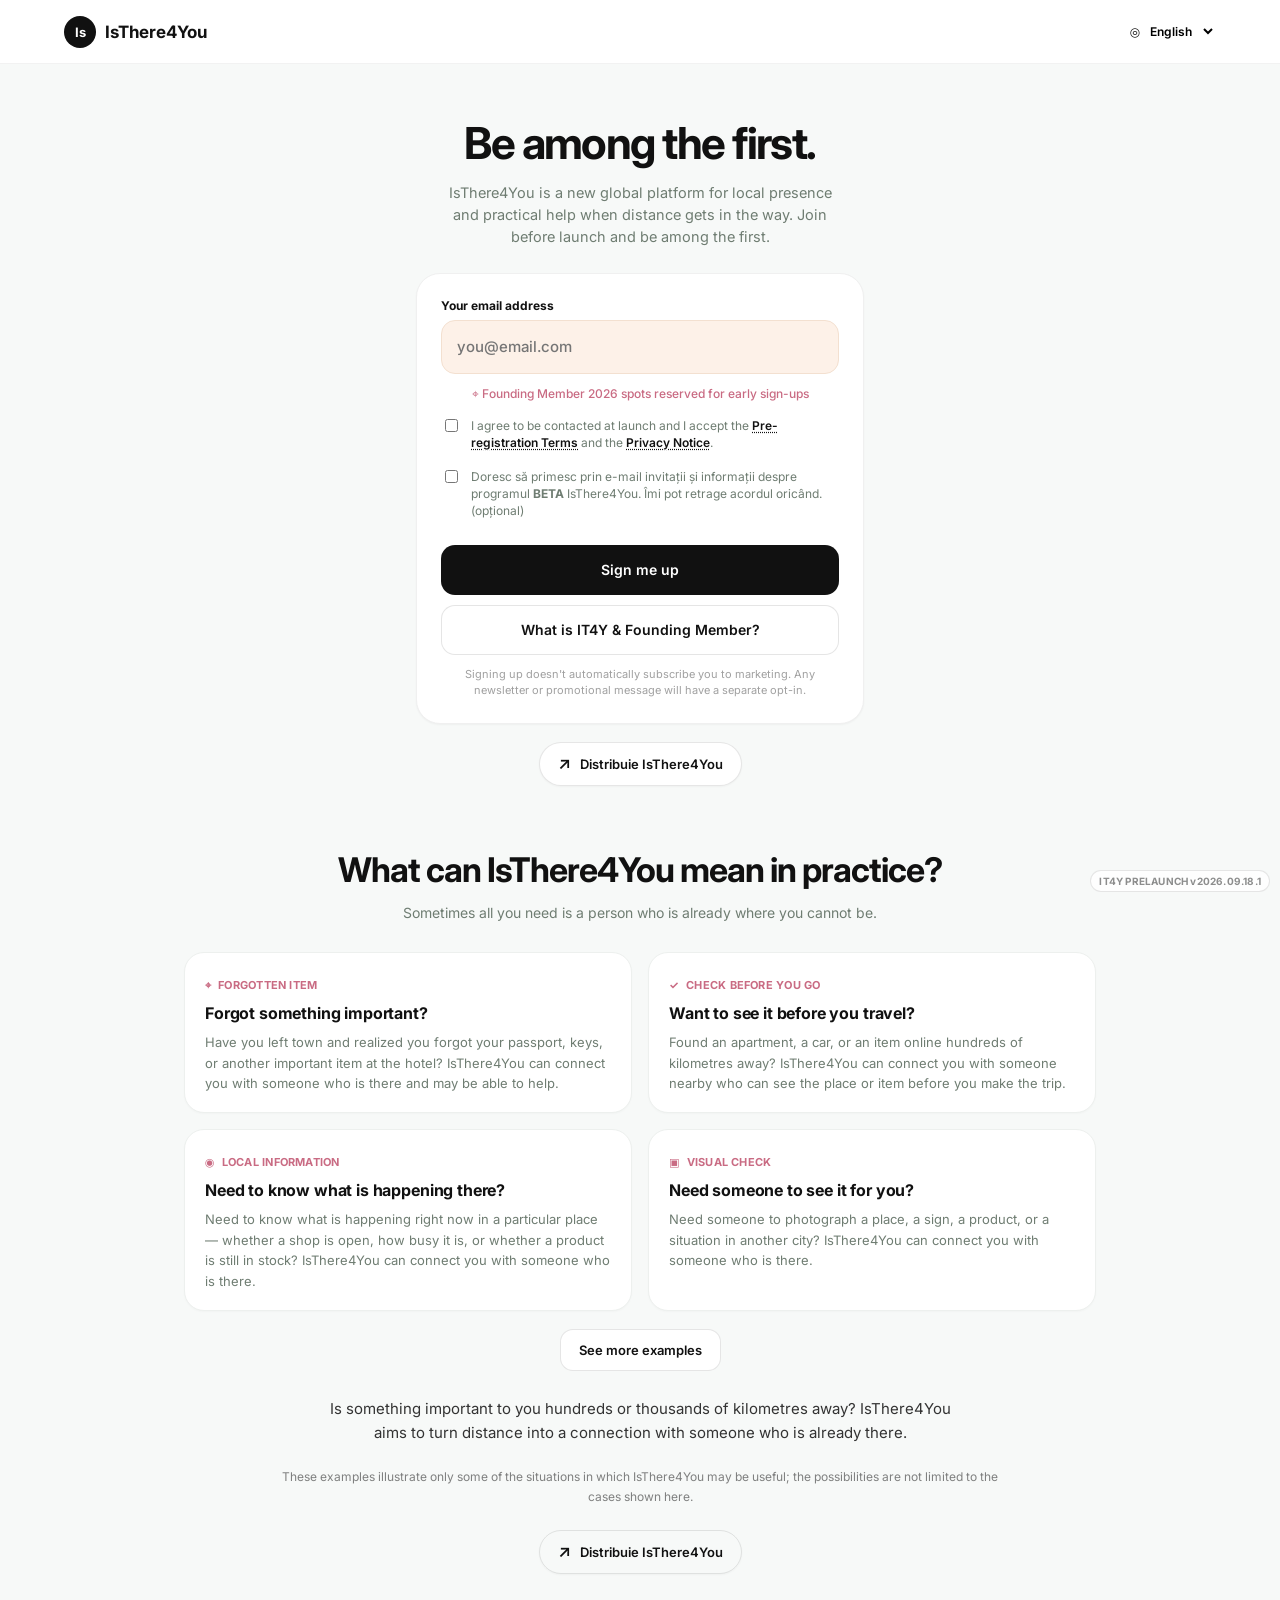
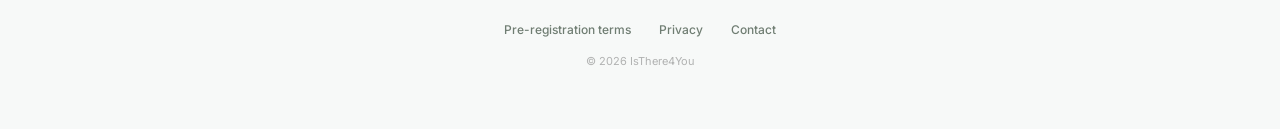
==== index.html @ 4cda3892 "finalize prelaunch share buttons" ====
<!doctype html>
<html lang="en">
<head>
  <meta charset="utf-8">
  <meta name="viewport" content="width=device-width,initial-scale=1">
  <title>IsThere4You — Local presence and practical help | Pre-launch</title>
  <meta name="description" content="IsThere4You connects distance with local presence and practical help — from checking a place or product to getting help with something left behind. Join the pre-launch.">
  <meta name="robots" content="index,follow,max-snippet:-1,max-image-preview:large,max-video-preview:-1">
  <meta name="googlebot" content="index,follow,max-snippet:-1,max-image-preview:large,max-video-preview:-1">
  <meta name="bingbot" content="index,follow,max-snippet:-1,max-image-preview:large,max-video-preview:-1">
  <meta name="application-name" content="IsThere4You">
  <meta name="theme-color" content="#f7f9f8">
  <link rel="canonical" href="https://isthere4you.com/">
  <link rel="sitemap" type="application/xml" href="https://isthere4you.com/sitemap.xml">

  <meta property="og:type" content="website">
  <meta property="og:site_name" content="IsThere4You">
  <meta property="og:title" content="IsThere4You — Local presence when distance gets in the way">
  <meta property="og:description" content="A new global platform for local presence and practical help — including forgotten items, local checks and real-world information from another place.">
  <meta property="og:url" content="https://isthere4you.com/">
  <meta property="og:locale" content="en_US">
  <meta property="og:locale:alternate" content="ro_RO">

  <meta name="twitter:card" content="summary">
  <meta name="twitter:title" content="IsThere4You — Local presence when distance gets in the way">
  <meta name="twitter:description" content="Local presence and practical help when you cannot be there yourself. Join the IsThere4You pre-launch.">

  <script type="application/ld+json">
  {
    "@context": "https://schema.org",
    "@graph": [
      {
        "@type": "Organization",
        "@id": "https://isthere4you.com/#organization",
        "name": "IsThere4You",
        "url": "https://isthere4you.com/",
        "description": "A new global platform for connecting people with local presence and practical help when distance gets in the way."
      },
      {
        "@type": "WebSite",
        "@id": "https://isthere4you.com/#website",
        "url": "https://isthere4you.com/",
        "name": "IsThere4You",
        "description": "A new global platform for connecting people with local presence and practical help when distance gets in the way.",
        "publisher": { "@id": "https://isthere4you.com/#organization" },
        "inLanguage": ["en", "ro", "de", "fr", "es", "ru", "zh-CN"]
      },
      {
        "@type": "WebPage",
        "@id": "https://isthere4you.com/#webpage",
        "url": "https://isthere4you.com/",
        "name": "IsThere4You — Local presence and practical help",
        "description": "Join the IsThere4You pre-launch and discover practical ways local presence can help when distance gets in the way.",
        "isPartOf": { "@id": "https://isthere4you.com/#website" },
        "about": { "@id": "https://isthere4you.com/#organization" },
        "inLanguage": "en"
      }
    ]
  }
  </script>

  <link rel="preconnect" href="https://fonts.googleapis.com">
  <link href="https://fonts.googleapis.com/css2?family=Inter:wght@400;500;600;700;800&display=swap" rel="stylesheet">
  <link rel="stylesheet" href="assets/style.css?v=20260918-final-share-buttons">
</head>
<body>
<header><a class="brand" href="/"><b>Is</b><strong>IsThere4You</strong></a><label class="lang"><span>◎</span><select id="lang" aria-label="Language"></select></label></header>
<main>
<section class="hero"><h1 id="tag">Be among the first.</h1><p id="heroBody">A new way to connect with people who can be there when distance gets in the way. Join the pre-launch and be among the first.</p></section>
<section class="card" id="signupCard"><div id="signupForm"><label class="fieldLabel" id="emailLabel"></label><input id="email" type="email" maxlength="254" autocomplete="email"><input id="website" class="hp" tabindex="-1" autocomplete="off"><div class="info">⌖ <span id="infoLine"></span></div><label class="consent"><input id="consent" type="checkbox"><span id="consentText"></span></label><label class="consent" id="betaConsentWrap"><input id="betaConsent" type="checkbox"><span id="betaConsentText"></span></label><div id="signupTurnstile" class="captcha"></div><p id="signupErr" class="err"></p><button id="signupBtn" class="primary"></button><button id="it4yBtn" class="secondary"></button><p id="disclaimer" class="small"></p></div><div id="signupSuccess" class="success hidden"><div class="check">✓</div><h2 id="successTitle"></h2><p><span id="successBody"></span><strong id="successEmail"></strong><span id="successBody2"></span></p><div class="founding">✦ <span id="founding"></span></div><p id="reservedNote"></p><div id="referralPanel" class="referral-panel hidden">
  <strong id="referralTitle">Invite someone</strong>
  <p id="referralBody">Share your invitation directly.</p>
  <button id="shareReferralBtn" class="share-button referral-share" type="button" data-share-isthere4you aria-label="Share your invite"><span class="share-icon" aria-hidden="true">↗</span><span class="share-label">Share your invite</span></button>
  <div class="share-platforms" aria-label="Share options">
    <button type="button" data-share-target="whatsapp">WhatsApp</button>
    <button type="button" data-share-target="facebook">Facebook</button>
    <button type="button" data-share-target="x">X</button>
    <button type="button" data-share-target="telegram">Telegram</button>
    <button type="button" data-share-target="email">Email</button>
    <button type="button" data-share-target="copy">Copy link</button>
  </div>
  <div class="referral-stats" aria-live="polite">
    <span><b id="referralClicks">0</b><small id="referralClicksLabel">link opens</small></span>
    <span><b id="referralSignups">0</b><small id="referralSignupsLabel">signups</small></span>
  </div>
</div><button id="it4yBtn2" class="secondary"></button></div></section>

<div class="share-primary-wrap">
  <button class="share-button" type="button" data-share-isthere4you aria-label="Share IsThere4You"><span class="share-icon" aria-hidden="true">↗</span><span class="share-label">Share IsThere4You</span></button>
</div>

<section class="usecases" aria-labelledby="useTitle">
  <div class="usecases-head">
    <h2 id="useTitle">What can IsThere4You mean in practice?</h2>
    <p id="useIntro">Sometimes all you need is a person who is already where you cannot be.</p>
  </div>
  <div class="usecase-grid">
    <article class="usecase">
      <div class="eyebrow">⌖ <span id="useCard1Label">FORGOTTEN ITEM</span></div>
      <h3 id="useCard1Title">Forgot something important?</h3>
      <p id="useCard1Text">Have you left town and realized you forgot your passport, keys, or another important item at the hotel? IsThere4You can connect you with someone who is there and may be able to help.</p>
    </article>
    <article class="usecase">
      <div class="eyebrow">✓ <span id="useCard2Label">CHECK BEFORE YOU GO</span></div>
      <h3 id="useCard2Title">Want to see it before you travel?</h3>
      <p id="useCard2Text">Found an apartment, a car, or an item online hundreds of kilometres away? IsThere4You can connect you with someone nearby who can see the place or item before you make the trip.</p>
    </article>
    <article class="usecase">
      <div class="eyebrow">◉ <span id="useCard3Label">LOCAL INFORMATION</span></div>
      <h3 id="useCard3Title">Need to know what is happening there?</h3>
      <p id="useCard3Text">Need to know what is happening right now in a particular place — whether a shop is open, how busy it is, or whether a product is still in stock? IsThere4You can connect you with someone who is there.</p>
    </article>
    <article class="usecase">
      <div class="eyebrow">▣ <span id="useCard4Label">VISUAL CHECK</span></div>
      <h3 id="useCard4Title">Need someone to see it for you?</h3>
      <p id="useCard4Text">Need someone to photograph a place, a sign, a product, or a situation in another city? IsThere4You can connect you with someone who is there.</p>
    </article>
  </div>
  <details class="more-wrap">
    <summary id="useMoreBtn">See more examples</summary>
    <div class="more-list">
      <p id="useMore1">Want to buy something in another city but do not know whether the product really exists or looks like the listing? IsThere4You can connect you with someone in the area who can check it for you.</p>
      <p id="useMore2">Left luggage, a parcel, or a personal item somewhere you cannot easily return to? IsThere4You can help you find someone nearby.</p>
      <p id="useMore3">Want to check an address, a location, or a situation before setting off? IsThere4You can connect you with someone who is already in the area.</p>
    </div>
  </details>
  <p class="closing" id="useClosing">Is something important to you hundreds or thousands of kilometres away? IsThere4You aims to turn distance into a connection with someone who is already there.</p>
  <p class="usecases-note" id="useNote">These examples illustrate only some of the situations in which IsThere4You may be useful; the possibilities are not limited to the cases shown here.</p>
  <div class="share-bottom-wrap">
    <button class="share-button share-button-bottom" type="button" data-share-isthere4you aria-label="Share IsThere4You"><span class="share-icon" aria-hidden="true">↗</span><span class="share-label">Share IsThere4You</span></button>
  </div>
</section>
</main>
<footer><button data-modal="terms" id="footerTerms"></button><button data-modal="privacy" id="footerPrivacy"></button><button data-modal="contact" id="footerContact"></button><p id="copyright"></p></footer>
<div id="legalModal" class="overlay hidden"><div class="modal"><div class="modalHead"><h3 id="legalTitle"></h3><button class="x" data-close>×</button></div><div id="legalBody" class="modalBody"></div><div class="modalFoot"><button class="secondary" data-close id="closeLegal"></button></div></div></div>
<div id="contactModal" class="overlay hidden"><div class="modal contact"><div class="modalHead"><h3 id="contactTitle"></h3><button class="x" data-close-contact>×</button></div><div id="contactForm"><p id="contactBody" class="muted"></p><label id="nameLabel"></label><input id="contactName" maxlength="120"><label id="contactEmailLabel"></label><input id="contactEmail" type="email" maxlength="254"><label id="subjectLabel"></label><input id="contactSubject" maxlength="200"><label id="messageLabel"></label><textarea id="contactMessage" maxlength="500"></textarea><div id="contactCount" style="text-align:right;font-size:11px;color:rgba(17,17,17,.45);margin-top:5px">0 / 500</div><input id="contactWebsite" class="hp" tabindex="-1" autocomplete="off"><label class="consent"><input id="contactConsent" type="checkbox"><span id="contactConsentText"></span></label><div id="contactTurnstile" class="captcha"></div><p id="contactErr" class="err"></p><button id="contactSubmit" class="primary"></button></div><div id="contactSuccess" class="success hidden"><div class="check">✓</div><h2 id="contactSuccessTitle"></h2><p id="contactSuccessBody"></p><button id="contactAgain" class="primary"></button></div></div></div>
<script src="assets/language-detect.js"></script><script src="assets/contact-limit.js" defer></script><script src="assets/beta-consent.js?v=20260917-1542" defer></script><script src="assets/share.js?v=20260918-final-share-buttons" defer></script><script src="assets/app.js?v=20260918-referral-v1" defer></script><div id="buildVersion" aria-label="Build version" style="position:fixed;right:10px;bottom:8px;z-index:9999;padding:4px 8px;border:1px solid rgba(17,17,17,.10);border-radius:999px;background:rgba(255,255,255,.80);backdrop-filter:blur(8px);color:rgba(17,17,17,.48);font:700 10px/1.2 Inter,Arial,sans-serif;letter-spacing:.02em;pointer-events:none;user-select:none">IT4Y PRELAUNCH v2026.09.18.1</div></body></html>
---- assets/style.css ----
:root{--bg:#f7f9f8;--ink:#111;--muted:#6f7d72;--pink:#c96b83;--line:#ecefed}*{box-sizing:border-box}body{margin:0;background:var(--bg);color:var(--ink);font-family:Inter,system-ui,sans-serif}header{height:64px;background:#fff;border-bottom:1px solid rgba(0,0,0,.05);display:flex;align-items:center;justify-content:space-between;padding:0 max(24px,calc((100% - 1152px)/2));position:sticky;top:0;z-index:20}.brand{display:flex;align-items:center;gap:9px;color:#111;text-decoration:none}.brand b{width:32px;height:32px;border-radius:50%;display:grid;place-items:center;background:#111;color:#fff;font-size:13px}.brand strong{font-size:17px}.lang{display:flex;align-items:center;gap:6px;font-size:12px}.lang select{border:0;background:transparent;font:600 12px Inter;outline:0;cursor:pointer}.hero{text-align:center;max-width:540px;margin:0 auto;padding:56px 24px 24px}.hero h1{font-size:clamp(34px,6vw,44px);line-height:1.08;letter-spacing:-.035em;margin:0}.hero p{max-width:390px;margin:14px auto 0;color:var(--muted);font-size:14.5px;line-height:1.55}.card{width:min(448px,calc(100% - 40px));margin:0 auto;background:#fff;border:1px solid #f0f0f0;border-radius:24px;padding:24px;box-shadow:0 1px 2px rgba(0,0,0,.04)}.fieldLabel,.contact label:not(.consent){display:block;font-size:12px;font-weight:700;margin:0 0 7px}.card input[type=email]{width:100%;height:54px;padding:0 15px;border-radius:14px;border:1px solid #f3e0d0;background:#fdf1e8;font:500 15px Inter;outline:0}.card input[type=email]:focus{border-color:#e0b98f}.info{text-align:center;color:var(--pink);font-size:12px;font-weight:500;margin:12px 0 0}.consent{display:flex!important;align-items:flex-start;gap:10px;margin-top:16px;font-size:12px!important;font-weight:400!important;color:var(--muted);line-height:1.45}.consent input{margin-top:2px;accent-color:#111}.link{color:#111;font-weight:600;text-decoration:underline dotted;text-underline-offset:2px;cursor:pointer}.primary,.secondary{width:100%;height:50px;border-radius:14px;font:600 14px Inter;cursor:pointer}.primary{background:#111;color:#fff;border:0;margin-top:14px}.primary:disabled{opacity:.55}.secondary{background:#fff;color:#111;border:1px solid rgba(0,0,0,.1);margin-top:10px}.small{font-size:11px;line-height:1.45;text-align:center;color:rgba(17,17,17,.4);margin:12px 0 0}.err{display:none;color:#c62828;font-size:12px;font-weight:500;margin:10px 0 0}.err.show{display:block}.captcha{display:flex;justify-content:center;min-height:1px;margin-top:10px}.success{text-align:center;padding:6px 2px}.check{width:56px;height:56px;border-radius:50%;background:#dcfce7;color:#16845f;display:grid;place-items:center;font-size:28px;margin:0 auto}.success h2{font-size:19px;margin:14px 0 7px}.success p{font-size:13px;color:var(--muted);line-height:1.5}.founding{display:inline-flex;align-items:center;gap:6px;color:var(--pink);font-size:12px;font-weight:700;margin-top:5px}.share-primary-wrap{display:flex;justify-content:center;padding:18px 20px 0}.share-button{appearance:none;border:1px solid rgba(17,17,17,.1);background:#fff;color:#111;border-radius:999px;min-height:44px;padding:0 18px;display:inline-flex;align-items:center;justify-content:center;gap:9px;font:600 13px Inter,system-ui,sans-serif;box-shadow:0 1px 2px rgba(0,0,0,.035);cursor:pointer;transition:transform .16s ease,box-shadow .16s ease,background .16s ease;max-width:100%}.share-button:hover{background:#fbfcfb;box-shadow:0 5px 18px rgba(0,0,0,.06);transform:translateY(-1px)}.share-button:active{transform:translateY(0)}.share-button:focus-visible{outline:2px solid #111;outline-offset:3px}.share-icon{font-size:17px;line-height:1}.share-label{overflow-wrap:anywhere}.share-bottom-wrap{text-align:center;margin:24px auto 0}.share-button-bottom{background:transparent}.usecases{max-width:960px;margin:64px auto 0;padding:0 24px}.usecases-head{text-align:center;max-width:650px;margin:0 auto 28px}.usecases-head h2{font-size:clamp(26px,4vw,34px);letter-spacing:-.03em;line-height:1.15;margin:0}.usecases-head p{margin:12px auto 0;color:var(--muted);font-size:14px;line-height:1.65;max-width:620px}.usecase-grid{display:grid;grid-template-columns:repeat(2,minmax(0,1fr));gap:16px}.usecase{background:#fff;border:1px solid #edf0ee;border-radius:20px;padding:20px 20px 18px;box-shadow:0 1px 2px rgba(0,0,0,.025);min-width:0}.usecase .eyebrow{display:inline-flex;align-items:center;gap:7px;font-size:11px;font-weight:700;letter-spacing:.02em;color:var(--pink);margin-bottom:10px;line-height:1.35}.usecase h3{font-size:16px;line-height:1.35;margin:0 0 8px;letter-spacing:-.01em;overflow-wrap:anywhere}.usecase p{font-size:13px;line-height:1.58;color:var(--muted);margin:0;overflow-wrap:anywhere}.more-wrap{text-align:center;margin-top:18px}.more-wrap summary{list-style:none;display:inline-block;cursor:pointer;border:1px solid rgba(0,0,0,.1);background:#fff;border-radius:13px;padding:12px 18px;font-size:13px;font-weight:600;line-height:1.3}.more-wrap summary::-webkit-details-marker{display:none}.more-wrap[open] summary{background:#f1f4f2}.more-list{margin:18px auto 0;max-width:760px;text-align:left;background:#fff;border:1px solid #edf0ee;border-radius:18px;padding:18px 20px}.more-list p{font-size:13px;line-height:1.6;color:var(--muted);margin:0 0 14px;overflow-wrap:anywhere}.more-list p:last-child{margin-bottom:0}.closing{text-align:center;max-width:650px;margin:26px auto 0;font-size:15px;line-height:1.6;color:#333}.usecases-note{text-align:center;max-width:720px;margin:22px auto 0;font-size:12px;line-height:1.6;color:rgba(17,17,17,.52)}footer{text-align:center;padding:44px 24px 50px}footer button{border:0;background:transparent;color:var(--muted);font:500 12px Inter;margin:0 8px;cursor:pointer}footer p{font-size:11px;color:rgba(17,17,17,.3);margin-top:16px}.hidden{display:none!important}.hp{position:absolute!important;left:-9999px!important;width:1px!important;height:1px!important}.overlay{position:fixed;inset:0;background:rgba(0,0,0,.5);backdrop-filter:blur(2px);z-index:50;display:flex;align-items:center;justify-content:center;padding:16px;overflow-y:auto;-webkit-overflow-scrolling:touch}.modal{background:#fff;width:min(480px,100%);max-height:calc(100vh - 32px);max-height:calc(100dvh - 32px);border-radius:24px;box-shadow:0 20px 60px rgba(0,0,0,.28);display:flex;flex-direction:column;overflow:hidden}.modalHead{display:flex;align-items:center;padding:20px 22px;border-bottom:1px solid rgba(0,0,0,.06);flex:0 0 auto}.modalHead h3{font-size:16px;margin:0}.x{margin-left:auto;border:0;background:#f5f6f7;width:32px;height:32px;border-radius:50%;font-size:20px;cursor:pointer}.modalBody{overflow:auto;padding:18px 22px;-webkit-overflow-scrolling:touch;min-height:0}.legalBlock{margin-bottom:16px}.legalBlock h4{font-size:13px;margin:0 0 5px}.legalBlock p,.muted{font-size:13px;line-height:1.55;color:rgba(17,17,17,.68);margin:0}.legalNotice{background:#fff8e8;border:1px solid #f2e2b8;color:#765d22;border-radius:12px;padding:10px 12px;font-size:11px;line-height:1.45;margin-bottom:15px}.modalFoot{padding:12px 18px;border-top:1px solid rgba(0,0,0,.06)}.modalFoot .secondary{margin:0;height:44px;background:#f5f6f7}.contact{padding-bottom:0}.contact .modalHead{margin-bottom:14px}.contact>#contactForm,.contact>#contactSuccess{padding:0 22px calc(22px + env(safe-area-inset-bottom));overflow-y:auto;-webkit-overflow-scrolling:touch;min-height:0;flex:1}.contact label:not(.consent){margin-top:12px;color:rgba(17,17,17,.55);font-size:11px;text-transform:uppercase;letter-spacing:.04em}.contact input:not([type=checkbox]),.contact textarea{width:100%;border:1px solid rgba(0,0,0,.06);background:#f7f9f8;border-radius:12px;padding:11px 13px;font:13px Inter;outline:0}.contact textarea{min-height:96px;resize:vertical}.contact .consent{text-transform:none!important;letter-spacing:0!important;color:rgba(17,17,17,.7)!important}.contact .success{padding:18px 22px calc(22px + env(safe-area-inset-bottom))}@media(max-width:760px){.usecases{margin-top:52px;padding:0 18px}.usecase-grid{grid-template-columns:1fr}.usecase{padding:18px}.usecases-head{margin-bottom:22px}.closing{font-size:14px}.more-list{padding:17px 18px}.share-primary-wrap{padding-top:16px}.share-button{min-height:46px;padding:0 17px}}@media(max-width:520px){header{padding:0 18px}.hero{padding-top:42px}.card{width:calc(100% - 28px);padding:20px}.lang select{max-width:130px}.share-primary-wrap{padding:15px 14px 0}.share-button{width:min(100%,320px);font-size:12.8px}.usecases{padding:0 14px;margin-top:46px}.usecases-head h2{font-size:27px}.usecases-head p{font-size:13.5px}.usecase{border-radius:18px;padding:17px}.usecase .eyebrow{font-size:10px}.usecase h3{font-size:15px}.usecase p,.more-list p{font-size:12.8px}.more-wrap summary{width:min(100%,280px);padding:12px 14px}.more-list{border-radius:16px}.usecases-note{font-size:11.5px}.overlay{padding:10px;align-items:flex-start}.modal{max-height:calc(100vh - 20px);max-height:calc(100dvh - 20px);margin:auto 0;border-radius:18px}.contact>#contactForm,.contact>#contactSuccess{padding-left:18px;padding-right:18px}.contact textarea{min-height:120px}}

.referral-panel{margin:18px auto 6px;padding:16px;border:1px solid #e5e8e6;border-radius:16px;background:#fbfcfb;text-align:left;max-width:460px}.referral-panel>strong{display:block;font-size:14px;margin-bottom:5px}.referral-panel>p{margin:0 0 11px!important;font-size:12px!important}.referral-link-row{display:grid;grid-template-columns:minmax(0,1fr) auto;gap:8px}.referral-link-row input{width:100%;height:42px;border:1px solid #dfe4e1;border-radius:11px;padding:0 11px;background:#fff;color:#333;font:500 12px Inter,system-ui,sans-serif;min-width:0}.referral-copy{height:42px;border:1px solid rgba(17,17,17,.1);border-radius:11px;background:#fff;padding:0 13px;font:600 12px Inter,system-ui,sans-serif;cursor:pointer}.referral-stats{display:grid;grid-template-columns:repeat(2,minmax(0,1fr));gap:8px;margin-top:11px}.referral-stats span{display:flex;align-items:baseline;gap:6px;padding:9px 10px;border-radius:11px;background:#fff;border:1px solid #edf0ee}.referral-stats b{font-size:16px}.referral-stats small{color:var(--muted);font-size:11px}.referral-share{width:100%;margin-top:11px}.referral-panel .share-button{background:#fff}@media(max-width:520px){.referral-link-row{grid-template-columns:1fr}.referral-copy{width:100%}.referral-stats{grid-template-columns:1fr 1fr}}
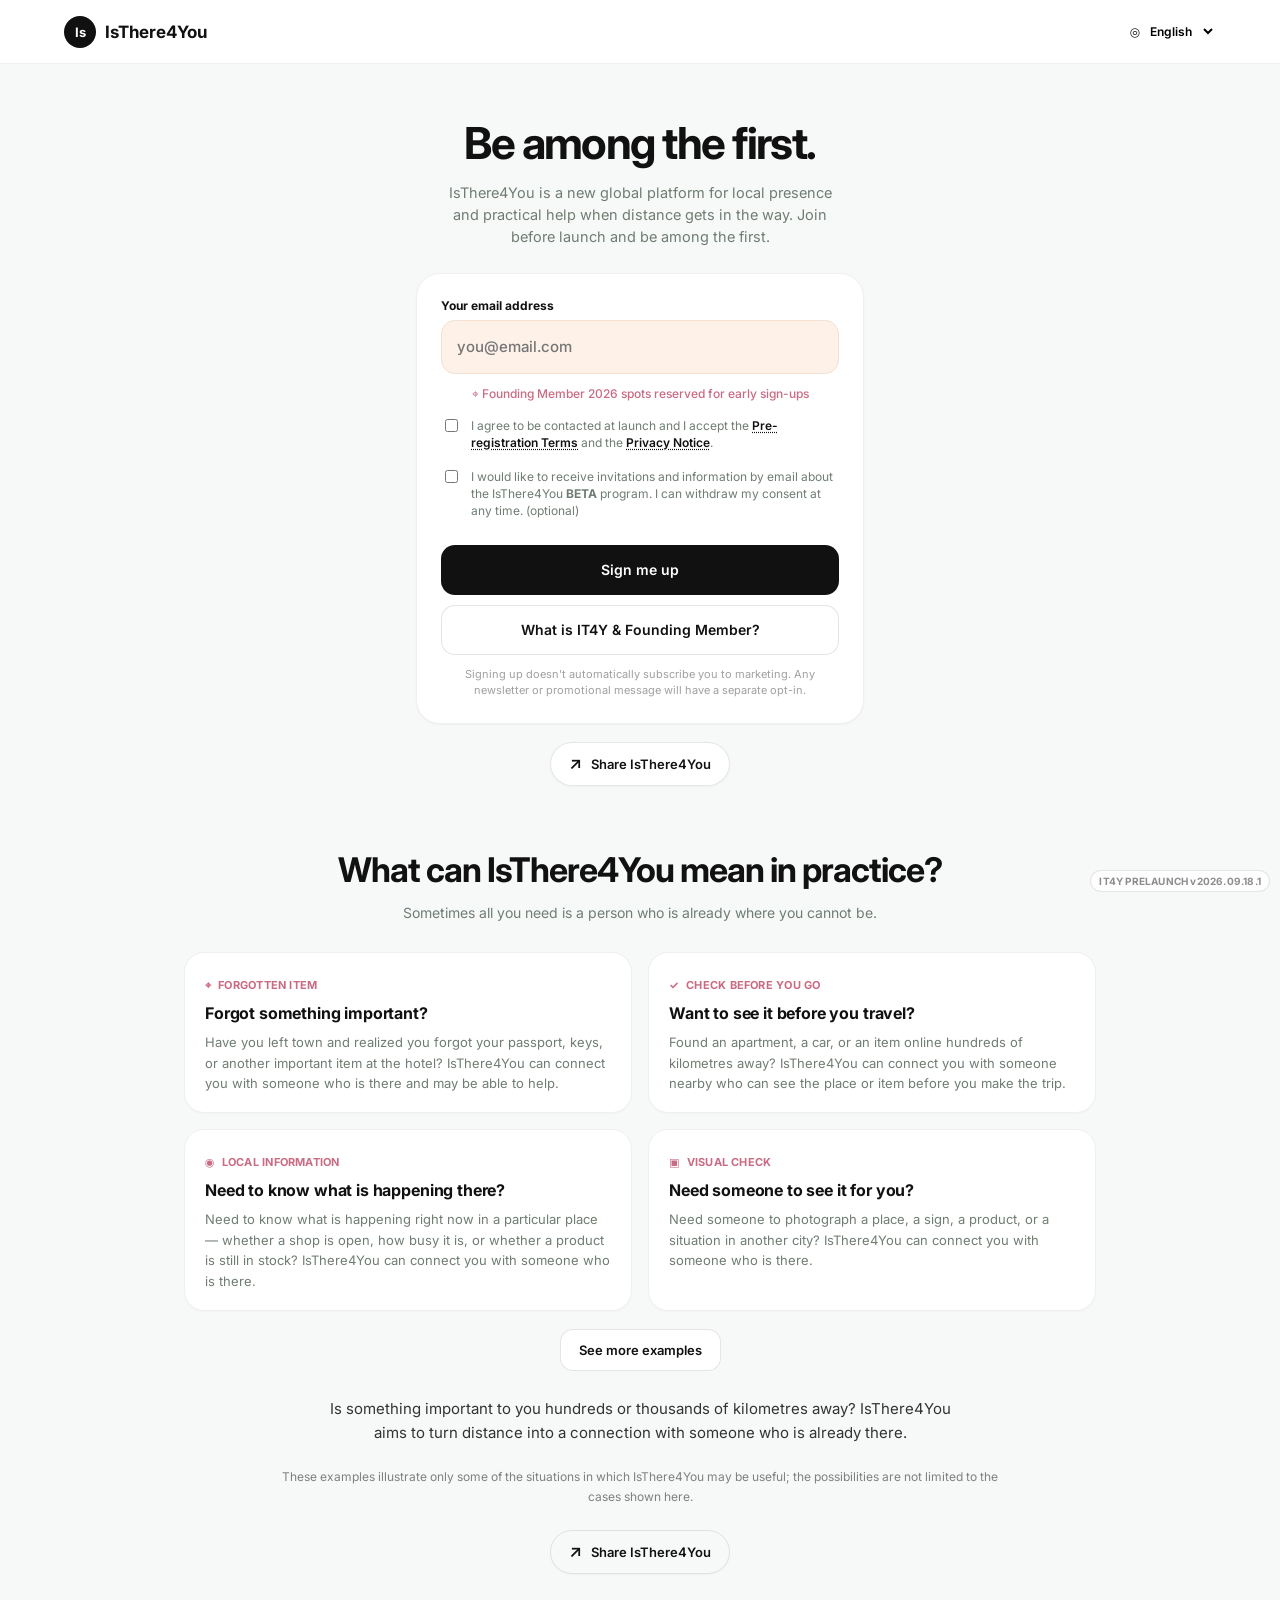
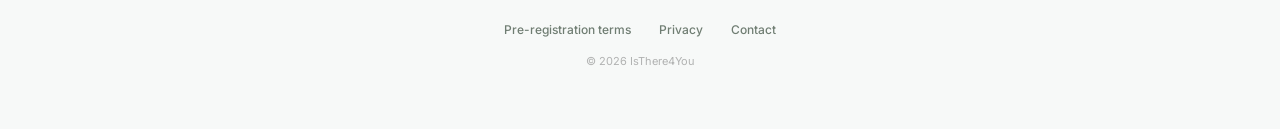
==== commit 7a5f5bde: "feat: add IsThere4You pin favicon" ====
--- a/index.html
+++ b/index.html
@@ -10,6 +10,10 @@
   <meta name="bingbot" content="index,follow,max-snippet:-1,max-image-preview:large,max-video-preview:-1">
   <meta name="application-name" content="IsThere4You">
   <meta name="theme-color" content="#f7f9f8">
+  <link rel="icon" href="/favicon.ico" sizes="any">
+  <link rel="shortcut icon" href="/favicon.ico">
+  <link rel="icon" type="image/png" sizes="32x32" href="/favicon-32x32.png">
+  <link rel="icon" type="image/png" sizes="16x16" href="/favicon-16x16.png">
   <link rel="canonical" href="https://isthere4you.com/">
   <link rel="sitemap" type="application/xml" href="https://isthere4you.com/sitemap.xml">
 
@@ -61,29 +65,13 @@
 
   <link rel="preconnect" href="https://fonts.googleapis.com">
   <link href="https://fonts.googleapis.com/css2?family=Inter:wght@400;500;600;700;800&display=swap" rel="stylesheet">
-  <link rel="stylesheet" href="assets/style.css?v=20260918-final-share-buttons">
+  <link rel="stylesheet" href="assets/style.css?v=20260917-share">
 </head>
 <body>
 <header><a class="brand" href="/"><b>Is</b><strong>IsThere4You</strong></a><label class="lang"><span>◎</span><select id="lang" aria-label="Language"></select></label></header>
 <main>
 <section class="hero"><h1 id="tag">Be among the first.</h1><p id="heroBody">A new way to connect with people who can be there when distance gets in the way. Join the pre-launch and be among the first.</p></section>
-<section class="card" id="signupCard"><div id="signupForm"><label class="fieldLabel" id="emailLabel"></label><input id="email" type="email" maxlength="254" autocomplete="email"><input id="website" class="hp" tabindex="-1" autocomplete="off"><div class="info">⌖ <span id="infoLine"></span></div><label class="consent"><input id="consent" type="checkbox"><span id="consentText"></span></label><label class="consent" id="betaConsentWrap"><input id="betaConsent" type="checkbox"><span id="betaConsentText"></span></label><div id="signupTurnstile" class="captcha"></div><p id="signupErr" class="err"></p><button id="signupBtn" class="primary"></button><button id="it4yBtn" class="secondary"></button><p id="disclaimer" class="small"></p></div><div id="signupSuccess" class="success hidden"><div class="check">✓</div><h2 id="successTitle"></h2><p><span id="successBody"></span><strong id="successEmail"></strong><span id="successBody2"></span></p><div class="founding">✦ <span id="founding"></span></div><p id="reservedNote"></p><div id="referralPanel" class="referral-panel hidden">
-  <strong id="referralTitle">Invite someone</strong>
-  <p id="referralBody">Share your invitation directly.</p>
-  <button id="shareReferralBtn" class="share-button referral-share" type="button" data-share-isthere4you aria-label="Share your invite"><span class="share-icon" aria-hidden="true">↗</span><span class="share-label">Share your invite</span></button>
-  <div class="share-platforms" aria-label="Share options">
-    <button type="button" data-share-target="whatsapp">WhatsApp</button>
-    <button type="button" data-share-target="facebook">Facebook</button>
-    <button type="button" data-share-target="x">X</button>
-    <button type="button" data-share-target="telegram">Telegram</button>
-    <button type="button" data-share-target="email">Email</button>
-    <button type="button" data-share-target="copy">Copy link</button>
-  </div>
-  <div class="referral-stats" aria-live="polite">
-    <span><b id="referralClicks">0</b><small id="referralClicksLabel">link opens</small></span>
-    <span><b id="referralSignups">0</b><small id="referralSignupsLabel">signups</small></span>
-  </div>
-</div><button id="it4yBtn2" class="secondary"></button></div></section>
+<section class="card" id="signupCard"><div id="signupForm"><label class="fieldLabel" id="emailLabel"></label><input id="email" type="email" maxlength="254" autocomplete="email"><input id="website" class="hp" tabindex="-1" autocomplete="off"><div class="info">⌖ <span id="infoLine"></span></div><label class="consent"><input id="consent" type="checkbox"><span id="consentText"></span></label><label class="consent" id="betaConsentWrap"><input id="betaConsent" type="checkbox"><span id="betaConsentText"></span></label><div id="signupTurnstile" class="captcha"></div><p id="signupErr" class="err"></p><button id="signupBtn" class="primary"></button><button id="it4yBtn" class="secondary"></button><p id="disclaimer" class="small"></p></div><div id="signupSuccess" class="success hidden"><div class="check">✓</div><h2 id="successTitle"></h2><p><span id="successBody"></span><strong id="successEmail"></strong><span id="successBody2"></span></p><div class="founding">✦ <span id="founding"></span></div><p id="reservedNote"></p><button id="it4yBtn2" class="secondary"></button></div></section>
 
 <div class="share-primary-wrap">
   <button class="share-button" type="button" data-share-isthere4you aria-label="Share IsThere4You"><span class="share-icon" aria-hidden="true">↗</span><span class="share-label">Share IsThere4You</span></button>
@@ -134,4 +122,4 @@
 <footer><button data-modal="terms" id="footerTerms"></button><button data-modal="privacy" id="footerPrivacy"></button><button data-modal="contact" id="footerContact"></button><p id="copyright"></p></footer>
 <div id="legalModal" class="overlay hidden"><div class="modal"><div class="modalHead"><h3 id="legalTitle"></h3><button class="x" data-close>×</button></div><div id="legalBody" class="modalBody"></div><div class="modalFoot"><button class="secondary" data-close id="closeLegal"></button></div></div></div>
 <div id="contactModal" class="overlay hidden"><div class="modal contact"><div class="modalHead"><h3 id="contactTitle"></h3><button class="x" data-close-contact>×</button></div><div id="contactForm"><p id="contactBody" class="muted"></p><label id="nameLabel"></label><input id="contactName" maxlength="120"><label id="contactEmailLabel"></label><input id="contactEmail" type="email" maxlength="254"><label id="subjectLabel"></label><input id="contactSubject" maxlength="200"><label id="messageLabel"></label><textarea id="contactMessage" maxlength="500"></textarea><div id="contactCount" style="text-align:right;font-size:11px;color:rgba(17,17,17,.45);margin-top:5px">0 / 500</div><input id="contactWebsite" class="hp" tabindex="-1" autocomplete="off"><label class="consent"><input id="contactConsent" type="checkbox"><span id="contactConsentText"></span></label><div id="contactTurnstile" class="captcha"></div><p id="contactErr" class="err"></p><button id="contactSubmit" class="primary"></button></div><div id="contactSuccess" class="success hidden"><div class="check">✓</div><h2 id="contactSuccessTitle"></h2><p id="contactSuccessBody"></p><button id="contactAgain" class="primary"></button></div></div></div>
-<script src="assets/language-detect.js"></script><script src="assets/contact-limit.js" defer></script><script src="assets/beta-consent.js?v=20260917-1542" defer></script><script src="assets/share.js?v=20260918-final-share-buttons" defer></script><script src="assets/app.js?v=20260918-referral-v1" defer></script><div id="buildVersion" aria-label="Build version" style="position:fixed;right:10px;bottom:8px;z-index:9999;padding:4px 8px;border:1px solid rgba(17,17,17,.10);border-radius:999px;background:rgba(255,255,255,.80);backdrop-filter:blur(8px);color:rgba(17,17,17,.48);font:700 10px/1.2 Inter,Arial,sans-serif;letter-spacing:.02em;pointer-events:none;user-select:none">IT4Y PRELAUNCH v2026.09.18.1</div></body></html>+<script src="assets/language-detect.js"></script><script src="assets/contact-limit.js" defer></script><script src="assets/beta-consent.js?v=20260917-1542" defer></script><script src="assets/share.js?v=20260917-share-v2" defer></script><script src="assets/app.js?v=20260917-usecases" defer></script><div id="buildVersion" aria-label="Build version" style="position:fixed;right:10px;bottom:8px;z-index:9999;padding:4px 8px;border:1px solid rgba(17,17,17,.10);border-radius:999px;background:rgba(255,255,255,.80);backdrop-filter:blur(8px);color:rgba(17,17,17,.48);font:700 10px/1.2 Inter,Arial,sans-serif;letter-spacing:.02em;pointer-events:none;user-select:none">IT4Y PRELAUNCH v2026.09.18.1</div></body></html>
--- a/assets/style.css
+++ b/assets/style.css
@@ -1,3 +1,3 @@
 :root{--bg:#f7f9f8;--ink:#111;--muted:#6f7d72;--pink:#c96b83;--line:#ecefed}*{box-sizing:border-box}body{margin:0;background:var(--bg);color:var(--ink);font-family:Inter,system-ui,sans-serif}header{height:64px;background:#fff;border-bottom:1px solid rgba(0,0,0,.05);display:flex;align-items:center;justify-content:space-between;padding:0 max(24px,calc((100% - 1152px)/2));position:sticky;top:0;z-index:20}.brand{display:flex;align-items:center;gap:9px;color:#111;text-decoration:none}.brand b{width:32px;height:32px;border-radius:50%;display:grid;place-items:center;background:#111;color:#fff;font-size:13px}.brand strong{font-size:17px}.lang{display:flex;align-items:center;gap:6px;font-size:12px}.lang select{border:0;background:transparent;font:600 12px Inter;outline:0;cursor:pointer}.hero{text-align:center;max-width:540px;margin:0 auto;padding:56px 24px 24px}.hero h1{font-size:clamp(34px,6vw,44px);line-height:1.08;letter-spacing:-.035em;margin:0}.hero p{max-width:390px;margin:14px auto 0;color:var(--muted);font-size:14.5px;line-height:1.55}.card{width:min(448px,calc(100% - 40px));margin:0 auto;background:#fff;border:1px solid #f0f0f0;border-radius:24px;padding:24px;box-shadow:0 1px 2px rgba(0,0,0,.04)}.fieldLabel,.contact label:not(.consent){display:block;font-size:12px;font-weight:700;margin:0 0 7px}.card input[type=email]{width:100%;height:54px;padding:0 15px;border-radius:14px;border:1px solid #f3e0d0;background:#fdf1e8;font:500 15px Inter;outline:0}.card input[type=email]:focus{border-color:#e0b98f}.info{text-align:center;color:var(--pink);font-size:12px;font-weight:500;margin:12px 0 0}.consent{display:flex!important;align-items:flex-start;gap:10px;margin-top:16px;font-size:12px!important;font-weight:400!important;color:var(--muted);line-height:1.45}.consent input{margin-top:2px;accent-color:#111}.link{color:#111;font-weight:600;text-decoration:underline dotted;text-underline-offset:2px;cursor:pointer}.primary,.secondary{width:100%;height:50px;border-radius:14px;font:600 14px Inter;cursor:pointer}.primary{background:#111;color:#fff;border:0;margin-top:14px}.primary:disabled{opacity:.55}.secondary{background:#fff;color:#111;border:1px solid rgba(0,0,0,.1);margin-top:10px}.small{font-size:11px;line-height:1.45;text-align:center;color:rgba(17,17,17,.4);margin:12px 0 0}.err{display:none;color:#c62828;font-size:12px;font-weight:500;margin:10px 0 0}.err.show{display:block}.captcha{display:flex;justify-content:center;min-height:1px;margin-top:10px}.success{text-align:center;padding:6px 2px}.check{width:56px;height:56px;border-radius:50%;background:#dcfce7;color:#16845f;display:grid;place-items:center;font-size:28px;margin:0 auto}.success h2{font-size:19px;margin:14px 0 7px}.success p{font-size:13px;color:var(--muted);line-height:1.5}.founding{display:inline-flex;align-items:center;gap:6px;color:var(--pink);font-size:12px;font-weight:700;margin-top:5px}.share-primary-wrap{display:flex;justify-content:center;padding:18px 20px 0}.share-button{appearance:none;border:1px solid rgba(17,17,17,.1);background:#fff;color:#111;border-radius:999px;min-height:44px;padding:0 18px;display:inline-flex;align-items:center;justify-content:center;gap:9px;font:600 13px Inter,system-ui,sans-serif;box-shadow:0 1px 2px rgba(0,0,0,.035);cursor:pointer;transition:transform .16s ease,box-shadow .16s ease,background .16s ease;max-width:100%}.share-button:hover{background:#fbfcfb;box-shadow:0 5px 18px rgba(0,0,0,.06);transform:translateY(-1px)}.share-button:active{transform:translateY(0)}.share-button:focus-visible{outline:2px solid #111;outline-offset:3px}.share-icon{font-size:17px;line-height:1}.share-label{overflow-wrap:anywhere}.share-bottom-wrap{text-align:center;margin:24px auto 0}.share-button-bottom{background:transparent}.usecases{max-width:960px;margin:64px auto 0;padding:0 24px}.usecases-head{text-align:center;max-width:650px;margin:0 auto 28px}.usecases-head h2{font-size:clamp(26px,4vw,34px);letter-spacing:-.03em;line-height:1.15;margin:0}.usecases-head p{margin:12px auto 0;color:var(--muted);font-size:14px;line-height:1.65;max-width:620px}.usecase-grid{display:grid;grid-template-columns:repeat(2,minmax(0,1fr));gap:16px}.usecase{background:#fff;border:1px solid #edf0ee;border-radius:20px;padding:20px 20px 18px;box-shadow:0 1px 2px rgba(0,0,0,.025);min-width:0}.usecase .eyebrow{display:inline-flex;align-items:center;gap:7px;font-size:11px;font-weight:700;letter-spacing:.02em;color:var(--pink);margin-bottom:10px;line-height:1.35}.usecase h3{font-size:16px;line-height:1.35;margin:0 0 8px;letter-spacing:-.01em;overflow-wrap:anywhere}.usecase p{font-size:13px;line-height:1.58;color:var(--muted);margin:0;overflow-wrap:anywhere}.more-wrap{text-align:center;margin-top:18px}.more-wrap summary{list-style:none;display:inline-block;cursor:pointer;border:1px solid rgba(0,0,0,.1);background:#fff;border-radius:13px;padding:12px 18px;font-size:13px;font-weight:600;line-height:1.3}.more-wrap summary::-webkit-details-marker{display:none}.more-wrap[open] summary{background:#f1f4f2}.more-list{margin:18px auto 0;max-width:760px;text-align:left;background:#fff;border:1px solid #edf0ee;border-radius:18px;padding:18px 20px}.more-list p{font-size:13px;line-height:1.6;color:var(--muted);margin:0 0 14px;overflow-wrap:anywhere}.more-list p:last-child{margin-bottom:0}.closing{text-align:center;max-width:650px;margin:26px auto 0;font-size:15px;line-height:1.6;color:#333}.usecases-note{text-align:center;max-width:720px;margin:22px auto 0;font-size:12px;line-height:1.6;color:rgba(17,17,17,.52)}footer{text-align:center;padding:44px 24px 50px}footer button{border:0;background:transparent;color:var(--muted);font:500 12px Inter;margin:0 8px;cursor:pointer}footer p{font-size:11px;color:rgba(17,17,17,.3);margin-top:16px}.hidden{display:none!important}.hp{position:absolute!important;left:-9999px!important;width:1px!important;height:1px!important}.overlay{position:fixed;inset:0;background:rgba(0,0,0,.5);backdrop-filter:blur(2px);z-index:50;display:flex;align-items:center;justify-content:center;padding:16px;overflow-y:auto;-webkit-overflow-scrolling:touch}.modal{background:#fff;width:min(480px,100%);max-height:calc(100vh - 32px);max-height:calc(100dvh - 32px);border-radius:24px;box-shadow:0 20px 60px rgba(0,0,0,.28);display:flex;flex-direction:column;overflow:hidden}.modalHead{display:flex;align-items:center;padding:20px 22px;border-bottom:1px solid rgba(0,0,0,.06);flex:0 0 auto}.modalHead h3{font-size:16px;margin:0}.x{margin-left:auto;border:0;background:#f5f6f7;width:32px;height:32px;border-radius:50%;font-size:20px;cursor:pointer}.modalBody{overflow:auto;padding:18px 22px;-webkit-overflow-scrolling:touch;min-height:0}.legalBlock{margin-bottom:16px}.legalBlock h4{font-size:13px;margin:0 0 5px}.legalBlock p,.muted{font-size:13px;line-height:1.55;color:rgba(17,17,17,.68);margin:0}.legalNotice{background:#fff8e8;border:1px solid #f2e2b8;color:#765d22;border-radius:12px;padding:10px 12px;font-size:11px;line-height:1.45;margin-bottom:15px}.modalFoot{padding:12px 18px;border-top:1px solid rgba(0,0,0,.06)}.modalFoot .secondary{margin:0;height:44px;background:#f5f6f7}.contact{padding-bottom:0}.contact .modalHead{margin-bottom:14px}.contact>#contactForm,.contact>#contactSuccess{padding:0 22px calc(22px + env(safe-area-inset-bottom));overflow-y:auto;-webkit-overflow-scrolling:touch;min-height:0;flex:1}.contact label:not(.consent){margin-top:12px;color:rgba(17,17,17,.55);font-size:11px;text-transform:uppercase;letter-spacing:.04em}.contact input:not([type=checkbox]),.contact textarea{width:100%;border:1px solid rgba(0,0,0,.06);background:#f7f9f8;border-radius:12px;padding:11px 13px;font:13px Inter;outline:0}.contact textarea{min-height:96px;resize:vertical}.contact .consent{text-transform:none!important;letter-spacing:0!important;color:rgba(17,17,17,.7)!important}.contact .success{padding:18px 22px calc(22px + env(safe-area-inset-bottom))}@media(max-width:760px){.usecases{margin-top:52px;padding:0 18px}.usecase-grid{grid-template-columns:1fr}.usecase{padding:18px}.usecases-head{margin-bottom:22px}.closing{font-size:14px}.more-list{padding:17px 18px}.share-primary-wrap{padding-top:16px}.share-button{min-height:46px;padding:0 17px}}@media(max-width:520px){header{padding:0 18px}.hero{padding-top:42px}.card{width:calc(100% - 28px);padding:20px}.lang select{max-width:130px}.share-primary-wrap{padding:15px 14px 0}.share-button{width:min(100%,320px);font-size:12.8px}.usecases{padding:0 14px;margin-top:46px}.usecases-head h2{font-size:27px}.usecases-head p{font-size:13.5px}.usecase{border-radius:18px;padding:17px}.usecase .eyebrow{font-size:10px}.usecase h3{font-size:15px}.usecase p,.more-list p{font-size:12.8px}.more-wrap summary{width:min(100%,280px);padding:12px 14px}.more-list{border-radius:16px}.usecases-note{font-size:11.5px}.overlay{padding:10px;align-items:flex-start}.modal{max-height:calc(100vh - 20px);max-height:calc(100dvh - 20px);margin:auto 0;border-radius:18px}.contact>#contactForm,.contact>#contactSuccess{padding-left:18px;padding-right:18px}.contact textarea{min-height:120px}}
 
-.referral-panel{margin:18px auto 6px;padding:16px;border:1px solid #e5e8e6;border-radius:16px;background:#fbfcfb;text-align:left;max-width:460px}.referral-panel>strong{display:block;font-size:14px;margin-bottom:5px}.referral-panel>p{margin:0 0 11px!important;font-size:12px!important}.referral-link-row{display:grid;grid-template-columns:minmax(0,1fr) auto;gap:8px}.referral-link-row input{width:100%;height:42px;border:1px solid #dfe4e1;border-radius:11px;padding:0 11px;background:#fff;color:#333;font:500 12px Inter,system-ui,sans-serif;min-width:0}.referral-copy{height:42px;border:1px solid rgba(17,17,17,.1);border-radius:11px;background:#fff;padding:0 13px;font:600 12px Inter,system-ui,sans-serif;cursor:pointer}.referral-stats{display:grid;grid-template-columns:repeat(2,minmax(0,1fr));gap:8px;margin-top:11px}.referral-stats span{display:flex;align-items:baseline;gap:6px;padding:9px 10px;border-radius:11px;background:#fff;border:1px solid #edf0ee}.referral-stats b{font-size:16px}.referral-stats small{color:var(--muted);font-size:11px}.referral-share{width:100%;margin-top:11px}.referral-panel .share-button{background:#fff}@media(max-width:520px){.referral-link-row{grid-template-columns:1fr}.referral-copy{width:100%}.referral-stats{grid-template-columns:1fr 1fr}}
+.referral-panel{margin:18px auto 6px;padding:16px;border:1px solid #e5e8e6;border-radius:16px;background:#fbfcfb;text-align:left;max-width:460px}.referral-panel>strong{display:block;font-size:14px;margin-bottom:5px}.referral-panel>p{margin:0 0 11px!important;font-size:12px!important}.referral-stats{display:grid;grid-template-columns:repeat(2,minmax(0,1fr));gap:8px;margin-top:11px}.referral-stats span{display:flex;align-items:baseline;gap:6px;padding:9px 10px;border-radius:11px;background:#fff;border:1px solid #edf0ee}.referral-stats b{font-size:16px}.referral-stats small{color:var(--muted);font-size:11px}.referral-share{width:100%;margin-top:11px}.referral-panel .share-button{background:#fff}.share-platforms{display:grid;grid-template-columns:repeat(3,minmax(0,1fr));gap:8px;margin-top:10px}.share-platforms button{min-height:40px;border:1px solid rgba(17,17,17,.1);border-radius:11px;background:#fff;color:#111;font:600 12px Inter,system-ui,sans-serif;cursor:pointer}.share-platforms button:hover{background:#f6f8f7}@media(max-width:520px){.referral-stats{grid-template-columns:1fr 1fr}.share-platforms{grid-template-columns:repeat(2,minmax(0,1fr))}}
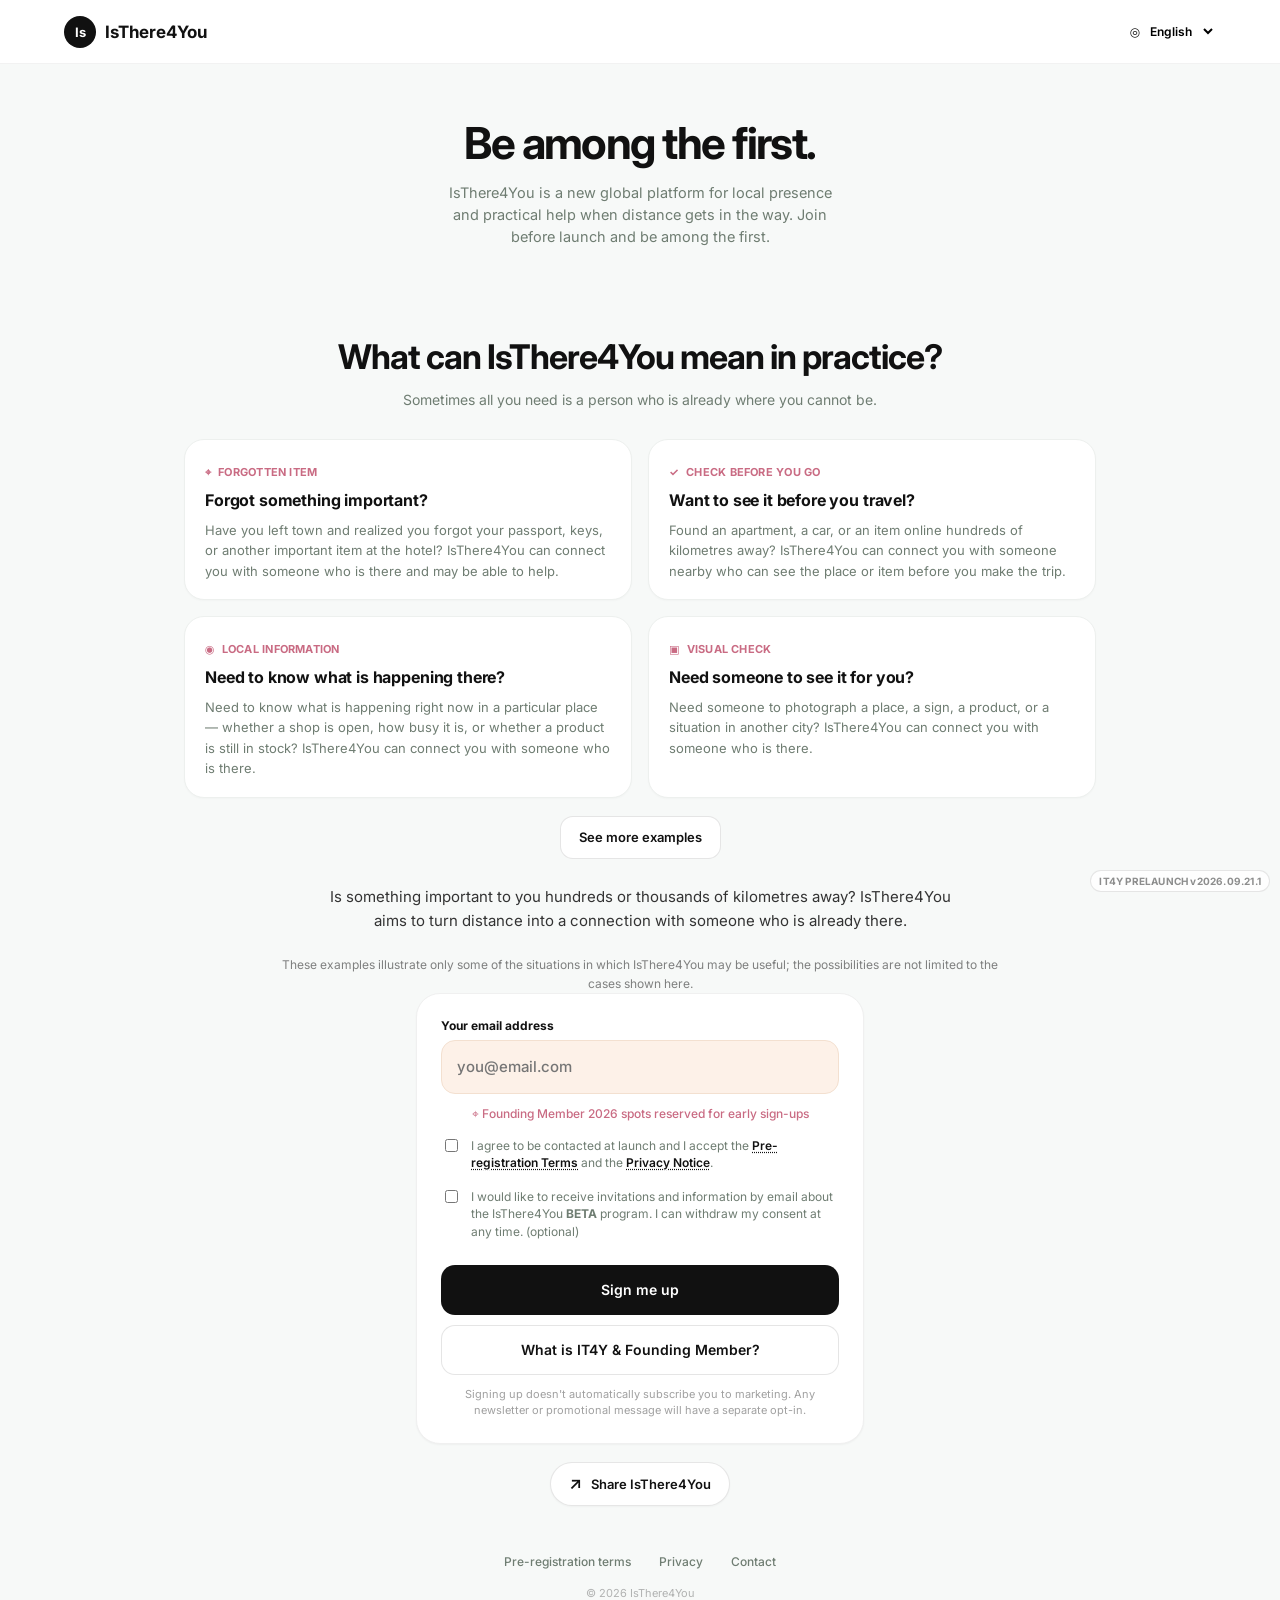
==== commit cd94bbec: "Reorder prelaunch page to explain utility before signup" ====
--- a/index.html
+++ b/index.html
@@ -65,18 +65,12 @@
 
   <link rel="preconnect" href="https://fonts.googleapis.com">
   <link href="https://fonts.googleapis.com/css2?family=Inter:wght@400;500;600;700;800&display=swap" rel="stylesheet">
-  <link rel="stylesheet" href="assets/style.css?v=20260917-share">
+  <link rel="stylesheet" href="assets/style.css?v=20260921-utility-first">
 </head>
 <body>
 <header><a class="brand" href="/"><b>Is</b><strong>IsThere4You</strong></a><label class="lang"><span>◎</span><select id="lang" aria-label="Language"></select></label></header>
 <main>
 <section class="hero"><h1 id="tag">Be among the first.</h1><p id="heroBody">A new way to connect with people who can be there when distance gets in the way. Join the pre-launch and be among the first.</p></section>
-<section class="card" id="signupCard"><div id="signupForm"><label class="fieldLabel" id="emailLabel"></label><input id="email" type="email" maxlength="254" autocomplete="email"><input id="website" class="hp" tabindex="-1" autocomplete="off"><div class="info">⌖ <span id="infoLine"></span></div><label class="consent"><input id="consent" type="checkbox"><span id="consentText"></span></label><label class="consent" id="betaConsentWrap"><input id="betaConsent" type="checkbox"><span id="betaConsentText"></span></label><div id="signupTurnstile" class="captcha"></div><p id="signupErr" class="err"></p><button id="signupBtn" class="primary"></button><button id="it4yBtn" class="secondary"></button><p id="disclaimer" class="small"></p></div><div id="signupSuccess" class="success hidden"><div class="check">✓</div><h2 id="successTitle"></h2><p><span id="successBody"></span><strong id="successEmail"></strong><span id="successBody2"></span></p><div class="founding">✦ <span id="founding"></span></div><p id="reservedNote"></p><button id="it4yBtn2" class="secondary"></button></div></section>
-
-<div class="share-primary-wrap">
-  <button class="share-button" type="button" data-share-isthere4you aria-label="Share IsThere4You"><span class="share-icon" aria-hidden="true">↗</span><span class="share-label">Share IsThere4You</span></button>
-</div>
-
 <section class="usecases" aria-labelledby="useTitle">
   <div class="usecases-head">
     <h2 id="useTitle">What can IsThere4You mean in practice?</h2>
@@ -114,12 +108,17 @@
   </details>
   <p class="closing" id="useClosing">Is something important to you hundreds or thousands of kilometres away? IsThere4You aims to turn distance into a connection with someone who is already there.</p>
   <p class="usecases-note" id="useNote">These examples illustrate only some of the situations in which IsThere4You may be useful; the possibilities are not limited to the cases shown here.</p>
-  <div class="share-bottom-wrap">
-    <button class="share-button share-button-bottom" type="button" data-share-isthere4you aria-label="Share IsThere4You"><span class="share-icon" aria-hidden="true">↗</span><span class="share-label">Share IsThere4You</span></button>
-  </div>
 </section>
+
+<section class="card signup-after-usecases" id="signupCard"><div id="signupForm"><label class="fieldLabel" id="emailLabel"></label><input id="email" type="email" maxlength="254" autocomplete="email"><input id="website" class="hp" tabindex="-1" autocomplete="off"><div class="info">⌖ <span id="infoLine"></span></div><label class="consent"><input id="consent" type="checkbox"><span id="consentText"></span></label><label class="consent" id="betaConsentWrap"><input id="betaConsent" type="checkbox"><span id="betaConsentText"></span></label><div id="signupTurnstile" class="captcha"></div><p id="signupErr" class="err"></p><button id="signupBtn" class="primary"></button><button id="it4yBtn" class="secondary"></button><p id="disclaimer" class="small"></p></div><div id="signupSuccess" class="success hidden"><div class="check">✓</div><h2 id="successTitle"></h2><p><span id="successBody"></span><strong id="successEmail"></strong><span id="successBody2"></span></p><div class="founding">✦ <span id="founding"></span></div><p id="reservedNote"></p><button id="it4yBtn2" class="secondary"></button></div></section>
+
+
+<div class="share-primary-wrap">
+  <button class="share-button" type="button" data-share-isthere4you aria-label="Share IsThere4You"><span class="share-icon" aria-hidden="true">↗</span><span class="share-label">Share IsThere4You</span></button>
+</div>
+
 </main>
 <footer><button data-modal="terms" id="footerTerms"></button><button data-modal="privacy" id="footerPrivacy"></button><button data-modal="contact" id="footerContact"></button><p id="copyright"></p></footer>
 <div id="legalModal" class="overlay hidden"><div class="modal"><div class="modalHead"><h3 id="legalTitle"></h3><button class="x" data-close>×</button></div><div id="legalBody" class="modalBody"></div><div class="modalFoot"><button class="secondary" data-close id="closeLegal"></button></div></div></div>
 <div id="contactModal" class="overlay hidden"><div class="modal contact"><div class="modalHead"><h3 id="contactTitle"></h3><button class="x" data-close-contact>×</button></div><div id="contactForm"><p id="contactBody" class="muted"></p><label id="nameLabel"></label><input id="contactName" maxlength="120"><label id="contactEmailLabel"></label><input id="contactEmail" type="email" maxlength="254"><label id="subjectLabel"></label><input id="contactSubject" maxlength="200"><label id="messageLabel"></label><textarea id="contactMessage" maxlength="500"></textarea><div id="contactCount" style="text-align:right;font-size:11px;color:rgba(17,17,17,.45);margin-top:5px">0 / 500</div><input id="contactWebsite" class="hp" tabindex="-1" autocomplete="off"><label class="consent"><input id="contactConsent" type="checkbox"><span id="contactConsentText"></span></label><div id="contactTurnstile" class="captcha"></div><p id="contactErr" class="err"></p><button id="contactSubmit" class="primary"></button></div><div id="contactSuccess" class="success hidden"><div class="check">✓</div><h2 id="contactSuccessTitle"></h2><p id="contactSuccessBody"></p><button id="contactAgain" class="primary"></button></div></div></div>
-<script src="assets/language-detect.js"></script><script src="assets/contact-limit.js" defer></script><script src="assets/beta-consent.js?v=20260917-1542" defer></script><script src="assets/share.js?v=20260917-share-v2" defer></script><script src="assets/app.js?v=20260917-usecases" defer></script><div id="buildVersion" aria-label="Build version" style="position:fixed;right:10px;bottom:8px;z-index:9999;padding:4px 8px;border:1px solid rgba(17,17,17,.10);border-radius:999px;background:rgba(255,255,255,.80);backdrop-filter:blur(8px);color:rgba(17,17,17,.48);font:700 10px/1.2 Inter,Arial,sans-serif;letter-spacing:.02em;pointer-events:none;user-select:none">IT4Y PRELAUNCH v2026.09.18.1</div></body></html>+<script src="assets/language-detect.js"></script><script src="assets/contact-limit.js" defer></script><script src="assets/beta-consent.js?v=20260917-1542" defer></script><script src="assets/share.js?v=20260917-share-v2" defer></script><script src="assets/app.js?v=20260917-usecases" defer></script><div id="buildVersion" aria-label="Build version" style="position:fixed;right:10px;bottom:8px;z-index:9999;padding:4px 8px;border:1px solid rgba(17,17,17,.10);border-radius:999px;background:rgba(255,255,255,.80);backdrop-filter:blur(8px);color:rgba(17,17,17,.48);font:700 10px/1.2 Inter,Arial,sans-serif;letter-spacing:.02em;pointer-events:none;user-select:none">IT4Y PRELAUNCH v2026.09.21.1</div></body></html>
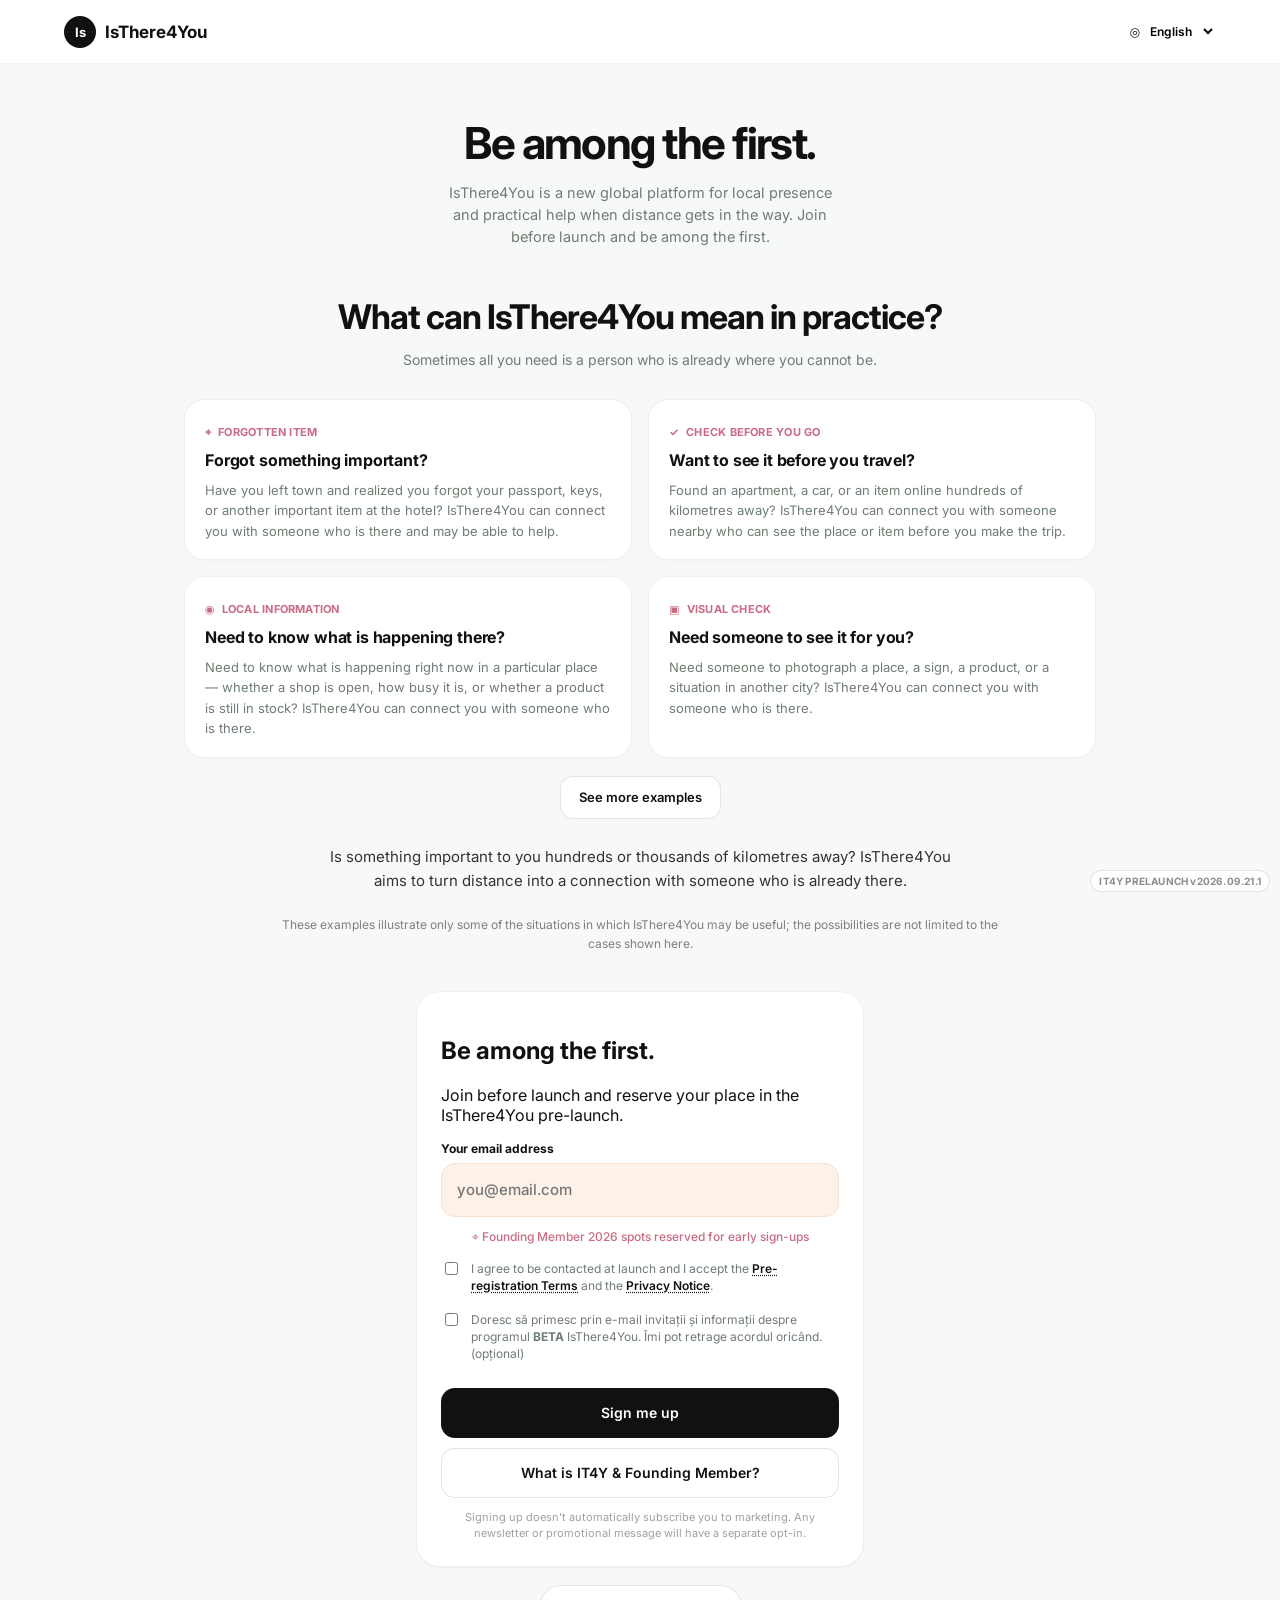
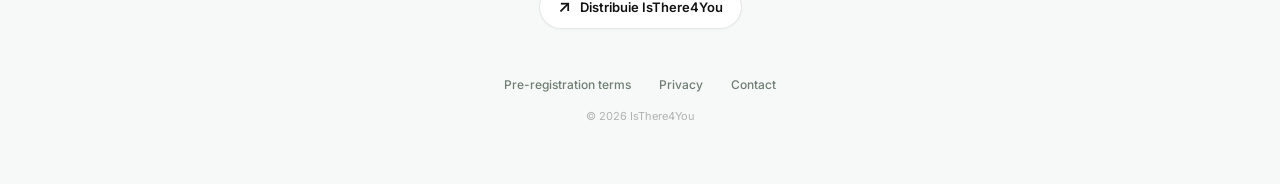
==== commit 14925a31: "Make utility-first layout clearer with signup transition" ====
--- a/index.html
+++ b/index.html
@@ -110,7 +110,7 @@
   <p class="usecases-note" id="useNote">These examples illustrate only some of the situations in which IsThere4You may be useful; the possibilities are not limited to the cases shown here.</p>
 </section>
 
-<section class="card signup-after-usecases" id="signupCard"><div id="signupForm"><label class="fieldLabel" id="emailLabel"></label><input id="email" type="email" maxlength="254" autocomplete="email"><input id="website" class="hp" tabindex="-1" autocomplete="off"><div class="info">⌖ <span id="infoLine"></span></div><label class="consent"><input id="consent" type="checkbox"><span id="consentText"></span></label><label class="consent" id="betaConsentWrap"><input id="betaConsent" type="checkbox"><span id="betaConsentText"></span></label><div id="signupTurnstile" class="captcha"></div><p id="signupErr" class="err"></p><button id="signupBtn" class="primary"></button><button id="it4yBtn" class="secondary"></button><p id="disclaimer" class="small"></p></div><div id="signupSuccess" class="success hidden"><div class="check">✓</div><h2 id="successTitle"></h2><p><span id="successBody"></span><strong id="successEmail"></strong><span id="successBody2"></span></p><div class="founding">✦ <span id="founding"></span></div><p id="reservedNote"></p><button id="it4yBtn2" class="secondary"></button></div></section>
+<section class="card signup-after-usecases" id="signupCard"><div id="signupForm"><div class="signup-intro"><h2 id="signupTitle">Be among the first.</h2><p id="signupIntro">Join before launch and reserve your place in the IsThere4You pre-launch.</p></div><label class="fieldLabel" id="emailLabel"></label><input id="email" type="email" maxlength="254" autocomplete="email"><input id="website" class="hp" tabindex="-1" autocomplete="off"><div class="info">⌖ <span id="infoLine"></span></div><label class="consent"><input id="consent" type="checkbox"><span id="consentText"></span></label><label class="consent" id="betaConsentWrap"><input id="betaConsent" type="checkbox"><span id="betaConsentText"></span></label><div id="signupTurnstile" class="captcha"></div><p id="signupErr" class="err"></p><button id="signupBtn" class="primary"></button><button id="it4yBtn" class="secondary"></button><p id="disclaimer" class="small"></p></div><div id="signupSuccess" class="success hidden"><div class="check">✓</div><h2 id="successTitle"></h2><p><span id="successBody"></span><strong id="successEmail"></strong><span id="successBody2"></span></p><div class="founding">✦ <span id="founding"></span></div><p id="reservedNote"></p><button id="it4yBtn2" class="secondary"></button></div></section>
 
 
 <div class="share-primary-wrap">
@@ -121,4 +121,4 @@
 <footer><button data-modal="terms" id="footerTerms"></button><button data-modal="privacy" id="footerPrivacy"></button><button data-modal="contact" id="footerContact"></button><p id="copyright"></p></footer>
 <div id="legalModal" class="overlay hidden"><div class="modal"><div class="modalHead"><h3 id="legalTitle"></h3><button class="x" data-close>×</button></div><div id="legalBody" class="modalBody"></div><div class="modalFoot"><button class="secondary" data-close id="closeLegal"></button></div></div></div>
 <div id="contactModal" class="overlay hidden"><div class="modal contact"><div class="modalHead"><h3 id="contactTitle"></h3><button class="x" data-close-contact>×</button></div><div id="contactForm"><p id="contactBody" class="muted"></p><label id="nameLabel"></label><input id="contactName" maxlength="120"><label id="contactEmailLabel"></label><input id="contactEmail" type="email" maxlength="254"><label id="subjectLabel"></label><input id="contactSubject" maxlength="200"><label id="messageLabel"></label><textarea id="contactMessage" maxlength="500"></textarea><div id="contactCount" style="text-align:right;font-size:11px;color:rgba(17,17,17,.45);margin-top:5px">0 / 500</div><input id="contactWebsite" class="hp" tabindex="-1" autocomplete="off"><label class="consent"><input id="contactConsent" type="checkbox"><span id="contactConsentText"></span></label><div id="contactTurnstile" class="captcha"></div><p id="contactErr" class="err"></p><button id="contactSubmit" class="primary"></button></div><div id="contactSuccess" class="success hidden"><div class="check">✓</div><h2 id="contactSuccessTitle"></h2><p id="contactSuccessBody"></p><button id="contactAgain" class="primary"></button></div></div></div>
-<script src="assets/language-detect.js"></script><script src="assets/contact-limit.js" defer></script><script src="assets/beta-consent.js?v=20260917-1542" defer></script><script src="assets/share.js?v=20260917-share-v2" defer></script><script src="assets/app.js?v=20260917-usecases" defer></script><div id="buildVersion" aria-label="Build version" style="position:fixed;right:10px;bottom:8px;z-index:9999;padding:4px 8px;border:1px solid rgba(17,17,17,.10);border-radius:999px;background:rgba(255,255,255,.80);backdrop-filter:blur(8px);color:rgba(17,17,17,.48);font:700 10px/1.2 Inter,Arial,sans-serif;letter-spacing:.02em;pointer-events:none;user-select:none">IT4Y PRELAUNCH v2026.09.21.1</div></body></html>+<script src="assets/language-detect.js"></script><script src="assets/contact-limit.js" defer></script><script src="assets/beta-consent.js?v=20260917-1542" defer></script><script src="assets/share.js?v=20260917-share-v2" defer></script><script src="assets/app.js?v=20260921-utility-first" defer></script><div id="buildVersion" aria-label="Build version" style="position:fixed;right:10px;bottom:8px;z-index:9999;padding:4px 8px;border:1px solid rgba(17,17,17,.10);border-radius:999px;background:rgba(255,255,255,.80);backdrop-filter:blur(8px);color:rgba(17,17,17,.48);font:700 10px/1.2 Inter,Arial,sans-serif;letter-spacing:.02em;pointer-events:none;user-select:none">IT4Y PRELAUNCH v2026.09.21.1</div></body></html>
--- a/assets/style.css
+++ b/assets/style.css
@@ -1,3 +1 @@
-:root{--bg:#f7f9f8;--ink:#111;--muted:#6f7d72;--pink:#c96b83;--line:#ecefed}*{box-sizing:border-box}body{margin:0;background:var(--bg);color:var(--ink);font-family:Inter,system-ui,sans-serif}header{height:64px;background:#fff;border-bottom:1px solid rgba(0,0,0,.05);display:flex;align-items:center;justify-content:space-between;padding:0 max(24px,calc((100% - 1152px)/2));position:sticky;top:0;z-index:20}.brand{display:flex;align-items:center;gap:9px;color:#111;text-decoration:none}.brand b{width:32px;height:32px;border-radius:50%;display:grid;place-items:center;background:#111;color:#fff;font-size:13px}.brand strong{font-size:17px}.lang{display:flex;align-items:center;gap:6px;font-size:12px}.lang select{border:0;background:transparent;font:600 12px Inter;outline:0;cursor:pointer}.hero{text-align:center;max-width:540px;margin:0 auto;padding:56px 24px 24px}.hero h1{font-size:clamp(34px,6vw,44px);line-height:1.08;letter-spacing:-.035em;margin:0}.hero p{max-width:390px;margin:14px auto 0;color:var(--muted);font-size:14.5px;line-height:1.55}.card{width:min(448px,calc(100% - 40px));margin:0 auto;background:#fff;border:1px solid #f0f0f0;border-radius:24px;padding:24px;box-shadow:0 1px 2px rgba(0,0,0,.04)}.fieldLabel,.contact label:not(.consent){display:block;font-size:12px;font-weight:700;margin:0 0 7px}.card input[type=email]{width:100%;height:54px;padding:0 15px;border-radius:14px;border:1px solid #f3e0d0;background:#fdf1e8;font:500 15px Inter;outline:0}.card input[type=email]:focus{border-color:#e0b98f}.info{text-align:center;color:var(--pink);font-size:12px;font-weight:500;margin:12px 0 0}.consent{display:flex!important;align-items:flex-start;gap:10px;margin-top:16px;font-size:12px!important;font-weight:400!important;color:var(--muted);line-height:1.45}.consent input{margin-top:2px;accent-color:#111}.link{color:#111;font-weight:600;text-decoration:underline dotted;text-underline-offset:2px;cursor:pointer}.primary,.secondary{width:100%;height:50px;border-radius:14px;font:600 14px Inter;cursor:pointer}.primary{background:#111;color:#fff;border:0;margin-top:14px}.primary:disabled{opacity:.55}.secondary{background:#fff;color:#111;border:1px solid rgba(0,0,0,.1);margin-top:10px}.small{font-size:11px;line-height:1.45;text-align:center;color:rgba(17,17,17,.4);margin:12px 0 0}.err{display:none;color:#c62828;font-size:12px;font-weight:500;margin:10px 0 0}.err.show{display:block}.captcha{display:flex;justify-content:center;min-height:1px;margin-top:10px}.success{text-align:center;padding:6px 2px}.check{width:56px;height:56px;border-radius:50%;background:#dcfce7;color:#16845f;display:grid;place-items:center;font-size:28px;margin:0 auto}.success h2{font-size:19px;margin:14px 0 7px}.success p{font-size:13px;color:var(--muted);line-height:1.5}.founding{display:inline-flex;align-items:center;gap:6px;color:var(--pink);font-size:12px;font-weight:700;margin-top:5px}.share-primary-wrap{display:flex;justify-content:center;padding:18px 20px 0}.share-button{appearance:none;border:1px solid rgba(17,17,17,.1);background:#fff;color:#111;border-radius:999px;min-height:44px;padding:0 18px;display:inline-flex;align-items:center;justify-content:center;gap:9px;font:600 13px Inter,system-ui,sans-serif;box-shadow:0 1px 2px rgba(0,0,0,.035);cursor:pointer;transition:transform .16s ease,box-shadow .16s ease,background .16s ease;max-width:100%}.share-button:hover{background:#fbfcfb;box-shadow:0 5px 18px rgba(0,0,0,.06);transform:translateY(-1px)}.share-button:active{transform:translateY(0)}.share-button:focus-visible{outline:2px solid #111;outline-offset:3px}.share-icon{font-size:17px;line-height:1}.share-label{overflow-wrap:anywhere}.share-bottom-wrap{text-align:center;margin:24px auto 0}.share-button-bottom{background:transparent}.usecases{max-width:960px;margin:64px auto 0;padding:0 24px}.usecases-head{text-align:center;max-width:650px;margin:0 auto 28px}.usecases-head h2{font-size:clamp(26px,4vw,34px);letter-spacing:-.03em;line-height:1.15;margin:0}.usecases-head p{margin:12px auto 0;color:var(--muted);font-size:14px;line-height:1.65;max-width:620px}.usecase-grid{display:grid;grid-template-columns:repeat(2,minmax(0,1fr));gap:16px}.usecase{background:#fff;border:1px solid #edf0ee;border-radius:20px;padding:20px 20px 18px;box-shadow:0 1px 2px rgba(0,0,0,.025);min-width:0}.usecase .eyebrow{display:inline-flex;align-items:center;gap:7px;font-size:11px;font-weight:700;letter-spacing:.02em;color:var(--pink);margin-bottom:10px;line-height:1.35}.usecase h3{font-size:16px;line-height:1.35;margin:0 0 8px;letter-spacing:-.01em;overflow-wrap:anywhere}.usecase p{font-size:13px;line-height:1.58;color:var(--muted);margin:0;overflow-wrap:anywhere}.more-wrap{text-align:center;margin-top:18px}.more-wrap summary{list-style:none;display:inline-block;cursor:pointer;border:1px solid rgba(0,0,0,.1);background:#fff;border-radius:13px;padding:12px 18px;font-size:13px;font-weight:600;line-height:1.3}.more-wrap summary::-webkit-details-marker{display:none}.more-wrap[open] summary{background:#f1f4f2}.more-list{margin:18px auto 0;max-width:760px;text-align:left;background:#fff;border:1px solid #edf0ee;border-radius:18px;padding:18px 20px}.more-list p{font-size:13px;line-height:1.6;color:var(--muted);margin:0 0 14px;overflow-wrap:anywhere}.more-list p:last-child{margin-bottom:0}.closing{text-align:center;max-width:650px;margin:26px auto 0;font-size:15px;line-height:1.6;color:#333}.usecases-note{text-align:center;max-width:720px;margin:22px auto 0;font-size:12px;line-height:1.6;color:rgba(17,17,17,.52)}footer{text-align:center;padding:44px 24px 50px}footer button{border:0;background:transparent;color:var(--muted);font:500 12px Inter;margin:0 8px;cursor:pointer}footer p{font-size:11px;color:rgba(17,17,17,.3);margin-top:16px}.hidden{display:none!important}.hp{position:absolute!important;left:-9999px!important;width:1px!important;height:1px!important}.overlay{position:fixed;inset:0;background:rgba(0,0,0,.5);backdrop-filter:blur(2px);z-index:50;display:flex;align-items:center;justify-content:center;padding:16px;overflow-y:auto;-webkit-overflow-scrolling:touch}.modal{background:#fff;width:min(480px,100%);max-height:calc(100vh - 32px);max-height:calc(100dvh - 32px);border-radius:24px;box-shadow:0 20px 60px rgba(0,0,0,.28);display:flex;flex-direction:column;overflow:hidden}.modalHead{display:flex;align-items:center;padding:20px 22px;border-bottom:1px solid rgba(0,0,0,.06);flex:0 0 auto}.modalHead h3{font-size:16px;margin:0}.x{margin-left:auto;border:0;background:#f5f6f7;width:32px;height:32px;border-radius:50%;font-size:20px;cursor:pointer}.modalBody{overflow:auto;padding:18px 22px;-webkit-overflow-scrolling:touch;min-height:0}.legalBlock{margin-bottom:16px}.legalBlock h4{font-size:13px;margin:0 0 5px}.legalBlock p,.muted{font-size:13px;line-height:1.55;color:rgba(17,17,17,.68);margin:0}.legalNotice{background:#fff8e8;border:1px solid #f2e2b8;color:#765d22;border-radius:12px;padding:10px 12px;font-size:11px;line-height:1.45;margin-bottom:15px}.modalFoot{padding:12px 18px;border-top:1px solid rgba(0,0,0,.06)}.modalFoot .secondary{margin:0;height:44px;background:#f5f6f7}.contact{padding-bottom:0}.contact .modalHead{margin-bottom:14px}.contact>#contactForm,.contact>#contactSuccess{padding:0 22px calc(22px + env(safe-area-inset-bottom));overflow-y:auto;-webkit-overflow-scrolling:touch;min-height:0;flex:1}.contact label:not(.consent){margin-top:12px;color:rgba(17,17,17,.55);font-size:11px;text-transform:uppercase;letter-spacing:.04em}.contact input:not([type=checkbox]),.contact textarea{width:100%;border:1px solid rgba(0,0,0,.06);background:#f7f9f8;border-radius:12px;padding:11px 13px;font:13px Inter;outline:0}.contact textarea{min-height:96px;resize:vertical}.contact .consent{text-transform:none!important;letter-spacing:0!important;color:rgba(17,17,17,.7)!important}.contact .success{padding:18px 22px calc(22px + env(safe-area-inset-bottom))}@media(max-width:760px){.usecases{margin-top:52px;padding:0 18px}.usecase-grid{grid-template-columns:1fr}.usecase{padding:18px}.usecases-head{margin-bottom:22px}.closing{font-size:14px}.more-list{padding:17px 18px}.share-primary-wrap{padding-top:16px}.share-button{min-height:46px;padding:0 17px}}@media(max-width:520px){header{padding:0 18px}.hero{padding-top:42px}.card{width:calc(100% - 28px);padding:20px}.lang select{max-width:130px}.share-primary-wrap{padding:15px 14px 0}.share-button{width:min(100%,320px);font-size:12.8px}.usecases{padding:0 14px;margin-top:46px}.usecases-head h2{font-size:27px}.usecases-head p{font-size:13.5px}.usecase{border-radius:18px;padding:17px}.usecase .eyebrow{font-size:10px}.usecase h3{font-size:15px}.usecase p,.more-list p{font-size:12.8px}.more-wrap summary{width:min(100%,280px);padding:12px 14px}.more-list{border-radius:16px}.usecases-note{font-size:11.5px}.overlay{padding:10px;align-items:flex-start}.modal{max-height:calc(100vh - 20px);max-height:calc(100dvh - 20px);margin:auto 0;border-radius:18px}.contact>#contactForm,.contact>#contactSuccess{padding-left:18px;padding-right:18px}.contact textarea{min-height:120px}}
-
-.referral-panel{margin:18px auto 6px;padding:16px;border:1px solid #e5e8e6;border-radius:16px;background:#fbfcfb;text-align:left;max-width:460px}.referral-panel>strong{display:block;font-size:14px;margin-bottom:5px}.referral-panel>p{margin:0 0 11px!important;font-size:12px!important}.referral-stats{display:grid;grid-template-columns:repeat(2,minmax(0,1fr));gap:8px;margin-top:11px}.referral-stats span{display:flex;align-items:baseline;gap:6px;padding:9px 10px;border-radius:11px;background:#fff;border:1px solid #edf0ee}.referral-stats b{font-size:16px}.referral-stats small{color:var(--muted);font-size:11px}.referral-share{width:100%;margin-top:11px}.referral-panel .share-button{background:#fff}.share-platforms{display:grid;grid-template-columns:repeat(3,minmax(0,1fr));gap:8px;margin-top:10px}.share-platforms button{min-height:40px;border:1px solid rgba(17,17,17,.1);border-radius:11px;background:#fff;color:#111;font:600 12px Inter,system-ui,sans-serif;cursor:pointer}.share-platforms button:hover{background:#f6f8f7}@media(max-width:520px){.referral-stats{grid-template-columns:1fr 1fr}.share-platforms{grid-template-columns:repeat(2,minmax(0,1fr))}}
+:root{--bg:#f7f9f8;--ink:#111;--muted:#6f7d72;--pink:#c96b83;--line:#ecefed}*{box-sizing:border-box}body{margin:0;background:var(--bg);color:var(--ink);font-family:Inter,system-ui,sans-serif}header{height:64px;background:#fff;border-bottom:1px solid rgba(0,0,0,.05);display:flex;align-items:center;justify-content:space-between;padding:0 max(24px,calc((100% - 1152px)/2));position:sticky;top:0;z-index:20}.brand{display:flex;align-items:center;gap:9px;color:#111;text-decoration:none}.brand b{width:32px;height:32px;border-radius:50%;display:grid;place-items:center;background:#111;color:#fff;font-size:13px}.brand strong{font-size:17px}.lang{display:flex;align-items:center;gap:6px;font-size:12px}.lang select{border:0;background:transparent;font:600 12px Inter;outline:0;cursor:pointer}.hero{text-align:center;max-width:540px;margin:0 auto;padding:56px 24px 24px}.hero h1{font-size:clamp(34px,6vw,44px);line-height:1.08;letter-spacing:-.035em;margin:0}.hero p{max-width:390px;margin:14px auto 0;color:var(--muted);font-size:14.5px;line-height:1.55}.card{width:min(448px,calc(100% - 40px));margin:0 auto;background:#fff;border:1px solid #f0f0f0;border-radius:24px;padding:24px;box-shadow:0 1px 2px rgba(0,0,0,.04)}.signup-after-usecases{margin-top:38px}.fieldLabel,.contact label:not(.consent){display:block;font-size:12px;font-weight:700;margin:0 0 7px}.card input[type=email]{width:100%;height:54px;padding:0 15px;border-radius:14px;border:1px solid #f3e0d0;background:#fdf1e8;font:500 15px Inter;outline:0}.card input[type=email]:focus{border-color:#e0b98f}.info{text-align:center;color:var(--pink);font-size:12px;font-weight:500;margin:12px 0 0}.consent{display:flex!important;align-items:flex-start;gap:10px;margin-top:16px;font-size:12px!important;font-weight:400!important;color:var(--muted);line-height:1.45}.consent input{margin-top:2px;accent-color:#111}.link{color:#111;font-weight:600;text-decoration:underline dotted;text-underline-offset:2px;cursor:pointer}.primary,.secondary{width:100%;height:50px;border-radius:14px;font:600 14px Inter;cursor:pointer}.primary{background:#111;color:#fff;border:0;margin-top:14px}.primary:disabled{opacity:.55}.secondary{background:#fff;color:#111;border:1px solid rgba(0,0,0,.1);margin-top:10px}.small{font-size:11px;line-height:1.45;text-align:center;color:rgba(17,17,17,.4);margin:12px 0 0}.err{display:none;color:#c62828;font-size:12px;font-weight:500;margin:10px 0 0}.err.show{display:block}.captcha{display:flex;justify-content:center;min-height:1px;margin-top:10px}.success{text-align:center;padding:6px 2px}.check{width:56px;height:56px;border-radius:50%;background:#dcfce7;color:#16845f;display:grid;place-items:center;font-size:28px;margin:0 auto}.success h2{font-size:19px;margin:14px 0 7px}.success p{font-size:13px;color:var(--muted);line-height:1.5}.founding{display:inline-flex;align-items:center;gap:6px;color:var(--pink);font-size:12px;font-weight:700;margin-top:5px}.share-primary-wrap{display:flex;justify-content:center;padding:18px 20px 0}.share-button{appearance:none;border:1px solid rgba(17,17,17,.1);background:#fff;color:#111;border-radius:999px;min-height:44px;padding:0 18px;display:inline-flex;align-items:center;justify-content:center;gap:9px;font:600 13px Inter,system-ui,sans-serif;box-shadow:0 1px 2px rgba(0,0,0,.035);cursor:pointer;transition:transform .16s ease,box-shadow .16s ease,background .16s ease;max-width:100%}.share-button:hover{background:#fbfcfb;box-shadow:0 5px 18px rgba(0,0,0,.06);transform:translateY(-1px)}.share-button:active{transform:translateY(0)}.share-button:focus-visible{outline:2px solid #111;outline-offset:3px}.share-icon{font-size:17px;line-height:1}.share-label{overflow-wrap:anywhere}.share-bottom-wrap{text-align:center;margin:24px auto 0}.share-button-bottom{background:transparent}.usecases{max-width:960px;margin:24px auto 0;padding:0 24px}.usecases-head{text-align:center;max-width:650px;margin:0 auto 28px}.usecases-head h2{font-size:clamp(26px,4vw,34px);letter-spacing:-.03em;line-height:1.15;margin:0}.usecases-head p{margin:12px auto 0;color:var(--muted);font-size:14px;line-height:1.65;max-width:620px}.usecase-grid{display:grid;grid-template-columns:repeat(2,minmax(0,1fr));gap:16px}.usecase{background:#fff;border:1px solid #edf0ee;border-radius:20px;padding:20px 20px 18px;box-shadow:0 1px 2px rgba(0,0,0,.025);min-width:0}.usecase .eyebrow{display:inline-flex;align-items:center;gap:7px;font-size:11px;font-weight:700;letter-spacing:.02em;color:var(--pink);margin-bottom:10px;line-height:1.35}.usecase h3{font-size:16px;line-height:1.35;margin:0 0 8px;letter-spacing:-.01em;overflow-wrap:anywhere}.usecase p{font-size:13px;line-height:1.58;color:var(--muted);margin:0;overflow-wrap:anywhere}.more-wrap{text-align:center;margin-top:18px}.more-wrap summary{list-style:none;display:inline-block;cursor:pointer;border:1px solid rgba(0,0,0,.1);background:#fff;border-radius:13px;padding:12px 18px;font-size:13px;font-weight:600;line-height:1.3}.more-wrap summary::-webkit-details-marker{display:none}.more-wrap[open] summary{background:#f1f4f2}.more-list{margin:18px auto 0;max-width:760px;text-align:left;background:#fff;border:1px solid #edf0ee;border-radius:18px;padding:18px 20px}.more-list p{font-size:13px;line-height:1.6;color:var(--muted);margin:0 0 14px;overflow-wrap:anywhere}.more-list p:last-child{margin-bottom:0}.closing{text-align:center;max-width:650px;margin:26px auto 0;font-size:15px;line-height:1.6;color:#333}.usecases-note{text-align:center;max-width:720px;margin:22px auto 0;font-size:12px;line-height:1.6;color:rgba(17,17,17,.52)}footer{text-align:center;padding:44px 24px 50px}footer button{border:0;background:transparent;color:var(--muted);font:500 12px Inter;margin:0 8px;cursor:pointer}footer p{font-size:11px;color:rgba(17,17,17,.3);margin-top:16px}.hidden{display:none!important}.hp{position:absolute!important;left:-9999px!important;width:1px!important;height:1px!important}.overlay{position:fixed;inset:0;background:rgba(0,0,0,.5);backdrop-filter:blur(2px);z-index:50;display:flex;align-items:center;justify-content:center;padding:16px;overflow-y:auto;-webkit-overflow-scrolling:touch}.modal{background:#fff;width:min(480px,100%);max-height:calc(100vh - 32px);max-height:calc(100dvh - 32px);border-radius:24px;box-shadow:0 20px 60px rgba(0,0,0,.28);display:flex;flex-direction:column;overflow:hidden}.modalHead{display:flex;align-items:center;padding:20px 22px;border-bottom:1px solid rgba(0,0,0,.06);flex:0 0 auto}.modalHead h3{font-size:16px;margin:0}.x{margin-left:auto;border:0;background:#f5f6f7;width:32px;height:32px;border-radius:50%;font-size:20px;cursor:pointer}.modalBody{overflow:auto;padding:18px 22px;-webkit-overflow-scrolling:touch;min-height:0}.legalBlock{margin-bottom:16px}.legalBlock h4{font-size:13px;margin:0 0 5px}.legalBlock p,.muted{font-size:13px;line-height:1.55;color:rgba(17,17,17,.68);margin:0}.legalNotice{background:#fff8e8;border:1px solid #f2e2b8;color:#765d22;border-radius:12px;padding:10px 12px;font-size:11px;line-height:1.45;margin-bottom:15px}.modalFoot{padding:12px 18px;border-top:1px solid rgba(0,0,0,.06)}.modalFoot .secondary{margin:0;height:44px;background:#f5f6f7}.contact{padding-bottom:0}.contact .modalHead{margin-bottom:14px}.contact>#contactForm,.contact>#contactSuccess{padding:0 22px calc(22px + env(safe-area-inset-bottom));overflow-y:auto;-webkit-overflow-scrolling:touch;min-height:0;flex:1}.contact label:not(.consent){margin-top:12px;color:rgba(17,17,17,.55);font-size:11px;text-transform:uppercase;letter-spacing:.04em}.contact input:not([type=checkbox]),.contact textarea{width:100%;border:1px solid rgba(0,0,0,.06);background:#f7f9f8;border-radius:12px;padding:11px 13px;font:13px Inter;outline:0}.contact textarea{min-height:96px;resize:vertical}.contact .consent{text-transform:none!important;letter-spacing:0!important;color:rgba(17,17,17,.7)!important}.contact .success{padding:18px 22px calc(22px + env(safe-area-inset-bottom))}@media(max-width:760px){.usecases{margin-top:20px;padding:0 18px}.usecase-grid{grid-template-columns:1fr}.usecase{padding:18px}.usecases-head{margin-bottom:22px}.closing{font-size:14px}.more-list{padding:17px 18px}.share-primary-wrap{padding-top:16px}.share-button{min-height:46px;padding:0 17px}}@media(max-width:520px){header{padding:0 18px}.hero{padding-top:42px}.signup-after-usecases{margin-top:28px}.card{width:calc(100% - 28px);padding:20px}.lang select{max-width:130px}.share-primary-wrap{padding:15px 14px 0}.share-button{width:min(100%,320px);font-size:12.8px}.usecases{padding:0 14px;margin-top:18px}.usecases-head h2{font-size:27px}.usecases-head p{font-size:13.5px}.usecase{border-radius:18px;padding:17px}.usecase .eyebrow{font-size:10px}.usecase h3{font-size:15px}.usecase p,.more-list p{font-size:12.8px}.more-wrap summary{width:min(100%,280px);padding:12px 14px}.more-list{border-radius:16px}.usecases-note{font-size:11.5px}.overlay{padding:10px;align-items:flex-start}.modal{max-height:calc(100vh - 20px);max-height:calc(100dvh - 20px);margin:auto 0;border-radius:18px}.contact>#contactForm,.contact>#contactSuccess{padding-left:18px;padding-right:18px}.contact textarea{min-height:120px}}
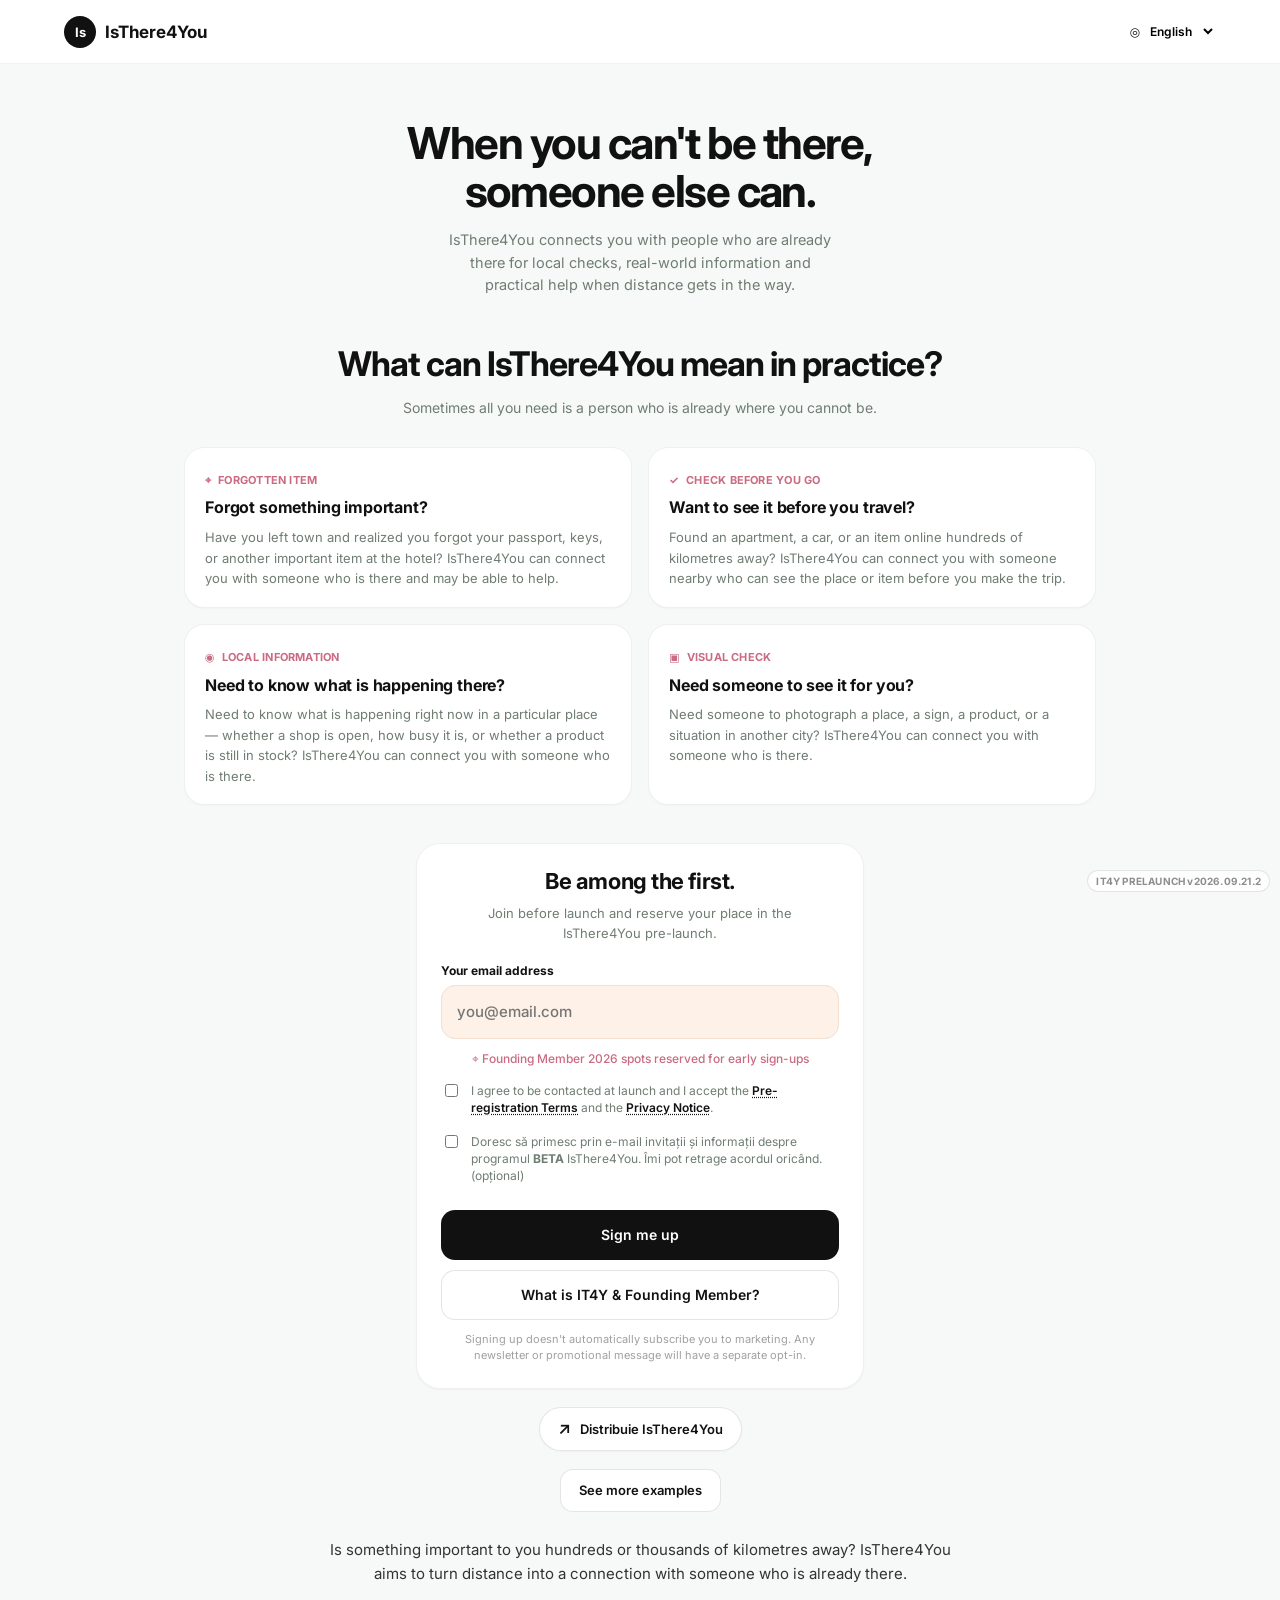
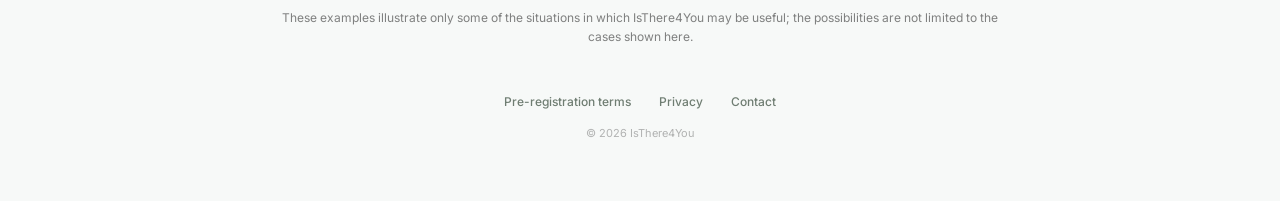
==== commit 63a2bdc4: "Move extra examples below signup to shorten conversion path" ====
--- a/index.html
+++ b/index.html
@@ -65,7 +65,7 @@
 
   <link rel="preconnect" href="https://fonts.googleapis.com">
   <link href="https://fonts.googleapis.com/css2?family=Inter:wght@400;500;600;700;800&display=swap" rel="stylesheet">
-  <link rel="stylesheet" href="assets/style.css?v=20260921-utility-first">
+  <link rel="stylesheet" href="assets/style.css?v=20260921-utility-first-v2">
 </head>
 <body>
 <header><a class="brand" href="/"><b>Is</b><strong>IsThere4You</strong></a><label class="lang"><span>◎</span><select id="lang" aria-label="Language"></select></label></header>
@@ -98,6 +98,17 @@
       <p id="useCard4Text">Need someone to photograph a place, a sign, a product, or a situation in another city? IsThere4You can connect you with someone who is there.</p>
     </article>
   </div>
+</section>
+
+<section class="card signup-after-usecases" id="signupCard"><div id="signupForm"><div class="signup-intro"><h2 id="signupTitle">Be among the first.</h2><p id="signupIntro">Join before launch and reserve your place in the IsThere4You pre-launch.</p></div><label class="fieldLabel" id="emailLabel"></label><input id="email" type="email" maxlength="254" autocomplete="email"><input id="website" class="hp" tabindex="-1" autocomplete="off"><div class="info">⌖ <span id="infoLine"></span></div><label class="consent"><input id="consent" type="checkbox"><span id="consentText"></span></label><label class="consent" id="betaConsentWrap"><input id="betaConsent" type="checkbox"><span id="betaConsentText"></span></label><div id="signupTurnstile" class="captcha"></div><p id="signupErr" class="err"></p><button id="signupBtn" class="primary"></button><button id="it4yBtn" class="secondary"></button><p id="disclaimer" class="small"></p></div><div id="signupSuccess" class="success hidden"><div class="check">✓</div><h2 id="successTitle"></h2><p><span id="successBody"></span><strong id="successEmail"></strong><span id="successBody2"></span></p><div class="founding">✦ <span id="founding"></span></div><p id="reservedNote"></p><button id="it4yBtn2" class="secondary"></button></div></section>
+
+
+<div class="share-primary-wrap">
+  <button class="share-button" type="button" data-share-isthere4you aria-label="Share IsThere4You"><span class="share-icon" aria-hidden="true">↗</span><span class="share-label">Share IsThere4You</span></button>
+</div>
+
+
+<section class="usecases-more" aria-label="More IsThere4You examples">
   <details class="more-wrap">
     <summary id="useMoreBtn">See more examples</summary>
     <div class="more-list">
@@ -108,17 +119,10 @@
   </details>
   <p class="closing" id="useClosing">Is something important to you hundreds or thousands of kilometres away? IsThere4You aims to turn distance into a connection with someone who is already there.</p>
   <p class="usecases-note" id="useNote">These examples illustrate only some of the situations in which IsThere4You may be useful; the possibilities are not limited to the cases shown here.</p>
+
 </section>
-
-<section class="card signup-after-usecases" id="signupCard"><div id="signupForm"><div class="signup-intro"><h2 id="signupTitle">Be among the first.</h2><p id="signupIntro">Join before launch and reserve your place in the IsThere4You pre-launch.</p></div><label class="fieldLabel" id="emailLabel"></label><input id="email" type="email" maxlength="254" autocomplete="email"><input id="website" class="hp" tabindex="-1" autocomplete="off"><div class="info">⌖ <span id="infoLine"></span></div><label class="consent"><input id="consent" type="checkbox"><span id="consentText"></span></label><label class="consent" id="betaConsentWrap"><input id="betaConsent" type="checkbox"><span id="betaConsentText"></span></label><div id="signupTurnstile" class="captcha"></div><p id="signupErr" class="err"></p><button id="signupBtn" class="primary"></button><button id="it4yBtn" class="secondary"></button><p id="disclaimer" class="small"></p></div><div id="signupSuccess" class="success hidden"><div class="check">✓</div><h2 id="successTitle"></h2><p><span id="successBody"></span><strong id="successEmail"></strong><span id="successBody2"></span></p><div class="founding">✦ <span id="founding"></span></div><p id="reservedNote"></p><button id="it4yBtn2" class="secondary"></button></div></section>
-
-
-<div class="share-primary-wrap">
-  <button class="share-button" type="button" data-share-isthere4you aria-label="Share IsThere4You"><span class="share-icon" aria-hidden="true">↗</span><span class="share-label">Share IsThere4You</span></button>
-</div>
-
 </main>
 <footer><button data-modal="terms" id="footerTerms"></button><button data-modal="privacy" id="footerPrivacy"></button><button data-modal="contact" id="footerContact"></button><p id="copyright"></p></footer>
 <div id="legalModal" class="overlay hidden"><div class="modal"><div class="modalHead"><h3 id="legalTitle"></h3><button class="x" data-close>×</button></div><div id="legalBody" class="modalBody"></div><div class="modalFoot"><button class="secondary" data-close id="closeLegal"></button></div></div></div>
 <div id="contactModal" class="overlay hidden"><div class="modal contact"><div class="modalHead"><h3 id="contactTitle"></h3><button class="x" data-close-contact>×</button></div><div id="contactForm"><p id="contactBody" class="muted"></p><label id="nameLabel"></label><input id="contactName" maxlength="120"><label id="contactEmailLabel"></label><input id="contactEmail" type="email" maxlength="254"><label id="subjectLabel"></label><input id="contactSubject" maxlength="200"><label id="messageLabel"></label><textarea id="contactMessage" maxlength="500"></textarea><div id="contactCount" style="text-align:right;font-size:11px;color:rgba(17,17,17,.45);margin-top:5px">0 / 500</div><input id="contactWebsite" class="hp" tabindex="-1" autocomplete="off"><label class="consent"><input id="contactConsent" type="checkbox"><span id="contactConsentText"></span></label><div id="contactTurnstile" class="captcha"></div><p id="contactErr" class="err"></p><button id="contactSubmit" class="primary"></button></div><div id="contactSuccess" class="success hidden"><div class="check">✓</div><h2 id="contactSuccessTitle"></h2><p id="contactSuccessBody"></p><button id="contactAgain" class="primary"></button></div></div></div>
-<script src="assets/language-detect.js"></script><script src="assets/contact-limit.js" defer></script><script src="assets/beta-consent.js?v=20260917-1542" defer></script><script src="assets/share.js?v=20260917-share-v2" defer></script><script src="assets/app.js?v=20260921-utility-first" defer></script><div id="buildVersion" aria-label="Build version" style="position:fixed;right:10px;bottom:8px;z-index:9999;padding:4px 8px;border:1px solid rgba(17,17,17,.10);border-radius:999px;background:rgba(255,255,255,.80);backdrop-filter:blur(8px);color:rgba(17,17,17,.48);font:700 10px/1.2 Inter,Arial,sans-serif;letter-spacing:.02em;pointer-events:none;user-select:none">IT4Y PRELAUNCH v2026.09.21.1</div></body></html>+<script src="assets/language-detect.js"></script><script src="assets/contact-limit.js" defer></script><script src="assets/beta-consent.js?v=20260917-1542" defer></script><script src="assets/share.js?v=20260917-share-v2" defer></script><script src="assets/app.js?v=20260921-utility-first" defer></script><div id="buildVersion" aria-label="Build version" style="position:fixed;right:10px;bottom:8px;z-index:9999;padding:4px 8px;border:1px solid rgba(17,17,17,.10);border-radius:999px;background:rgba(255,255,255,.80);backdrop-filter:blur(8px);color:rgba(17,17,17,.48);font:700 10px/1.2 Inter,Arial,sans-serif;letter-spacing:.02em;pointer-events:none;user-select:none">IT4Y PRELAUNCH v2026.09.21.2</div></body></html>
--- a/assets/style.css
+++ b/assets/style.css
@@ -1 +1 @@
-:root{--bg:#f7f9f8;--ink:#111;--muted:#6f7d72;--pink:#c96b83;--line:#ecefed}*{box-sizing:border-box}body{margin:0;background:var(--bg);color:var(--ink);font-family:Inter,system-ui,sans-serif}header{height:64px;background:#fff;border-bottom:1px solid rgba(0,0,0,.05);display:flex;align-items:center;justify-content:space-between;padding:0 max(24px,calc((100% - 1152px)/2));position:sticky;top:0;z-index:20}.brand{display:flex;align-items:center;gap:9px;color:#111;text-decoration:none}.brand b{width:32px;height:32px;border-radius:50%;display:grid;place-items:center;background:#111;color:#fff;font-size:13px}.brand strong{font-size:17px}.lang{display:flex;align-items:center;gap:6px;font-size:12px}.lang select{border:0;background:transparent;font:600 12px Inter;outline:0;cursor:pointer}.hero{text-align:center;max-width:540px;margin:0 auto;padding:56px 24px 24px}.hero h1{font-size:clamp(34px,6vw,44px);line-height:1.08;letter-spacing:-.035em;margin:0}.hero p{max-width:390px;margin:14px auto 0;color:var(--muted);font-size:14.5px;line-height:1.55}.card{width:min(448px,calc(100% - 40px));margin:0 auto;background:#fff;border:1px solid #f0f0f0;border-radius:24px;padding:24px;box-shadow:0 1px 2px rgba(0,0,0,.04)}.signup-after-usecases{margin-top:38px}.fieldLabel,.contact label:not(.consent){display:block;font-size:12px;font-weight:700;margin:0 0 7px}.card input[type=email]{width:100%;height:54px;padding:0 15px;border-radius:14px;border:1px solid #f3e0d0;background:#fdf1e8;font:500 15px Inter;outline:0}.card input[type=email]:focus{border-color:#e0b98f}.info{text-align:center;color:var(--pink);font-size:12px;font-weight:500;margin:12px 0 0}.consent{display:flex!important;align-items:flex-start;gap:10px;margin-top:16px;font-size:12px!important;font-weight:400!important;color:var(--muted);line-height:1.45}.consent input{margin-top:2px;accent-color:#111}.link{color:#111;font-weight:600;text-decoration:underline dotted;text-underline-offset:2px;cursor:pointer}.primary,.secondary{width:100%;height:50px;border-radius:14px;font:600 14px Inter;cursor:pointer}.primary{background:#111;color:#fff;border:0;margin-top:14px}.primary:disabled{opacity:.55}.secondary{background:#fff;color:#111;border:1px solid rgba(0,0,0,.1);margin-top:10px}.small{font-size:11px;line-height:1.45;text-align:center;color:rgba(17,17,17,.4);margin:12px 0 0}.err{display:none;color:#c62828;font-size:12px;font-weight:500;margin:10px 0 0}.err.show{display:block}.captcha{display:flex;justify-content:center;min-height:1px;margin-top:10px}.success{text-align:center;padding:6px 2px}.check{width:56px;height:56px;border-radius:50%;background:#dcfce7;color:#16845f;display:grid;place-items:center;font-size:28px;margin:0 auto}.success h2{font-size:19px;margin:14px 0 7px}.success p{font-size:13px;color:var(--muted);line-height:1.5}.founding{display:inline-flex;align-items:center;gap:6px;color:var(--pink);font-size:12px;font-weight:700;margin-top:5px}.share-primary-wrap{display:flex;justify-content:center;padding:18px 20px 0}.share-button{appearance:none;border:1px solid rgba(17,17,17,.1);background:#fff;color:#111;border-radius:999px;min-height:44px;padding:0 18px;display:inline-flex;align-items:center;justify-content:center;gap:9px;font:600 13px Inter,system-ui,sans-serif;box-shadow:0 1px 2px rgba(0,0,0,.035);cursor:pointer;transition:transform .16s ease,box-shadow .16s ease,background .16s ease;max-width:100%}.share-button:hover{background:#fbfcfb;box-shadow:0 5px 18px rgba(0,0,0,.06);transform:translateY(-1px)}.share-button:active{transform:translateY(0)}.share-button:focus-visible{outline:2px solid #111;outline-offset:3px}.share-icon{font-size:17px;line-height:1}.share-label{overflow-wrap:anywhere}.share-bottom-wrap{text-align:center;margin:24px auto 0}.share-button-bottom{background:transparent}.usecases{max-width:960px;margin:24px auto 0;padding:0 24px}.usecases-head{text-align:center;max-width:650px;margin:0 auto 28px}.usecases-head h2{font-size:clamp(26px,4vw,34px);letter-spacing:-.03em;line-height:1.15;margin:0}.usecases-head p{margin:12px auto 0;color:var(--muted);font-size:14px;line-height:1.65;max-width:620px}.usecase-grid{display:grid;grid-template-columns:repeat(2,minmax(0,1fr));gap:16px}.usecase{background:#fff;border:1px solid #edf0ee;border-radius:20px;padding:20px 20px 18px;box-shadow:0 1px 2px rgba(0,0,0,.025);min-width:0}.usecase .eyebrow{display:inline-flex;align-items:center;gap:7px;font-size:11px;font-weight:700;letter-spacing:.02em;color:var(--pink);margin-bottom:10px;line-height:1.35}.usecase h3{font-size:16px;line-height:1.35;margin:0 0 8px;letter-spacing:-.01em;overflow-wrap:anywhere}.usecase p{font-size:13px;line-height:1.58;color:var(--muted);margin:0;overflow-wrap:anywhere}.more-wrap{text-align:center;margin-top:18px}.more-wrap summary{list-style:none;display:inline-block;cursor:pointer;border:1px solid rgba(0,0,0,.1);background:#fff;border-radius:13px;padding:12px 18px;font-size:13px;font-weight:600;line-height:1.3}.more-wrap summary::-webkit-details-marker{display:none}.more-wrap[open] summary{background:#f1f4f2}.more-list{margin:18px auto 0;max-width:760px;text-align:left;background:#fff;border:1px solid #edf0ee;border-radius:18px;padding:18px 20px}.more-list p{font-size:13px;line-height:1.6;color:var(--muted);margin:0 0 14px;overflow-wrap:anywhere}.more-list p:last-child{margin-bottom:0}.closing{text-align:center;max-width:650px;margin:26px auto 0;font-size:15px;line-height:1.6;color:#333}.usecases-note{text-align:center;max-width:720px;margin:22px auto 0;font-size:12px;line-height:1.6;color:rgba(17,17,17,.52)}footer{text-align:center;padding:44px 24px 50px}footer button{border:0;background:transparent;color:var(--muted);font:500 12px Inter;margin:0 8px;cursor:pointer}footer p{font-size:11px;color:rgba(17,17,17,.3);margin-top:16px}.hidden{display:none!important}.hp{position:absolute!important;left:-9999px!important;width:1px!important;height:1px!important}.overlay{position:fixed;inset:0;background:rgba(0,0,0,.5);backdrop-filter:blur(2px);z-index:50;display:flex;align-items:center;justify-content:center;padding:16px;overflow-y:auto;-webkit-overflow-scrolling:touch}.modal{background:#fff;width:min(480px,100%);max-height:calc(100vh - 32px);max-height:calc(100dvh - 32px);border-radius:24px;box-shadow:0 20px 60px rgba(0,0,0,.28);display:flex;flex-direction:column;overflow:hidden}.modalHead{display:flex;align-items:center;padding:20px 22px;border-bottom:1px solid rgba(0,0,0,.06);flex:0 0 auto}.modalHead h3{font-size:16px;margin:0}.x{margin-left:auto;border:0;background:#f5f6f7;width:32px;height:32px;border-radius:50%;font-size:20px;cursor:pointer}.modalBody{overflow:auto;padding:18px 22px;-webkit-overflow-scrolling:touch;min-height:0}.legalBlock{margin-bottom:16px}.legalBlock h4{font-size:13px;margin:0 0 5px}.legalBlock p,.muted{font-size:13px;line-height:1.55;color:rgba(17,17,17,.68);margin:0}.legalNotice{background:#fff8e8;border:1px solid #f2e2b8;color:#765d22;border-radius:12px;padding:10px 12px;font-size:11px;line-height:1.45;margin-bottom:15px}.modalFoot{padding:12px 18px;border-top:1px solid rgba(0,0,0,.06)}.modalFoot .secondary{margin:0;height:44px;background:#f5f6f7}.contact{padding-bottom:0}.contact .modalHead{margin-bottom:14px}.contact>#contactForm,.contact>#contactSuccess{padding:0 22px calc(22px + env(safe-area-inset-bottom));overflow-y:auto;-webkit-overflow-scrolling:touch;min-height:0;flex:1}.contact label:not(.consent){margin-top:12px;color:rgba(17,17,17,.55);font-size:11px;text-transform:uppercase;letter-spacing:.04em}.contact input:not([type=checkbox]),.contact textarea{width:100%;border:1px solid rgba(0,0,0,.06);background:#f7f9f8;border-radius:12px;padding:11px 13px;font:13px Inter;outline:0}.contact textarea{min-height:96px;resize:vertical}.contact .consent{text-transform:none!important;letter-spacing:0!important;color:rgba(17,17,17,.7)!important}.contact .success{padding:18px 22px calc(22px + env(safe-area-inset-bottom))}@media(max-width:760px){.usecases{margin-top:20px;padding:0 18px}.usecase-grid{grid-template-columns:1fr}.usecase{padding:18px}.usecases-head{margin-bottom:22px}.closing{font-size:14px}.more-list{padding:17px 18px}.share-primary-wrap{padding-top:16px}.share-button{min-height:46px;padding:0 17px}}@media(max-width:520px){header{padding:0 18px}.hero{padding-top:42px}.signup-after-usecases{margin-top:28px}.card{width:calc(100% - 28px);padding:20px}.lang select{max-width:130px}.share-primary-wrap{padding:15px 14px 0}.share-button{width:min(100%,320px);font-size:12.8px}.usecases{padding:0 14px;margin-top:18px}.usecases-head h2{font-size:27px}.usecases-head p{font-size:13.5px}.usecase{border-radius:18px;padding:17px}.usecase .eyebrow{font-size:10px}.usecase h3{font-size:15px}.usecase p,.more-list p{font-size:12.8px}.more-wrap summary{width:min(100%,280px);padding:12px 14px}.more-list{border-radius:16px}.usecases-note{font-size:11.5px}.overlay{padding:10px;align-items:flex-start}.modal{max-height:calc(100vh - 20px);max-height:calc(100dvh - 20px);margin:auto 0;border-radius:18px}.contact>#contactForm,.contact>#contactSuccess{padding-left:18px;padding-right:18px}.contact textarea{min-height:120px}}+:root{--bg:#f7f9f8;--ink:#111;--muted:#6f7d72;--pink:#c96b83;--line:#ecefed}*{box-sizing:border-box}body{margin:0;background:var(--bg);color:var(--ink);font-family:Inter,system-ui,sans-serif}header{height:64px;background:#fff;border-bottom:1px solid rgba(0,0,0,.05);display:flex;align-items:center;justify-content:space-between;padding:0 max(24px,calc((100% - 1152px)/2));position:sticky;top:0;z-index:20}.brand{display:flex;align-items:center;gap:9px;color:#111;text-decoration:none}.brand b{width:32px;height:32px;border-radius:50%;display:grid;place-items:center;background:#111;color:#fff;font-size:13px}.brand strong{font-size:17px}.lang{display:flex;align-items:center;gap:6px;font-size:12px}.lang select{border:0;background:transparent;font:600 12px Inter;outline:0;cursor:pointer}.hero{text-align:center;max-width:540px;margin:0 auto;padding:56px 24px 24px}.hero h1{font-size:clamp(34px,6vw,44px);line-height:1.08;letter-spacing:-.035em;margin:0}.hero p{max-width:390px;margin:14px auto 0;color:var(--muted);font-size:14.5px;line-height:1.55}.card{width:min(448px,calc(100% - 40px));margin:0 auto;background:#fff;border:1px solid #f0f0f0;border-radius:24px;padding:24px;box-shadow:0 1px 2px rgba(0,0,0,.04)}.signup-after-usecases{margin-top:38px}.signup-intro{text-align:center;margin:0 0 20px}.signup-intro h2{font-size:22px;line-height:1.2;letter-spacing:-.02em;margin:0}.signup-intro p{max-width:350px;margin:8px auto 0;color:var(--muted);font-size:13px;line-height:1.55}.fieldLabel,.contact label:not(.consent){display:block;font-size:12px;font-weight:700;margin:0 0 7px}.card input[type=email]{width:100%;height:54px;padding:0 15px;border-radius:14px;border:1px solid #f3e0d0;background:#fdf1e8;font:500 15px Inter;outline:0}.card input[type=email]:focus{border-color:#e0b98f}.info{text-align:center;color:var(--pink);font-size:12px;font-weight:500;margin:12px 0 0}.consent{display:flex!important;align-items:flex-start;gap:10px;margin-top:16px;font-size:12px!important;font-weight:400!important;color:var(--muted);line-height:1.45}.consent input{margin-top:2px;accent-color:#111}.link{color:#111;font-weight:600;text-decoration:underline dotted;text-underline-offset:2px;cursor:pointer}.primary,.secondary{width:100%;height:50px;border-radius:14px;font:600 14px Inter;cursor:pointer}.primary{background:#111;color:#fff;border:0;margin-top:14px}.primary:disabled{opacity:.55}.secondary{background:#fff;color:#111;border:1px solid rgba(0,0,0,.1);margin-top:10px}.small{font-size:11px;line-height:1.45;text-align:center;color:rgba(17,17,17,.4);margin:12px 0 0}.err{display:none;color:#c62828;font-size:12px;font-weight:500;margin:10px 0 0}.err.show{display:block}.captcha{display:flex;justify-content:center;min-height:1px;margin-top:10px}.success{text-align:center;padding:6px 2px}.check{width:56px;height:56px;border-radius:50%;background:#dcfce7;color:#16845f;display:grid;place-items:center;font-size:28px;margin:0 auto}.success h2{font-size:19px;margin:14px 0 7px}.success p{font-size:13px;color:var(--muted);line-height:1.5}.founding{display:inline-flex;align-items:center;gap:6px;color:var(--pink);font-size:12px;font-weight:700;margin-top:5px}.share-primary-wrap{display:flex;justify-content:center;padding:18px 20px 0}.share-button{appearance:none;border:1px solid rgba(17,17,17,.1);background:#fff;color:#111;border-radius:999px;min-height:44px;padding:0 18px;display:inline-flex;align-items:center;justify-content:center;gap:9px;font:600 13px Inter,system-ui,sans-serif;box-shadow:0 1px 2px rgba(0,0,0,.035);cursor:pointer;transition:transform .16s ease,box-shadow .16s ease,background .16s ease;max-width:100%}.share-button:hover{background:#fbfcfb;box-shadow:0 5px 18px rgba(0,0,0,.06);transform:translateY(-1px)}.share-button:active{transform:translateY(0)}.share-button:focus-visible{outline:2px solid #111;outline-offset:3px}.share-icon{font-size:17px;line-height:1}.share-label{overflow-wrap:anywhere}.share-bottom-wrap{text-align:center;margin:24px auto 0}.share-button-bottom{background:transparent}.usecases{max-width:960px;margin:24px auto 0;padding:0 24px}.usecases-head{text-align:center;max-width:650px;margin:0 auto 28px}.usecases-head h2{font-size:clamp(26px,4vw,34px);letter-spacing:-.03em;line-height:1.15;margin:0}.usecases-head p{margin:12px auto 0;color:var(--muted);font-size:14px;line-height:1.65;max-width:620px}.usecase-grid{display:grid;grid-template-columns:repeat(2,minmax(0,1fr));gap:16px}.usecase{background:#fff;border:1px solid #edf0ee;border-radius:20px;padding:20px 20px 18px;box-shadow:0 1px 2px rgba(0,0,0,.025);min-width:0}.usecase .eyebrow{display:inline-flex;align-items:center;gap:7px;font-size:11px;font-weight:700;letter-spacing:.02em;color:var(--pink);margin-bottom:10px;line-height:1.35}.usecase h3{font-size:16px;line-height:1.35;margin:0 0 8px;letter-spacing:-.01em;overflow-wrap:anywhere}.usecase p{font-size:13px;line-height:1.58;color:var(--muted);margin:0;overflow-wrap:anywhere}.more-wrap{text-align:center;margin-top:18px}.more-wrap summary{list-style:none;display:inline-block;cursor:pointer;border:1px solid rgba(0,0,0,.1);background:#fff;border-radius:13px;padding:12px 18px;font-size:13px;font-weight:600;line-height:1.3}.more-wrap summary::-webkit-details-marker{display:none}.more-wrap[open] summary{background:#f1f4f2}.more-list{margin:18px auto 0;max-width:760px;text-align:left;background:#fff;border:1px solid #edf0ee;border-radius:18px;padding:18px 20px}.more-list p{font-size:13px;line-height:1.6;color:var(--muted);margin:0 0 14px;overflow-wrap:anywhere}.more-list p:last-child{margin-bottom:0}.closing{text-align:center;max-width:650px;margin:26px auto 0;font-size:15px;line-height:1.6;color:#333}.usecases-note{text-align:center;max-width:720px;margin:22px auto 0;font-size:12px;line-height:1.6;color:rgba(17,17,17,.52)}footer{text-align:center;padding:44px 24px 50px}footer button{border:0;background:transparent;color:var(--muted);font:500 12px Inter;margin:0 8px;cursor:pointer}footer p{font-size:11px;color:rgba(17,17,17,.3);margin-top:16px}.hidden{display:none!important}.hp{position:absolute!important;left:-9999px!important;width:1px!important;height:1px!important}.overlay{position:fixed;inset:0;background:rgba(0,0,0,.5);backdrop-filter:blur(2px);z-index:50;display:flex;align-items:center;justify-content:center;padding:16px;overflow-y:auto;-webkit-overflow-scrolling:touch}.modal{background:#fff;width:min(480px,100%);max-height:calc(100vh - 32px);max-height:calc(100dvh - 32px);border-radius:24px;box-shadow:0 20px 60px rgba(0,0,0,.28);display:flex;flex-direction:column;overflow:hidden}.modalHead{display:flex;align-items:center;padding:20px 22px;border-bottom:1px solid rgba(0,0,0,.06);flex:0 0 auto}.modalHead h3{font-size:16px;margin:0}.x{margin-left:auto;border:0;background:#f5f6f7;width:32px;height:32px;border-radius:50%;font-size:20px;cursor:pointer}.modalBody{overflow:auto;padding:18px 22px;-webkit-overflow-scrolling:touch;min-height:0}.legalBlock{margin-bottom:16px}.legalBlock h4{font-size:13px;margin:0 0 5px}.legalBlock p,.muted{font-size:13px;line-height:1.55;color:rgba(17,17,17,.68);margin:0}.legalNotice{background:#fff8e8;border:1px solid #f2e2b8;color:#765d22;border-radius:12px;padding:10px 12px;font-size:11px;line-height:1.45;margin-bottom:15px}.modalFoot{padding:12px 18px;border-top:1px solid rgba(0,0,0,.06)}.modalFoot .secondary{margin:0;height:44px;background:#f5f6f7}.contact{padding-bottom:0}.contact .modalHead{margin-bottom:14px}.contact>#contactForm,.contact>#contactSuccess{padding:0 22px calc(22px + env(safe-area-inset-bottom));overflow-y:auto;-webkit-overflow-scrolling:touch;min-height:0;flex:1}.contact label:not(.consent){margin-top:12px;color:rgba(17,17,17,.55);font-size:11px;text-transform:uppercase;letter-spacing:.04em}.contact input:not([type=checkbox]),.contact textarea{width:100%;border:1px solid rgba(0,0,0,.06);background:#f7f9f8;border-radius:12px;padding:11px 13px;font:13px Inter;outline:0}.contact textarea{min-height:96px;resize:vertical}.contact .consent{text-transform:none!important;letter-spacing:0!important;color:rgba(17,17,17,.7)!important}.contact .success{padding:18px 22px calc(22px + env(safe-area-inset-bottom))}@media(max-width:760px){.usecases{margin-top:20px;padding:0 18px}.usecase-grid{grid-template-columns:1fr}.usecase{padding:18px}.usecases-head{margin-bottom:22px}.closing{font-size:14px}.more-list{padding:17px 18px}.share-primary-wrap{padding-top:16px}.share-button{min-height:46px;padding:0 17px}}@media(max-width:520px){header{padding:0 18px}.hero{padding-top:42px}.signup-after-usecases{margin-top:28px}.card{width:calc(100% - 28px);padding:20px}.lang select{max-width:130px}.share-primary-wrap{padding:15px 14px 0}.share-button{width:min(100%,320px);font-size:12.8px}.usecases{padding:0 14px;margin-top:18px}.usecases-head h2{font-size:27px}.usecases-head p{font-size:13.5px}.usecase{border-radius:18px;padding:17px}.usecase .eyebrow{font-size:10px}.usecase h3{font-size:15px}.usecase p,.more-list p{font-size:12.8px}.more-wrap summary{width:min(100%,280px);padding:12px 14px}.more-list{border-radius:16px}.usecases-note{font-size:11.5px}.overlay{padding:10px;align-items:flex-start}.modal{max-height:calc(100vh - 20px);max-height:calc(100dvh - 20px);margin:auto 0;border-radius:18px}.contact>#contactForm,.contact>#contactSuccess{padding-left:18px;padding-right:18px}.contact textarea{min-height:120px}}
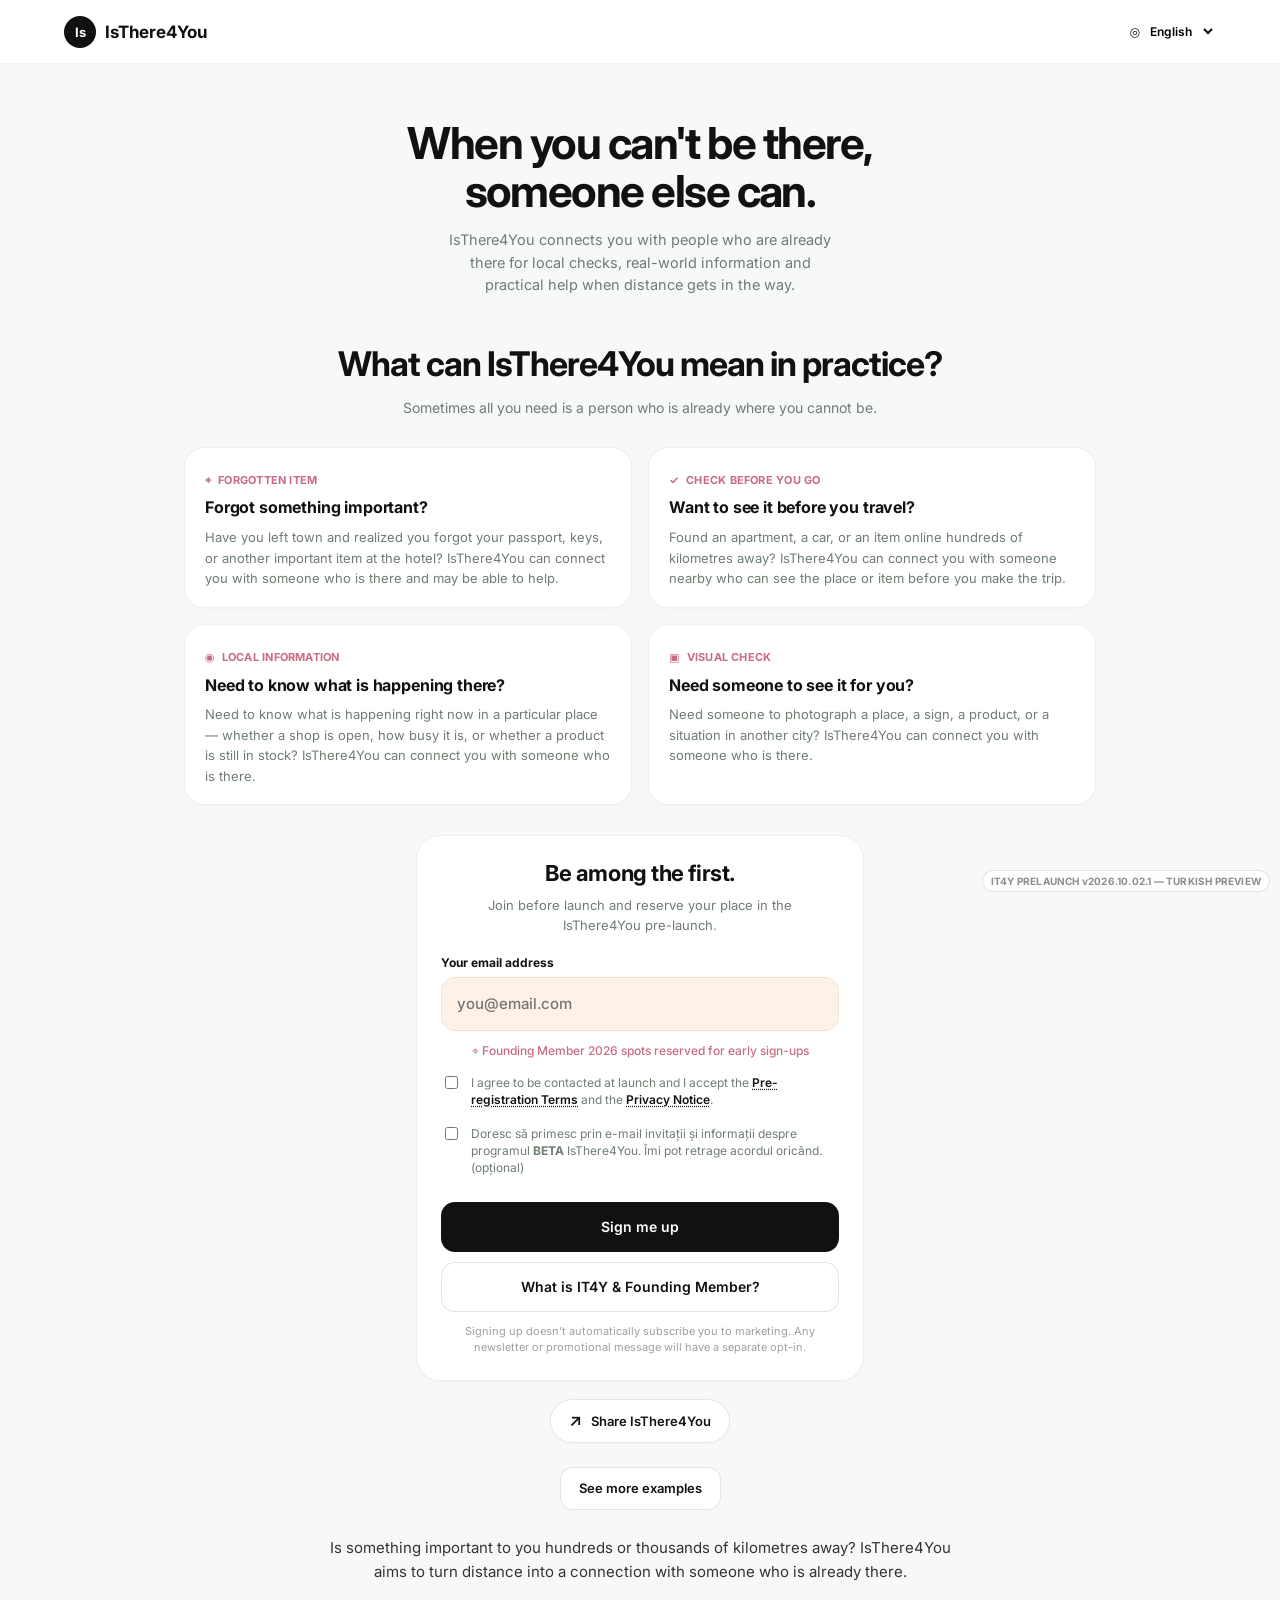
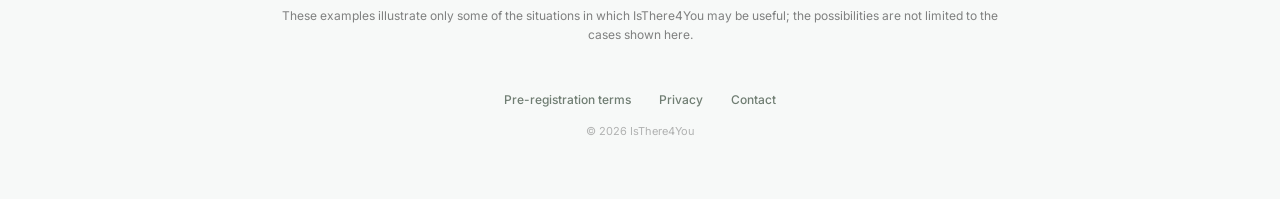
==== commit 830cbd13: "feat(i18n): add Turkish prelaunch support (index.html)" ====
--- a/index.html
+++ b/index.html
@@ -24,6 +24,7 @@
   <meta property="og:url" content="https://isthere4you.com/">
   <meta property="og:locale" content="en_US">
   <meta property="og:locale:alternate" content="ro_RO">
+  <meta property="og:locale:alternate" content="tr_TR">
 
   <meta name="twitter:card" content="summary">
   <meta name="twitter:title" content="IsThere4You — Local presence when distance gets in the way">
@@ -47,7 +48,7 @@
         "name": "IsThere4You",
         "description": "A new global platform for connecting people with local presence and practical help when distance gets in the way.",
         "publisher": { "@id": "https://isthere4you.com/#organization" },
-        "inLanguage": ["en", "ro", "de", "fr", "es", "ru", "zh-CN"]
+        "inLanguage": ["en", "ro", "de", "fr", "es", "ru", "zh-CN", "tr"]
       },
       {
         "@type": "WebPage",
@@ -125,4 +126,4 @@
 <footer><button data-modal="terms" id="footerTerms"></button><button data-modal="privacy" id="footerPrivacy"></button><button data-modal="contact" id="footerContact"></button><p id="copyright"></p></footer>
 <div id="legalModal" class="overlay hidden"><div class="modal"><div class="modalHead"><h3 id="legalTitle"></h3><button class="x" data-close>×</button></div><div id="legalBody" class="modalBody"></div><div class="modalFoot"><button class="secondary" data-close id="closeLegal"></button></div></div></div>
 <div id="contactModal" class="overlay hidden"><div class="modal contact"><div class="modalHead"><h3 id="contactTitle"></h3><button class="x" data-close-contact>×</button></div><div id="contactForm"><p id="contactBody" class="muted"></p><label id="nameLabel"></label><input id="contactName" maxlength="120"><label id="contactEmailLabel"></label><input id="contactEmail" type="email" maxlength="254"><label id="subjectLabel"></label><input id="contactSubject" maxlength="200"><label id="messageLabel"></label><textarea id="contactMessage" maxlength="500"></textarea><div id="contactCount" style="text-align:right;font-size:11px;color:rgba(17,17,17,.45);margin-top:5px">0 / 500</div><input id="contactWebsite" class="hp" tabindex="-1" autocomplete="off"><label class="consent"><input id="contactConsent" type="checkbox"><span id="contactConsentText"></span></label><div id="contactTurnstile" class="captcha"></div><p id="contactErr" class="err"></p><button id="contactSubmit" class="primary"></button></div><div id="contactSuccess" class="success hidden"><div class="check">✓</div><h2 id="contactSuccessTitle"></h2><p id="contactSuccessBody"></p><button id="contactAgain" class="primary"></button></div></div></div>
-<script src="assets/language-detect.js"></script><script src="assets/contact-limit.js" defer></script><script src="assets/beta-consent.js?v=20260917-1542" defer></script><script src="assets/share.js?v=20260917-share-v2" defer></script><script src="assets/app.js?v=20260921-utility-first" defer></script><div id="buildVersion" aria-label="Build version" style="position:fixed;right:10px;bottom:8px;z-index:9999;padding:4px 8px;border:1px solid rgba(17,17,17,.10);border-radius:999px;background:rgba(255,255,255,.80);backdrop-filter:blur(8px);color:rgba(17,17,17,.48);font:700 10px/1.2 Inter,Arial,sans-serif;letter-spacing:.02em;pointer-events:none;user-select:none">IT4Y PRELAUNCH v2026.09.21.2</div></body></html>+<script src="assets/language-detect.js"></script><script src="assets/contact-limit.js" defer></script><script src="assets/beta-consent.js?v=20261002-tr" defer></script><script src="assets/share.js?v=20261002-tr" defer></script><script src="assets/app.js?v=20260921-utility-first" defer></script><div id="buildVersion" aria-label="Build version" style="position:fixed;right:10px;bottom:8px;z-index:9999;padding:4px 8px;border:1px solid rgba(17,17,17,.10);border-radius:999px;background:rgba(255,255,255,.80);backdrop-filter:blur(8px);color:rgba(17,17,17,.48);font:700 10px/1.2 Inter,Arial,sans-serif;letter-spacing:.02em;pointer-events:none;user-select:none">IT4Y PRELAUNCH v2026.10.02.1 — TURKISH PREVIEW</div></body></html>
--- a/assets/style.css
+++ b/assets/style.css
@@ -1 +1 @@
-:root{--bg:#f7f9f8;--ink:#111;--muted:#6f7d72;--pink:#c96b83;--line:#ecefed}*{box-sizing:border-box}body{margin:0;background:var(--bg);color:var(--ink);font-family:Inter,system-ui,sans-serif}header{height:64px;background:#fff;border-bottom:1px solid rgba(0,0,0,.05);display:flex;align-items:center;justify-content:space-between;padding:0 max(24px,calc((100% - 1152px)/2));position:sticky;top:0;z-index:20}.brand{display:flex;align-items:center;gap:9px;color:#111;text-decoration:none}.brand b{width:32px;height:32px;border-radius:50%;display:grid;place-items:center;background:#111;color:#fff;font-size:13px}.brand strong{font-size:17px}.lang{display:flex;align-items:center;gap:6px;font-size:12px}.lang select{border:0;background:transparent;font:600 12px Inter;outline:0;cursor:pointer}.hero{text-align:center;max-width:540px;margin:0 auto;padding:56px 24px 24px}.hero h1{font-size:clamp(34px,6vw,44px);line-height:1.08;letter-spacing:-.035em;margin:0}.hero p{max-width:390px;margin:14px auto 0;color:var(--muted);font-size:14.5px;line-height:1.55}.card{width:min(448px,calc(100% - 40px));margin:0 auto;background:#fff;border:1px solid #f0f0f0;border-radius:24px;padding:24px;box-shadow:0 1px 2px rgba(0,0,0,.04)}.signup-after-usecases{margin-top:38px}.signup-intro{text-align:center;margin:0 0 20px}.signup-intro h2{font-size:22px;line-height:1.2;letter-spacing:-.02em;margin:0}.signup-intro p{max-width:350px;margin:8px auto 0;color:var(--muted);font-size:13px;line-height:1.55}.fieldLabel,.contact label:not(.consent){display:block;font-size:12px;font-weight:700;margin:0 0 7px}.card input[type=email]{width:100%;height:54px;padding:0 15px;border-radius:14px;border:1px solid #f3e0d0;background:#fdf1e8;font:500 15px Inter;outline:0}.card input[type=email]:focus{border-color:#e0b98f}.info{text-align:center;color:var(--pink);font-size:12px;font-weight:500;margin:12px 0 0}.consent{display:flex!important;align-items:flex-start;gap:10px;margin-top:16px;font-size:12px!important;font-weight:400!important;color:var(--muted);line-height:1.45}.consent input{margin-top:2px;accent-color:#111}.link{color:#111;font-weight:600;text-decoration:underline dotted;text-underline-offset:2px;cursor:pointer}.primary,.secondary{width:100%;height:50px;border-radius:14px;font:600 14px Inter;cursor:pointer}.primary{background:#111;color:#fff;border:0;margin-top:14px}.primary:disabled{opacity:.55}.secondary{background:#fff;color:#111;border:1px solid rgba(0,0,0,.1);margin-top:10px}.small{font-size:11px;line-height:1.45;text-align:center;color:rgba(17,17,17,.4);margin:12px 0 0}.err{display:none;color:#c62828;font-size:12px;font-weight:500;margin:10px 0 0}.err.show{display:block}.captcha{display:flex;justify-content:center;min-height:1px;margin-top:10px}.success{text-align:center;padding:6px 2px}.check{width:56px;height:56px;border-radius:50%;background:#dcfce7;color:#16845f;display:grid;place-items:center;font-size:28px;margin:0 auto}.success h2{font-size:19px;margin:14px 0 7px}.success p{font-size:13px;color:var(--muted);line-height:1.5}.founding{display:inline-flex;align-items:center;gap:6px;color:var(--pink);font-size:12px;font-weight:700;margin-top:5px}.share-primary-wrap{display:flex;justify-content:center;padding:18px 20px 0}.share-button{appearance:none;border:1px solid rgba(17,17,17,.1);background:#fff;color:#111;border-radius:999px;min-height:44px;padding:0 18px;display:inline-flex;align-items:center;justify-content:center;gap:9px;font:600 13px Inter,system-ui,sans-serif;box-shadow:0 1px 2px rgba(0,0,0,.035);cursor:pointer;transition:transform .16s ease,box-shadow .16s ease,background .16s ease;max-width:100%}.share-button:hover{background:#fbfcfb;box-shadow:0 5px 18px rgba(0,0,0,.06);transform:translateY(-1px)}.share-button:active{transform:translateY(0)}.share-button:focus-visible{outline:2px solid #111;outline-offset:3px}.share-icon{font-size:17px;line-height:1}.share-label{overflow-wrap:anywhere}.share-bottom-wrap{text-align:center;margin:24px auto 0}.share-button-bottom{background:transparent}.usecases{max-width:960px;margin:24px auto 0;padding:0 24px}.usecases-head{text-align:center;max-width:650px;margin:0 auto 28px}.usecases-head h2{font-size:clamp(26px,4vw,34px);letter-spacing:-.03em;line-height:1.15;margin:0}.usecases-head p{margin:12px auto 0;color:var(--muted);font-size:14px;line-height:1.65;max-width:620px}.usecase-grid{display:grid;grid-template-columns:repeat(2,minmax(0,1fr));gap:16px}.usecase{background:#fff;border:1px solid #edf0ee;border-radius:20px;padding:20px 20px 18px;box-shadow:0 1px 2px rgba(0,0,0,.025);min-width:0}.usecase .eyebrow{display:inline-flex;align-items:center;gap:7px;font-size:11px;font-weight:700;letter-spacing:.02em;color:var(--pink);margin-bottom:10px;line-height:1.35}.usecase h3{font-size:16px;line-height:1.35;margin:0 0 8px;letter-spacing:-.01em;overflow-wrap:anywhere}.usecase p{font-size:13px;line-height:1.58;color:var(--muted);margin:0;overflow-wrap:anywhere}.more-wrap{text-align:center;margin-top:18px}.more-wrap summary{list-style:none;display:inline-block;cursor:pointer;border:1px solid rgba(0,0,0,.1);background:#fff;border-radius:13px;padding:12px 18px;font-size:13px;font-weight:600;line-height:1.3}.more-wrap summary::-webkit-details-marker{display:none}.more-wrap[open] summary{background:#f1f4f2}.more-list{margin:18px auto 0;max-width:760px;text-align:left;background:#fff;border:1px solid #edf0ee;border-radius:18px;padding:18px 20px}.more-list p{font-size:13px;line-height:1.6;color:var(--muted);margin:0 0 14px;overflow-wrap:anywhere}.more-list p:last-child{margin-bottom:0}.closing{text-align:center;max-width:650px;margin:26px auto 0;font-size:15px;line-height:1.6;color:#333}.usecases-note{text-align:center;max-width:720px;margin:22px auto 0;font-size:12px;line-height:1.6;color:rgba(17,17,17,.52)}footer{text-align:center;padding:44px 24px 50px}footer button{border:0;background:transparent;color:var(--muted);font:500 12px Inter;margin:0 8px;cursor:pointer}footer p{font-size:11px;color:rgba(17,17,17,.3);margin-top:16px}.hidden{display:none!important}.hp{position:absolute!important;left:-9999px!important;width:1px!important;height:1px!important}.overlay{position:fixed;inset:0;background:rgba(0,0,0,.5);backdrop-filter:blur(2px);z-index:50;display:flex;align-items:center;justify-content:center;padding:16px;overflow-y:auto;-webkit-overflow-scrolling:touch}.modal{background:#fff;width:min(480px,100%);max-height:calc(100vh - 32px);max-height:calc(100dvh - 32px);border-radius:24px;box-shadow:0 20px 60px rgba(0,0,0,.28);display:flex;flex-direction:column;overflow:hidden}.modalHead{display:flex;align-items:center;padding:20px 22px;border-bottom:1px solid rgba(0,0,0,.06);flex:0 0 auto}.modalHead h3{font-size:16px;margin:0}.x{margin-left:auto;border:0;background:#f5f6f7;width:32px;height:32px;border-radius:50%;font-size:20px;cursor:pointer}.modalBody{overflow:auto;padding:18px 22px;-webkit-overflow-scrolling:touch;min-height:0}.legalBlock{margin-bottom:16px}.legalBlock h4{font-size:13px;margin:0 0 5px}.legalBlock p,.muted{font-size:13px;line-height:1.55;color:rgba(17,17,17,.68);margin:0}.legalNotice{background:#fff8e8;border:1px solid #f2e2b8;color:#765d22;border-radius:12px;padding:10px 12px;font-size:11px;line-height:1.45;margin-bottom:15px}.modalFoot{padding:12px 18px;border-top:1px solid rgba(0,0,0,.06)}.modalFoot .secondary{margin:0;height:44px;background:#f5f6f7}.contact{padding-bottom:0}.contact .modalHead{margin-bottom:14px}.contact>#contactForm,.contact>#contactSuccess{padding:0 22px calc(22px + env(safe-area-inset-bottom));overflow-y:auto;-webkit-overflow-scrolling:touch;min-height:0;flex:1}.contact label:not(.consent){margin-top:12px;color:rgba(17,17,17,.55);font-size:11px;text-transform:uppercase;letter-spacing:.04em}.contact input:not([type=checkbox]),.contact textarea{width:100%;border:1px solid rgba(0,0,0,.06);background:#f7f9f8;border-radius:12px;padding:11px 13px;font:13px Inter;outline:0}.contact textarea{min-height:96px;resize:vertical}.contact .consent{text-transform:none!important;letter-spacing:0!important;color:rgba(17,17,17,.7)!important}.contact .success{padding:18px 22px calc(22px + env(safe-area-inset-bottom))}@media(max-width:760px){.usecases{margin-top:20px;padding:0 18px}.usecase-grid{grid-template-columns:1fr}.usecase{padding:18px}.usecases-head{margin-bottom:22px}.closing{font-size:14px}.more-list{padding:17px 18px}.share-primary-wrap{padding-top:16px}.share-button{min-height:46px;padding:0 17px}}@media(max-width:520px){header{padding:0 18px}.hero{padding-top:42px}.signup-after-usecases{margin-top:28px}.card{width:calc(100% - 28px);padding:20px}.lang select{max-width:130px}.share-primary-wrap{padding:15px 14px 0}.share-button{width:min(100%,320px);font-size:12.8px}.usecases{padding:0 14px;margin-top:18px}.usecases-head h2{font-size:27px}.usecases-head p{font-size:13.5px}.usecase{border-radius:18px;padding:17px}.usecase .eyebrow{font-size:10px}.usecase h3{font-size:15px}.usecase p,.more-list p{font-size:12.8px}.more-wrap summary{width:min(100%,280px);padding:12px 14px}.more-list{border-radius:16px}.usecases-note{font-size:11.5px}.overlay{padding:10px;align-items:flex-start}.modal{max-height:calc(100vh - 20px);max-height:calc(100dvh - 20px);margin:auto 0;border-radius:18px}.contact>#contactForm,.contact>#contactSuccess{padding-left:18px;padding-right:18px}.contact textarea{min-height:120px}}+:root{--bg:#f7f9f8;--ink:#111;--muted:#6f7d72;--pink:#c96b83;--line:#ecefed}*{box-sizing:border-box}body{margin:0;background:var(--bg);color:var(--ink);font-family:Inter,system-ui,sans-serif}header{height:64px;background:#fff;border-bottom:1px solid rgba(0,0,0,.05);display:flex;align-items:center;justify-content:space-between;padding:0 max(24px,calc((100% - 1152px)/2));position:sticky;top:0;z-index:20}.brand{display:flex;align-items:center;gap:9px;color:#111;text-decoration:none}.brand b{width:32px;height:32px;border-radius:50%;display:grid;place-items:center;background:#111;color:#fff;font-size:13px}.brand strong{font-size:17px}.lang{display:flex;align-items:center;gap:6px;font-size:12px}.lang select{border:0;background:transparent;font:600 12px Inter;outline:0;cursor:pointer}.hero{text-align:center;max-width:540px;margin:0 auto;padding:56px 24px 24px}.hero h1{font-size:clamp(34px,6vw,44px);line-height:1.08;letter-spacing:-.035em;margin:0}.hero p{max-width:390px;margin:14px auto 0;color:var(--muted);font-size:14.5px;line-height:1.55}.card{width:min(448px,calc(100% - 40px));margin:0 auto;background:#fff;border:1px solid #f0f0f0;border-radius:24px;padding:24px;box-shadow:0 1px 2px rgba(0,0,0,.04)}.signup-after-usecases{margin-top:30px}.signup-intro{text-align:center;margin:0 0 20px}.signup-intro h2{font-size:22px;line-height:1.2;letter-spacing:-.02em;margin:0}.signup-intro p{max-width:350px;margin:8px auto 0;color:var(--muted);font-size:13px;line-height:1.55}.fieldLabel,.contact label:not(.consent){display:block;font-size:12px;font-weight:700;margin:0 0 7px}.card input[type=email]{width:100%;height:54px;padding:0 15px;border-radius:14px;border:1px solid #f3e0d0;background:#fdf1e8;font:500 15px Inter;outline:0}.card input[type=email]:focus{border-color:#e0b98f}.info{text-align:center;color:var(--pink);font-size:12px;font-weight:500;margin:12px 0 0}.consent{display:flex!important;align-items:flex-start;gap:10px;margin-top:16px;font-size:12px!important;font-weight:400!important;color:var(--muted);line-height:1.45}.consent input{margin-top:2px;accent-color:#111}.link{color:#111;font-weight:600;text-decoration:underline dotted;text-underline-offset:2px;cursor:pointer}.primary,.secondary{width:100%;height:50px;border-radius:14px;font:600 14px Inter;cursor:pointer}.primary{background:#111;color:#fff;border:0;margin-top:14px}.primary:disabled{opacity:.55}.secondary{background:#fff;color:#111;border:1px solid rgba(0,0,0,.1);margin-top:10px}.small{font-size:11px;line-height:1.45;text-align:center;color:rgba(17,17,17,.4);margin:12px 0 0}.err{display:none;color:#c62828;font-size:12px;font-weight:500;margin:10px 0 0}.err.show{display:block}.captcha{display:flex;justify-content:center;min-height:1px;margin-top:10px}.success{text-align:center;padding:6px 2px}.check{width:56px;height:56px;border-radius:50%;background:#dcfce7;color:#16845f;display:grid;place-items:center;font-size:28px;margin:0 auto}.success h2{font-size:19px;margin:14px 0 7px}.success p{font-size:13px;color:var(--muted);line-height:1.5}.founding{display:inline-flex;align-items:center;gap:6px;color:var(--pink);font-size:12px;font-weight:700;margin-top:5px}.share-primary-wrap{display:flex;justify-content:center;padding:18px 20px 0}.share-button{appearance:none;border:1px solid rgba(17,17,17,.1);background:#fff;color:#111;border-radius:999px;min-height:44px;padding:0 18px;display:inline-flex;align-items:center;justify-content:center;gap:9px;font:600 13px Inter,system-ui,sans-serif;box-shadow:0 1px 2px rgba(0,0,0,.035);cursor:pointer;transition:transform .16s ease,box-shadow .16s ease,background .16s ease;max-width:100%}.share-button:hover{background:#fbfcfb;box-shadow:0 5px 18px rgba(0,0,0,.06);transform:translateY(-1px)}.share-button:active{transform:translateY(0)}.share-button:focus-visible{outline:2px solid #111;outline-offset:3px}.share-icon{font-size:17px;line-height:1}.share-label{overflow-wrap:anywhere}.usecases-more{max-width:960px;margin:24px auto 0;padding:0 24px}.share-bottom-wrap{text-align:center;margin:24px auto 0}.share-button-bottom{background:transparent}.usecases{max-width:960px;margin:24px auto 0;padding:0 24px}.usecases-head{text-align:center;max-width:650px;margin:0 auto 28px}.usecases-head h2{font-size:clamp(26px,4vw,34px);letter-spacing:-.03em;line-height:1.15;margin:0}.usecases-head p{margin:12px auto 0;color:var(--muted);font-size:14px;line-height:1.65;max-width:620px}.usecase-grid{display:grid;grid-template-columns:repeat(2,minmax(0,1fr));gap:16px}.usecase{background:#fff;border:1px solid #edf0ee;border-radius:20px;padding:20px 20px 18px;box-shadow:0 1px 2px rgba(0,0,0,.025);min-width:0}.usecase .eyebrow{display:inline-flex;align-items:center;gap:7px;font-size:11px;font-weight:700;letter-spacing:.02em;color:var(--pink);margin-bottom:10px;line-height:1.35}.usecase h3{font-size:16px;line-height:1.35;margin:0 0 8px;letter-spacing:-.01em;overflow-wrap:anywhere}.usecase p{font-size:13px;line-height:1.58;color:var(--muted);margin:0;overflow-wrap:anywhere}.more-wrap{text-align:center;margin-top:18px}.more-wrap summary{list-style:none;display:inline-block;cursor:pointer;border:1px solid rgba(0,0,0,.1);background:#fff;border-radius:13px;padding:12px 18px;font-size:13px;font-weight:600;line-height:1.3}.more-wrap summary::-webkit-details-marker{display:none}.more-wrap[open] summary{background:#f1f4f2}.more-list{margin:18px auto 0;max-width:760px;text-align:left;background:#fff;border:1px solid #edf0ee;border-radius:18px;padding:18px 20px}.more-list p{font-size:13px;line-height:1.6;color:var(--muted);margin:0 0 14px;overflow-wrap:anywhere}.more-list p:last-child{margin-bottom:0}.closing{text-align:center;max-width:650px;margin:26px auto 0;font-size:15px;line-height:1.6;color:#333}.usecases-note{text-align:center;max-width:720px;margin:22px auto 0;font-size:12px;line-height:1.6;color:rgba(17,17,17,.52)}footer{text-align:center;padding:44px 24px 50px}footer button{border:0;background:transparent;color:var(--muted);font:500 12px Inter;margin:0 8px;cursor:pointer}footer p{font-size:11px;color:rgba(17,17,17,.3);margin-top:16px}.hidden{display:none!important}.hp{position:absolute!important;left:-9999px!important;width:1px!important;height:1px!important}.overlay{position:fixed;inset:0;background:rgba(0,0,0,.5);backdrop-filter:blur(2px);z-index:50;display:flex;align-items:center;justify-content:center;padding:16px;overflow-y:auto;-webkit-overflow-scrolling:touch}.modal{background:#fff;width:min(480px,100%);max-height:calc(100vh - 32px);max-height:calc(100dvh - 32px);border-radius:24px;box-shadow:0 20px 60px rgba(0,0,0,.28);display:flex;flex-direction:column;overflow:hidden}.modalHead{display:flex;align-items:center;padding:20px 22px;border-bottom:1px solid rgba(0,0,0,.06);flex:0 0 auto}.modalHead h3{font-size:16px;margin:0}.x{margin-left:auto;border:0;background:#f5f6f7;width:32px;height:32px;border-radius:50%;font-size:20px;cursor:pointer}.modalBody{overflow:auto;padding:18px 22px;-webkit-overflow-scrolling:touch;min-height:0}.legalBlock{margin-bottom:16px}.legalBlock h4{font-size:13px;margin:0 0 5px}.legalBlock p,.muted{font-size:13px;line-height:1.55;color:rgba(17,17,17,.68);margin:0}.legalNotice{background:#fff8e8;border:1px solid #f2e2b8;color:#765d22;border-radius:12px;padding:10px 12px;font-size:11px;line-height:1.45;margin-bottom:15px}.modalFoot{padding:12px 18px;border-top:1px solid rgba(0,0,0,.06)}.modalFoot .secondary{margin:0;height:44px;background:#f5f6f7}.contact{padding-bottom:0}.contact .modalHead{margin-bottom:14px}.contact>#contactForm,.contact>#contactSuccess{padding:0 22px calc(22px + env(safe-area-inset-bottom));overflow-y:auto;-webkit-overflow-scrolling:touch;min-height:0;flex:1}.contact label:not(.consent){margin-top:12px;color:rgba(17,17,17,.55);font-size:11px;text-transform:uppercase;letter-spacing:.04em}.contact input:not([type=checkbox]),.contact textarea{width:100%;border:1px solid rgba(0,0,0,.06);background:#f7f9f8;border-radius:12px;padding:11px 13px;font:13px Inter;outline:0}.contact textarea{min-height:96px;resize:vertical}.contact .consent{text-transform:none!important;letter-spacing:0!important;color:rgba(17,17,17,.7)!important}.contact .success{padding:18px 22px calc(22px + env(safe-area-inset-bottom))}@media(max-width:760px){.usecases{margin-top:20px;padding:0 18px}.usecases-more{padding:0 18px}.usecase-grid{grid-template-columns:1fr}.usecase{padding:18px}.usecases-head{margin-bottom:22px}.closing{font-size:14px}.more-list{padding:17px 18px}.share-primary-wrap{padding-top:16px}.share-button{min-height:46px;padding:0 17px}}@media(max-width:520px){header{padding:0 18px}.hero{padding-top:42px}.signup-after-usecases{margin-top:28px}.card{width:calc(100% - 28px);padding:20px}.lang select{max-width:130px}.share-primary-wrap{padding:15px 14px 0}.share-button{width:min(100%,320px);font-size:12.8px}.usecases{padding:0 14px;margin-top:18px}.usecases-more{padding:0 14px;margin-top:20px}.usecases-head h2{font-size:27px}.usecases-head p{font-size:13.5px}.usecase{border-radius:18px;padding:17px}.usecase .eyebrow{font-size:10px}.usecase h3{font-size:15px}.usecase p,.more-list p{font-size:12.8px}.more-wrap summary{width:min(100%,280px);padding:12px 14px}.more-list{border-radius:16px}.usecases-note{font-size:11.5px}.overlay{padding:10px;align-items:flex-start}.modal{max-height:calc(100vh - 20px);max-height:calc(100dvh - 20px);margin:auto 0;border-radius:18px}.contact>#contactForm,.contact>#contactSuccess{padding-left:18px;padding-right:18px}.contact textarea{min-height:120px}}
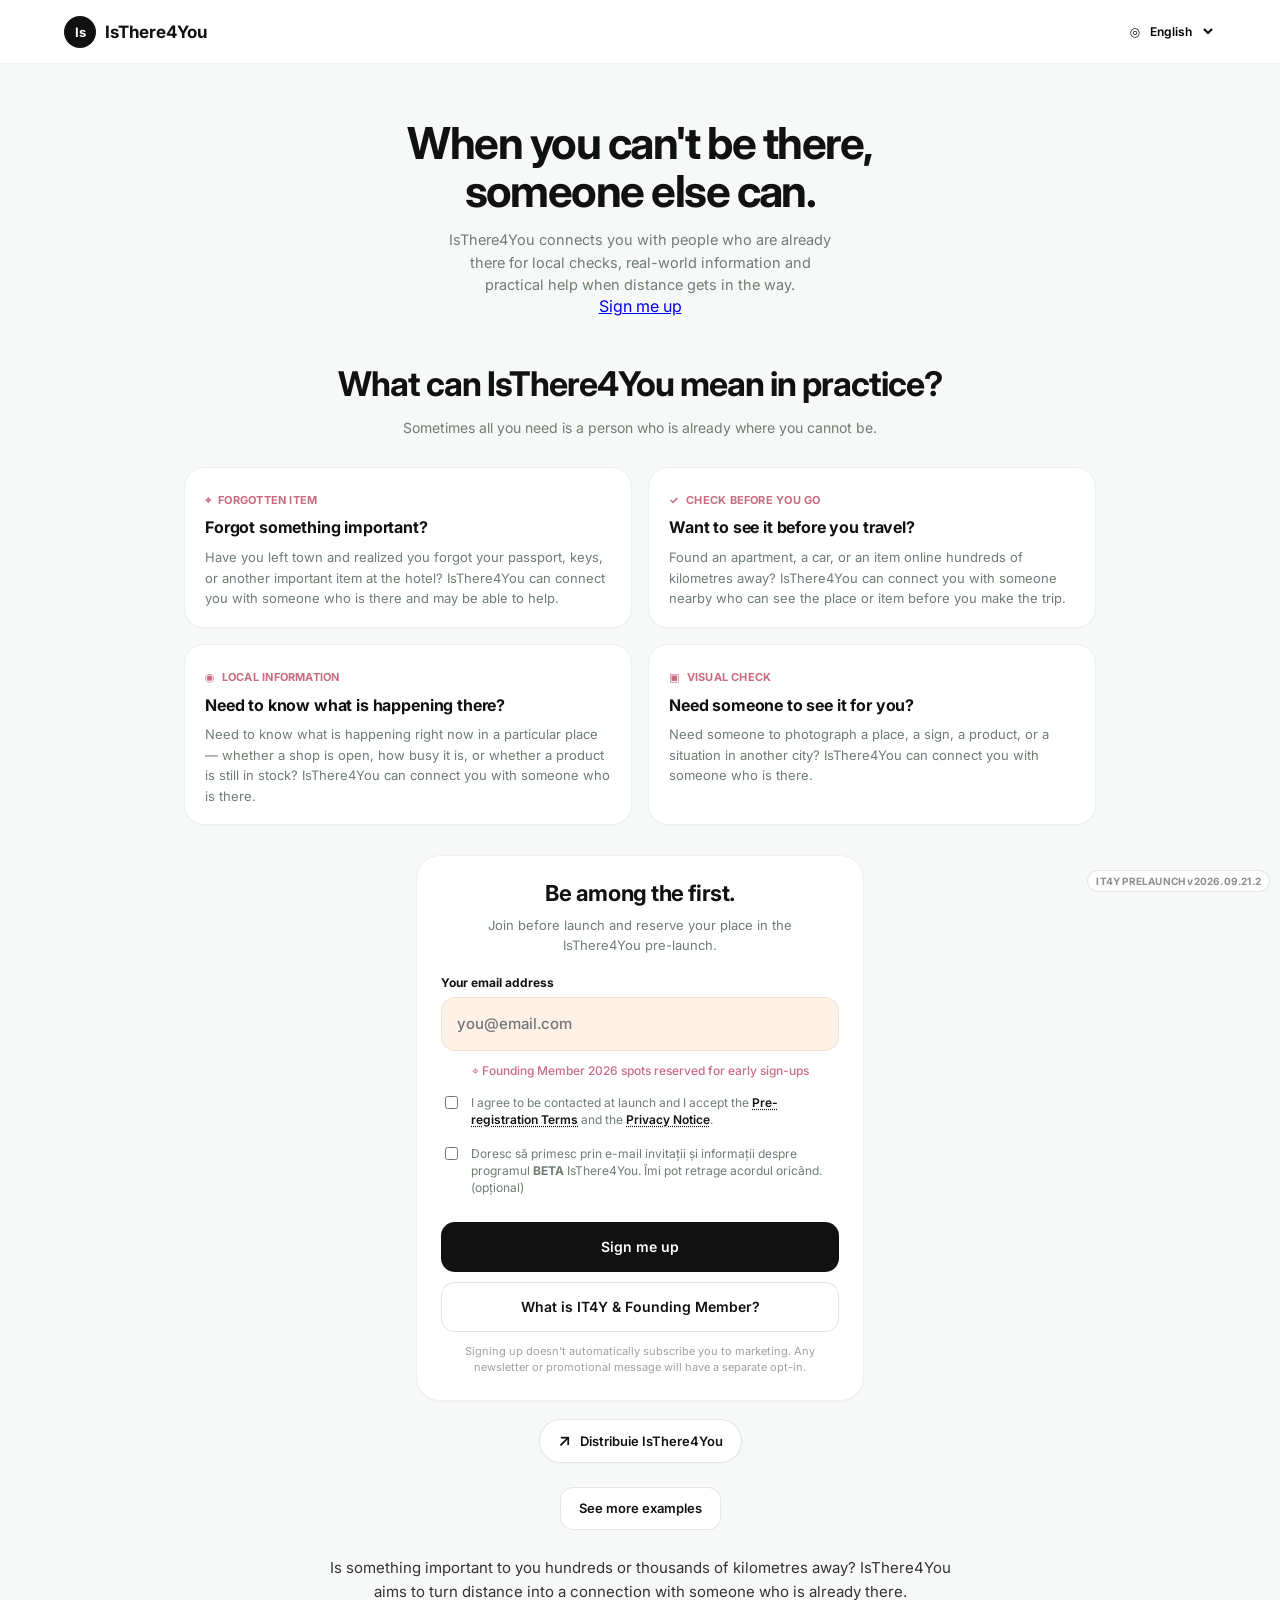
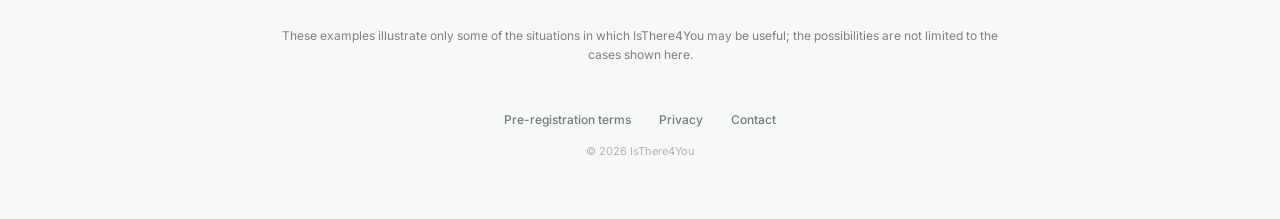
==== commit 7c009bbb: "feat(prelaunch): add localized hero signup shortcut" ====
--- a/index.html
+++ b/index.html
@@ -24,7 +24,6 @@
   <meta property="og:url" content="https://isthere4you.com/">
   <meta property="og:locale" content="en_US">
   <meta property="og:locale:alternate" content="ro_RO">
-  <meta property="og:locale:alternate" content="tr_TR">
 
   <meta name="twitter:card" content="summary">
   <meta name="twitter:title" content="IsThere4You — Local presence when distance gets in the way">
@@ -48,7 +47,7 @@
         "name": "IsThere4You",
         "description": "A new global platform for connecting people with local presence and practical help when distance gets in the way.",
         "publisher": { "@id": "https://isthere4you.com/#organization" },
-        "inLanguage": ["en", "ro", "de", "fr", "es", "ru", "zh-CN", "tr"]
+        "inLanguage": ["en", "ro", "de", "fr", "es", "ru", "zh-CN"]
       },
       {
         "@type": "WebPage",
@@ -71,7 +70,7 @@
 <body>
 <header><a class="brand" href="/"><b>Is</b><strong>IsThere4You</strong></a><label class="lang"><span>◎</span><select id="lang" aria-label="Language"></select></label></header>
 <main>
-<section class="hero"><h1 id="tag">Be among the first.</h1><p id="heroBody">A new way to connect with people who can be there when distance gets in the way. Join the pre-launch and be among the first.</p></section>
+<section class="hero"><h1 id="tag">Be among the first.</h1><p id="heroBody">A new way to connect with people who can be there when distance gets in the way. Join the pre-launch and be among the first.</p><a class="hero-cta" id="heroCta" href="#signupCard">Sign me up</a></section>
 <section class="usecases" aria-labelledby="useTitle">
   <div class="usecases-head">
     <h2 id="useTitle">What can IsThere4You mean in practice?</h2>
@@ -126,4 +125,4 @@
 <footer><button data-modal="terms" id="footerTerms"></button><button data-modal="privacy" id="footerPrivacy"></button><button data-modal="contact" id="footerContact"></button><p id="copyright"></p></footer>
 <div id="legalModal" class="overlay hidden"><div class="modal"><div class="modalHead"><h3 id="legalTitle"></h3><button class="x" data-close>×</button></div><div id="legalBody" class="modalBody"></div><div class="modalFoot"><button class="secondary" data-close id="closeLegal"></button></div></div></div>
 <div id="contactModal" class="overlay hidden"><div class="modal contact"><div class="modalHead"><h3 id="contactTitle"></h3><button class="x" data-close-contact>×</button></div><div id="contactForm"><p id="contactBody" class="muted"></p><label id="nameLabel"></label><input id="contactName" maxlength="120"><label id="contactEmailLabel"></label><input id="contactEmail" type="email" maxlength="254"><label id="subjectLabel"></label><input id="contactSubject" maxlength="200"><label id="messageLabel"></label><textarea id="contactMessage" maxlength="500"></textarea><div id="contactCount" style="text-align:right;font-size:11px;color:rgba(17,17,17,.45);margin-top:5px">0 / 500</div><input id="contactWebsite" class="hp" tabindex="-1" autocomplete="off"><label class="consent"><input id="contactConsent" type="checkbox"><span id="contactConsentText"></span></label><div id="contactTurnstile" class="captcha"></div><p id="contactErr" class="err"></p><button id="contactSubmit" class="primary"></button></div><div id="contactSuccess" class="success hidden"><div class="check">✓</div><h2 id="contactSuccessTitle"></h2><p id="contactSuccessBody"></p><button id="contactAgain" class="primary"></button></div></div></div>
-<script src="assets/language-detect.js"></script><script src="assets/contact-limit.js" defer></script><script src="assets/beta-consent.js?v=20261002-tr" defer></script><script src="assets/share.js?v=20261002-tr" defer></script><script src="assets/app.js?v=20260921-utility-first" defer></script><div id="buildVersion" aria-label="Build version" style="position:fixed;right:10px;bottom:8px;z-index:9999;padding:4px 8px;border:1px solid rgba(17,17,17,.10);border-radius:999px;background:rgba(255,255,255,.80);backdrop-filter:blur(8px);color:rgba(17,17,17,.48);font:700 10px/1.2 Inter,Arial,sans-serif;letter-spacing:.02em;pointer-events:none;user-select:none">IT4Y PRELAUNCH v2026.10.02.1 — TURKISH PREVIEW</div></body></html>
+<script src="assets/language-detect.js"></script><script src="assets/contact-limit.js" defer></script><script src="assets/beta-consent.js?v=20260917-1542" defer></script><script src="assets/share.js?v=20260917-share-v2" defer></script><script src="assets/app.js?v=20260921-utility-first" defer></script><div id="buildVersion" aria-label="Build version" style="position:fixed;right:10px;bottom:8px;z-index:9999;padding:4px 8px;border:1px solid rgba(17,17,17,.10);border-radius:999px;background:rgba(255,255,255,.80);backdrop-filter:blur(8px);color:rgba(17,17,17,.48);font:700 10px/1.2 Inter,Arial,sans-serif;letter-spacing:.02em;pointer-events:none;user-select:none">IT4Y PRELAUNCH v2026.09.21.2</div></body></html>
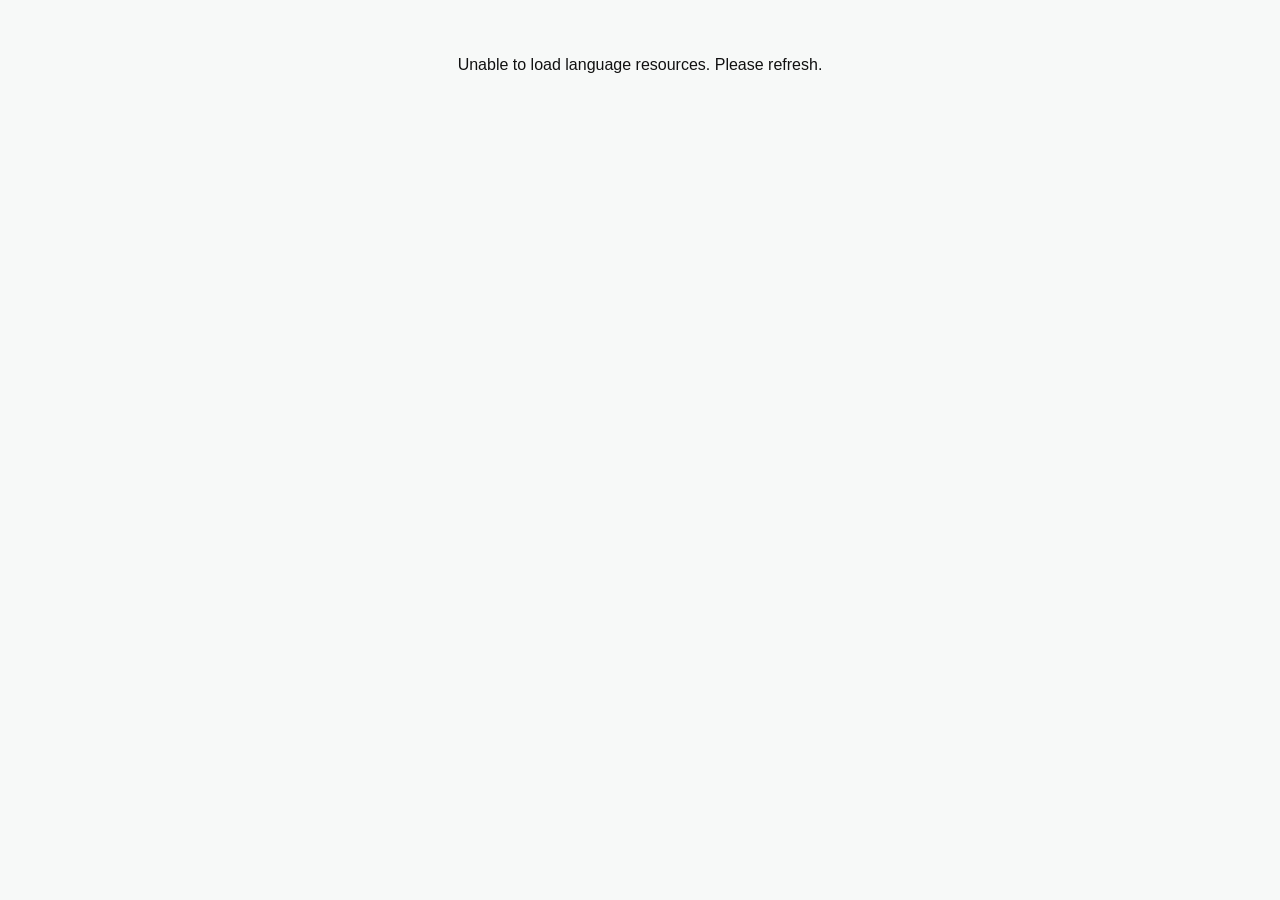
==== commit 8bffb882: "Merge Turkish prelaunch language support Preview: add Turkish to IsThere4You prelaunch" ====
--- a/index.html
+++ b/index.html
@@ -24,6 +24,7 @@
   <meta property="og:url" content="https://isthere4you.com/">
   <meta property="og:locale" content="en_US">
   <meta property="og:locale:alternate" content="ro_RO">
+  <meta property="og:locale:alternate" content="tr_TR">
 
   <meta name="twitter:card" content="summary">
   <meta name="twitter:title" content="IsThere4You — Local presence when distance gets in the way">
@@ -47,7 +48,7 @@
         "name": "IsThere4You",
         "description": "A new global platform for connecting people with local presence and practical help when distance gets in the way.",
         "publisher": { "@id": "https://isthere4you.com/#organization" },
-        "inLanguage": ["en", "ro", "de", "fr", "es", "ru", "zh-CN"]
+        "inLanguage": ["en", "ro", "de", "fr", "es", "ru", "zh-CN", "tr"]
       },
       {
         "@type": "WebPage",
@@ -70,7 +71,7 @@
 <body>
 <header><a class="brand" href="/"><b>Is</b><strong>IsThere4You</strong></a><label class="lang"><span>◎</span><select id="lang" aria-label="Language"></select></label></header>
 <main>
-<section class="hero"><h1 id="tag">Be among the first.</h1><p id="heroBody">A new way to connect with people who can be there when distance gets in the way. Join the pre-launch and be among the first.</p><a class="hero-cta" id="heroCta" href="#signupCard">Sign me up</a></section>
+<section class="hero"><h1 id="tag">Be among the first.</h1><p id="heroBody">A new way to connect with people who can be there when distance gets in the way. Join the pre-launch and be among the first.</p></section>
 <section class="usecases" aria-labelledby="useTitle">
   <div class="usecases-head">
     <h2 id="useTitle">What can IsThere4You mean in practice?</h2>
@@ -125,4 +126,4 @@
 <footer><button data-modal="terms" id="footerTerms"></button><button data-modal="privacy" id="footerPrivacy"></button><button data-modal="contact" id="footerContact"></button><p id="copyright"></p></footer>
 <div id="legalModal" class="overlay hidden"><div class="modal"><div class="modalHead"><h3 id="legalTitle"></h3><button class="x" data-close>×</button></div><div id="legalBody" class="modalBody"></div><div class="modalFoot"><button class="secondary" data-close id="closeLegal"></button></div></div></div>
 <div id="contactModal" class="overlay hidden"><div class="modal contact"><div class="modalHead"><h3 id="contactTitle"></h3><button class="x" data-close-contact>×</button></div><div id="contactForm"><p id="contactBody" class="muted"></p><label id="nameLabel"></label><input id="contactName" maxlength="120"><label id="contactEmailLabel"></label><input id="contactEmail" type="email" maxlength="254"><label id="subjectLabel"></label><input id="contactSubject" maxlength="200"><label id="messageLabel"></label><textarea id="contactMessage" maxlength="500"></textarea><div id="contactCount" style="text-align:right;font-size:11px;color:rgba(17,17,17,.45);margin-top:5px">0 / 500</div><input id="contactWebsite" class="hp" tabindex="-1" autocomplete="off"><label class="consent"><input id="contactConsent" type="checkbox"><span id="contactConsentText"></span></label><div id="contactTurnstile" class="captcha"></div><p id="contactErr" class="err"></p><button id="contactSubmit" class="primary"></button></div><div id="contactSuccess" class="success hidden"><div class="check">✓</div><h2 id="contactSuccessTitle"></h2><p id="contactSuccessBody"></p><button id="contactAgain" class="primary"></button></div></div></div>
-<script src="assets/language-detect.js"></script><script src="assets/contact-limit.js" defer></script><script src="assets/beta-consent.js?v=20260917-1542" defer></script><script src="assets/share.js?v=20260917-share-v2" defer></script><script src="assets/app.js?v=20260921-utility-first" defer></script><div id="buildVersion" aria-label="Build version" style="position:fixed;right:10px;bottom:8px;z-index:9999;padding:4px 8px;border:1px solid rgba(17,17,17,.10);border-radius:999px;background:rgba(255,255,255,.80);backdrop-filter:blur(8px);color:rgba(17,17,17,.48);font:700 10px/1.2 Inter,Arial,sans-serif;letter-spacing:.02em;pointer-events:none;user-select:none">IT4Y PRELAUNCH v2026.09.21.2</div></body></html>+<script src="assets/language-detect.js"></script><script src="assets/contact-limit.js" defer></script><script src="assets/beta-consent.js?v=20261002-tr" defer></script><script src="assets/share.js?v=20261002-tr" defer></script><script src="assets/app.js?v=20260921-utility-first" defer></script><div id="buildVersion" aria-label="Build version" style="position:fixed;right:10px;bottom:8px;z-index:9999;padding:4px 8px;border:1px solid rgba(17,17,17,.10);border-radius:999px;background:rgba(255,255,255,.80);backdrop-filter:blur(8px);color:rgba(17,17,17,.48);font:700 10px/1.2 Inter,Arial,sans-serif;letter-spacing:.02em;pointer-events:none;user-select:none">IT4Y PRELAUNCH v2026.10.02.1 — TURKISH PREVIEW</div></body></html>
--- a/assets/style.css
+++ b/assets/style.css
@@ -1 +1,6 @@
-:root{--bg:#f7f9f8;--ink:#111;--muted:#6f7d72;--pink:#c96b83;--line:#ecefed}*{box-sizing:border-box}body{margin:0;background:var(--bg);color:var(--ink);font-family:Inter,system-ui,sans-serif}header{height:64px;background:#fff;border-bottom:1px solid rgba(0,0,0,.05);display:flex;align-items:center;justify-content:space-between;padding:0 max(24px,calc((100% - 1152px)/2));position:sticky;top:0;z-index:20}.brand{display:flex;align-items:center;gap:9px;color:#111;text-decoration:none}.brand b{width:32px;height:32px;border-radius:50%;display:grid;place-items:center;background:#111;color:#fff;font-size:13px}.brand strong{font-size:17px}.lang{display:flex;align-items:center;gap:6px;font-size:12px}.lang select{border:0;background:transparent;font:600 12px Inter;outline:0;cursor:pointer}.hero{text-align:center;max-width:540px;margin:0 auto;padding:56px 24px 24px}.hero h1{font-size:clamp(34px,6vw,44px);line-height:1.08;letter-spacing:-.035em;margin:0}.hero p{max-width:390px;margin:14px auto 0;color:var(--muted);font-size:14.5px;line-height:1.55}.card{width:min(448px,calc(100% - 40px));margin:0 auto;background:#fff;border:1px solid #f0f0f0;border-radius:24px;padding:24px;box-shadow:0 1px 2px rgba(0,0,0,.04)}.signup-after-usecases{margin-top:30px}.signup-intro{text-align:center;margin:0 0 20px}.signup-intro h2{font-size:22px;line-height:1.2;letter-spacing:-.02em;margin:0}.signup-intro p{max-width:350px;margin:8px auto 0;color:var(--muted);font-size:13px;line-height:1.55}.fieldLabel,.contact label:not(.consent){display:block;font-size:12px;font-weight:700;margin:0 0 7px}.card input[type=email]{width:100%;height:54px;padding:0 15px;border-radius:14px;border:1px solid #f3e0d0;background:#fdf1e8;font:500 15px Inter;outline:0}.card input[type=email]:focus{border-color:#e0b98f}.info{text-align:center;color:var(--pink);font-size:12px;font-weight:500;margin:12px 0 0}.consent{display:flex!important;align-items:flex-start;gap:10px;margin-top:16px;font-size:12px!important;font-weight:400!important;color:var(--muted);line-height:1.45}.consent input{margin-top:2px;accent-color:#111}.link{color:#111;font-weight:600;text-decoration:underline dotted;text-underline-offset:2px;cursor:pointer}.primary,.secondary{width:100%;height:50px;border-radius:14px;font:600 14px Inter;cursor:pointer}.primary{background:#111;color:#fff;border:0;margin-top:14px}.primary:disabled{opacity:.55}.secondary{background:#fff;color:#111;border:1px solid rgba(0,0,0,.1);margin-top:10px}.small{font-size:11px;line-height:1.45;text-align:center;color:rgba(17,17,17,.4);margin:12px 0 0}.err{display:none;color:#c62828;font-size:12px;font-weight:500;margin:10px 0 0}.err.show{display:block}.captcha{display:flex;justify-content:center;min-height:1px;margin-top:10px}.success{text-align:center;padding:6px 2px}.check{width:56px;height:56px;border-radius:50%;background:#dcfce7;color:#16845f;display:grid;place-items:center;font-size:28px;margin:0 auto}.success h2{font-size:19px;margin:14px 0 7px}.success p{font-size:13px;color:var(--muted);line-height:1.5}.founding{display:inline-flex;align-items:center;gap:6px;color:var(--pink);font-size:12px;font-weight:700;margin-top:5px}.share-primary-wrap{display:flex;justify-content:center;padding:18px 20px 0}.share-button{appearance:none;border:1px solid rgba(17,17,17,.1);background:#fff;color:#111;border-radius:999px;min-height:44px;padding:0 18px;display:inline-flex;align-items:center;justify-content:center;gap:9px;font:600 13px Inter,system-ui,sans-serif;box-shadow:0 1px 2px rgba(0,0,0,.035);cursor:pointer;transition:transform .16s ease,box-shadow .16s ease,background .16s ease;max-width:100%}.share-button:hover{background:#fbfcfb;box-shadow:0 5px 18px rgba(0,0,0,.06);transform:translateY(-1px)}.share-button:active{transform:translateY(0)}.share-button:focus-visible{outline:2px solid #111;outline-offset:3px}.share-icon{font-size:17px;line-height:1}.share-label{overflow-wrap:anywhere}.usecases-more{max-width:960px;margin:24px auto 0;padding:0 24px}.share-bottom-wrap{text-align:center;margin:24px auto 0}.share-button-bottom{background:transparent}.usecases{max-width:960px;margin:24px auto 0;padding:0 24px}.usecases-head{text-align:center;max-width:650px;margin:0 auto 28px}.usecases-head h2{font-size:clamp(26px,4vw,34px);letter-spacing:-.03em;line-height:1.15;margin:0}.usecases-head p{margin:12px auto 0;color:var(--muted);font-size:14px;line-height:1.65;max-width:620px}.usecase-grid{display:grid;grid-template-columns:repeat(2,minmax(0,1fr));gap:16px}.usecase{background:#fff;border:1px solid #edf0ee;border-radius:20px;padding:20px 20px 18px;box-shadow:0 1px 2px rgba(0,0,0,.025);min-width:0}.usecase .eyebrow{display:inline-flex;align-items:center;gap:7px;font-size:11px;font-weight:700;letter-spacing:.02em;color:var(--pink);margin-bottom:10px;line-height:1.35}.usecase h3{font-size:16px;line-height:1.35;margin:0 0 8px;letter-spacing:-.01em;overflow-wrap:anywhere}.usecase p{font-size:13px;line-height:1.58;color:var(--muted);margin:0;overflow-wrap:anywhere}.more-wrap{text-align:center;margin-top:18px}.more-wrap summary{list-style:none;display:inline-block;cursor:pointer;border:1px solid rgba(0,0,0,.1);background:#fff;border-radius:13px;padding:12px 18px;font-size:13px;font-weight:600;line-height:1.3}.more-wrap summary::-webkit-details-marker{display:none}.more-wrap[open] summary{background:#f1f4f2}.more-list{margin:18px auto 0;max-width:760px;text-align:left;background:#fff;border:1px solid #edf0ee;border-radius:18px;padding:18px 20px}.more-list p{font-size:13px;line-height:1.6;color:var(--muted);margin:0 0 14px;overflow-wrap:anywhere}.more-list p:last-child{margin-bottom:0}.closing{text-align:center;max-width:650px;margin:26px auto 0;font-size:15px;line-height:1.6;color:#333}.usecases-note{text-align:center;max-width:720px;margin:22px auto 0;font-size:12px;line-height:1.6;color:rgba(17,17,17,.52)}footer{text-align:center;padding:44px 24px 50px}footer button{border:0;background:transparent;color:var(--muted);font:500 12px Inter;margin:0 8px;cursor:pointer}footer p{font-size:11px;color:rgba(17,17,17,.3);margin-top:16px}.hidden{display:none!important}.hp{position:absolute!important;left:-9999px!important;width:1px!important;height:1px!important}.overlay{position:fixed;inset:0;background:rgba(0,0,0,.5);backdrop-filter:blur(2px);z-index:50;display:flex;align-items:center;justify-content:center;padding:16px;overflow-y:auto;-webkit-overflow-scrolling:touch}.modal{background:#fff;width:min(480px,100%);max-height:calc(100vh - 32px);max-height:calc(100dvh - 32px);border-radius:24px;box-shadow:0 20px 60px rgba(0,0,0,.28);display:flex;flex-direction:column;overflow:hidden}.modalHead{display:flex;align-items:center;padding:20px 22px;border-bottom:1px solid rgba(0,0,0,.06);flex:0 0 auto}.modalHead h3{font-size:16px;margin:0}.x{margin-left:auto;border:0;background:#f5f6f7;width:32px;height:32px;border-radius:50%;font-size:20px;cursor:pointer}.modalBody{overflow:auto;padding:18px 22px;-webkit-overflow-scrolling:touch;min-height:0}.legalBlock{margin-bottom:16px}.legalBlock h4{font-size:13px;margin:0 0 5px}.legalBlock p,.muted{font-size:13px;line-height:1.55;color:rgba(17,17,17,.68);margin:0}.legalNotice{background:#fff8e8;border:1px solid #f2e2b8;color:#765d22;border-radius:12px;padding:10px 12px;font-size:11px;line-height:1.45;margin-bottom:15px}.modalFoot{padding:12px 18px;border-top:1px solid rgba(0,0,0,.06)}.modalFoot .secondary{margin:0;height:44px;background:#f5f6f7}.contact{padding-bottom:0}.contact .modalHead{margin-bottom:14px}.contact>#contactForm,.contact>#contactSuccess{padding:0 22px calc(22px + env(safe-area-inset-bottom));overflow-y:auto;-webkit-overflow-scrolling:touch;min-height:0;flex:1}.contact label:not(.consent){margin-top:12px;color:rgba(17,17,17,.55);font-size:11px;text-transform:uppercase;letter-spacing:.04em}.contact input:not([type=checkbox]),.contact textarea{width:100%;border:1px solid rgba(0,0,0,.06);background:#f7f9f8;border-radius:12px;padding:11px 13px;font:13px Inter;outline:0}.contact textarea{min-height:96px;resize:vertical}.contact .consent{text-transform:none!important;letter-spacing:0!important;color:rgba(17,17,17,.7)!important}.contact .success{padding:18px 22px calc(22px + env(safe-area-inset-bottom))}@media(max-width:760px){.usecases{margin-top:20px;padding:0 18px}.usecases-more{padding:0 18px}.usecase-grid{grid-template-columns:1fr}.usecase{padding:18px}.usecases-head{margin-bottom:22px}.closing{font-size:14px}.more-list{padding:17px 18px}.share-primary-wrap{padding-top:16px}.share-button{min-height:46px;padding:0 17px}}@media(max-width:520px){header{padding:0 18px}.hero{padding-top:42px}.signup-after-usecases{margin-top:28px}.card{width:calc(100% - 28px);padding:20px}.lang select{max-width:130px}.share-primary-wrap{padding:15px 14px 0}.share-button{width:min(100%,320px);font-size:12.8px}.usecases{padding:0 14px;margin-top:18px}.usecases-more{padding:0 14px;margin-top:20px}.usecases-head h2{font-size:27px}.usecases-head p{font-size:13.5px}.usecase{border-radius:18px;padding:17px}.usecase .eyebrow{font-size:10px}.usecase h3{font-size:15px}.usecase p,.more-list p{font-size:12.8px}.more-wrap summary{width:min(100%,280px);padding:12px 14px}.more-list{border-radius:16px}.usecases-note{font-size:11.5px}.overlay{padding:10px;align-items:flex-start}.modal{max-height:calc(100vh - 20px);max-height:calc(100dvh - 20px);margin:auto 0;border-radius:18px}.contact>#contactForm,.contact>#contactSuccess{padding-left:18px;padding-right:18px}.contact textarea{min-height:120px}}+:root{--bg:#f7f9f8;--ink:#111;--muted:#6f7d72;--pink:#c96b83;--line:#ecefed}*{box-sizing:border-box}body{margin:0;background:var(--bg);color:var(--ink);font-family:Inter,system-ui,sans-serif}header{height:64px;background:#fff;border-bottom:1px solid rgba(0,0,0,.05);display:flex;align-items:center;justify-content:space-between;padding:0 max(24px,calc((100% - 1152px)/2));position:sticky;top:0;z-index:20}.brand{display:flex;align-items:center;gap:9px;color:#111;text-decoration:none}.brand b{width:32px;height:32px;border-radius:50%;display:grid;place-items:center;background:#111;color:#fff;font-size:13px}.brand strong{font-size:17px}.lang{display:flex;align-items:center;gap:6px;font-size:12px}.lang select{border:0;background:transparent;font:600 12px Inter;outline:0;cursor:pointer}.hero{text-align:center;max-width:540px;margin:0 auto;padding:56px 24px 24px}.hero h1{font-size:clamp(34px,6vw,44px);line-height:1.08;letter-spacing:-.035em;margin:0}.hero p{max-width:390px;margin:14px auto 0;color:var(--muted);font-size:14.5px;line-height:1.55}.card{width:min(448px,calc(100% - 40px));margin:0 auto;background:#fff;border:1px solid #f0f0f0;border-radius:24px;padding:24px;box-shadow:0 1px 2px rgba(0,0,0,.04)}.signup-after-usecases{margin-top:30px}.signup-intro{text-align:center;margin:0 0 20px}.signup-intro h2{font-size:22px;line-height:1.2;letter-spacing:-.02em;margin:0}.signup-intro p{max-width:350px;margin:8px auto 0;color:var(--muted);font-size:13px;line-height:1.55}.fieldLabel,.contact label:not(.consent){display:block;font-size:12px;font-weight:700;margin:0 0 7px}.card input[type=email]{width:100%;height:54px;padding:0 15px;border-radius:14px;border:1px solid #f3e0d0;background:#fdf1e8;font:500 15px Inter;outline:0}.card input[type=email]:focus{border-color:#e0b98f}.info{text-align:center;color:var(--pink);font-size:12px;font-weight:500;margin:12px 0 0}.consent{display:flex!important;align-items:flex-start;gap:10px;margin-top:16px;font-size:12px!important;font-weight:400!important;color:var(--muted);line-height:1.45}.consent input{margin-top:2px;accent-color:#111}.link{color:#111;font-weight:600;text-decoration:underline dotted;text-underline-offset:2px;cursor:pointer}.primary,.secondary{width:100%;height:50px;border-radius:14px;font:600 14px Inter;cursor:pointer}.primary{background:#111;color:#fff;border:0;margin-top:14px}.primary:disabled{opacity:.55}.secondary{background:#fff;color:#111;border:1px solid rgba(0,0,0,.1);margin-top:10px}.small{font-size:11px;line-height:1.45;text-align:center;color:rgba(17,17,17,.4);margin:12px 0 0}.err{display:none;color:#c62828;font-size:12px;font-weight:500;margin:10px 0 0}.err.show{display:block}.captcha{display:flex;justify-content:center;min-height:1px;margin-top:10px}.success{text-align:center;padding:6px 2px}.check{width:56px;height:56px;border-radius:50%;background:#dcfce7;color:#16845f;display:grid;place-items:center;font-size:28px;margin:0 auto}.success h2{font-size:19px;margin:14px 0 7px}.success p{font-size:13px;color:var(--muted);line-height:1.5}.founding{display:inline-flex;align-items:center;gap:6px;color:var(--pink);font-size:12px;font-weight:700;margin-top:5px}.share-primary-wrap{display:flex;justify-content:center;padding:18px 20px 0}.share-button{appearance:none;border:1px solid rgba(17,17,17,.1);background:#fff;color:#111;border-radius:999px;min-height:44px;padding:0 18px;display:inline-flex;align-items:center;justify-content:center;gap:9px;font:600 13px Inter,system-ui,sans-serif;box-shadow:0 1px 2px rgba(0,0,0,.035);cursor:pointer;transition:transform .16s ease,box-shadow .16s ease,background .16s ease;max-width:100%}.share-button:hover{background:#fbfcfb;box-shadow:0 5px 18px rgba(0,0,0,.06);transform:translateY(-1px)}.share-button:active{transform:translateY(0)}.share-button:focus-visible{outline:2px solid #111;outline-offset:3px}.share-icon{font-size:17px;line-height:1}.share-label{overflow-wrap:anywhere}.usecases-more{max-width:960px;margin:24px auto 0;padding:0 24px}.share-bottom-wrap{text-align:center;margin:24px auto 0}.share-button-bottom{background:transparent}.usecases{max-width:960px;margin:24px auto 0;padding:0 24px}.usecases-head{text-align:center;max-width:650px;margin:0 auto 28px}.usecases-head h2{font-size:clamp(26px,4vw,34px);letter-spacing:-.03em;line-height:1.15;margin:0}.usecases-head p{margin:12px auto 0;color:var(--muted);font-size:14px;line-height:1.65;max-width:620px}.usecase-grid{display:grid;grid-template-columns:repeat(2,minmax(0,1fr));gap:16px}.usecase{background:#fff;border:1px solid #edf0ee;border-radius:20px;padding:20px 20px 18px;box-shadow:0 1px 2px rgba(0,0,0,.025);min-width:0}.usecase .eyebrow{display:inline-flex;align-items:center;gap:7px;font-size:11px;font-weight:700;letter-spacing:.02em;color:var(--pink);margin-bottom:10px;line-height:1.35}.usecase h3{font-size:16px;line-height:1.35;margin:0 0 8px;letter-spacing:-.01em;overflow-wrap:anywhere}.usecase p{font-size:13px;line-height:1.58;color:var(--muted);margin:0;overflow-wrap:anywhere}.more-wrap{text-align:center;margin-top:18px}.more-wrap summary{list-style:none;display:inline-block;cursor:pointer;border:1px solid rgba(0,0,0,.1);background:#fff;border-radius:13px;padding:12px 18px;font-size:13px;font-weight:600;line-height:1.3}.more-wrap summary::-webkit-details-marker{display:none}.more-wrap[open] summary{background:#f1f4f2}.more-list{margin:18px auto 0;max-width:760px;text-align:left;background:#fff;border:1px solid #edf0ee;border-radius:18px;padding:18px 20px}.more-list p{font-size:13px;line-height:1.6;color:var(--muted);margin:0 0 14px;overflow-wrap:anywhere}.more-list p:last-child{margin-bottom:0}.closing{text-align:center;max-width:650px;margin:26px auto 0;font-size:15px;line-height:1.6;color:#333}.usecases-note{text-align:center;max-width:720px;margin:22px auto 0;font-size:12px;line-height:1.6;color:rgba(17,17,17,.52)}footer{text-align:center;padding:44px 24px 50px}footer button{border:0;background:transparent;color:var(--muted);font:500 12px Inter;margin:0 8px;cursor:pointer}footer p{font-size:11px;color:rgba(17,17,17,.3);margin-top:16px}.hidden{display:none!important}.hp{position:absolute!important;left:-9999px!important;width:1px!important;height:1px!important}.overlay{position:fixed;inset:0;background:rgba(0,0,0,.5);backdrop-filter:blur(2px);z-index:50;display:flex;align-items:center;justify-content:center;padding:16px;overflow-y:auto;-webkit-overflow-scrolling:touch}.modal{background:#fff;width:min(480px,100%);max-height:calc(100vh - 32px);max-height:calc(100dvh - 32px);border-radius:24px;box-shadow:0 20px 60px rgba(0,0,0,.28);display:flex;flex-direction:column;overflow:hidden}.modalHead{display:flex;align-items:center;padding:20px 22px;border-bottom:1px solid rgba(0,0,0,.06);flex:0 0 auto}.modalHead h3{font-size:16px;margin:0}.x{margin-left:auto;border:0;background:#f5f6f7;width:32px;height:32px;border-radius:50%;font-size:20px;cursor:pointer}.modalBody{overflow:auto;padding:18px 22px;-webkit-overflow-scrolling:touch;min-height:0}.legalBlock{margin-bottom:16px}.legalBlock h4{font-size:13px;margin:0 0 5px}.legalBlock p,.muted{font-size:13px;line-height:1.55;color:rgba(17,17,17,.68);margin:0}.legalNotice{background:#fff8e8;border:1px solid #f2e2b8;color:#765d22;border-radius:12px;padding:10px 12px;font-size:11px;line-height:1.45;margin-bottom:15px}.modalFoot{padding:12px 18px;border-top:1px solid rgba(0,0,0,.06)}.modalFoot .secondary{margin:0;height:44px;background:#f5f6f7}.contact{padding-bottom:0}.contact .modalHead{margin-bottom:14px}.contact>#contactForm,.contact>#contactSuccess{padding:0 22px calc(22px + env(safe-area-inset-bottom));overflow-y:auto;-webkit-overflow-scrolling:touch;min-height:0;flex:1}.contact label:not(.consent){margin-top:12px;color:rgba(17,17,17,.55);font-size:11px;text-transform:uppercase;letter-spacing:.04em}.contact input:not([type=checkbox]),.contact textarea{width:100%;border:1px solid rgba(0,0,0,.06);background:#f7f9f8;border-radius:12px;padding:11px 13px;font:13px Inter;outline:0}.contact textarea{min-height:96px;resize:vertical}.contact .consent{text-transform:none!important;letter-spacing:0!important;color:rgba(17,17,17,.7)!important}.contact .success{padding:18px 22px calc(22px + env(safe-area-inset-bottom))}@media(max-width:760px){.usecases{margin-top:20px;padding:0 18px}.usecases-more{padding:0 18px}.usecase-grid{grid-template-columns:1fr}.usecase{padding:18px}.usecases-head{margin-bottom:22px}.closing{font-size:14px}.more-list{padding:17px 18px}.share-primary-wrap{padding-top:16px}.share-button{min-height:46px;padding:0 17px}}@media(max-width:520px){header{padding:0 18px}.hero{padding-top:42px}.signup-after-usecases{margin-top:28px}.card{width:calc(100% - 28px);padding:20px}.lang select{max-width:130px}.share-primary-wrap{padding:15px 14px 0}.share-button{width:min(100%,320px);font-size:12.8px}.usecases{padding:0 14px;margin-top:18px}.usecases-more{padding:0 14px;margin-top:20px}.usecases-head h2{font-size:27px}.usecases-head p{font-size:13.5px}.usecase{border-radius:18px;padding:17px}.usecase .eyebrow{font-size:10px}.usecase h3{font-size:15px}.usecase p,.more-list p{font-size:12.8px}.more-wrap summary{width:min(100%,280px);padding:12px 14px}.more-list{border-radius:16px}.usecases-note{font-size:11.5px}.overlay{padding:10px;align-items:flex-start}.modal{max-height:calc(100vh - 20px);max-height:calc(100dvh - 20px);margin:auto 0;border-radius:18px}.contact>#contactForm,.contact>#contactSuccess{padding-left:18px;padding-right:18px}.contact textarea{min-height:120px}}
+/* Growth: accessible, localized shortcut to the existing prelaunch form. */
+.hero-cta{display:inline-flex;align-items:center;justify-content:center;min-height:46px;margin-top:20px;padding:0 24px;border-radius:14px;background:#111;color:#fff;text-decoration:none;font:600 14px Inter,system-ui,sans-serif}
+.hero-cta:hover{background:#303030}
+.hero-cta:focus-visible{outline:3px solid #c96b83;outline-offset:3px}
+#signupCard{scroll-margin-top:84px}
